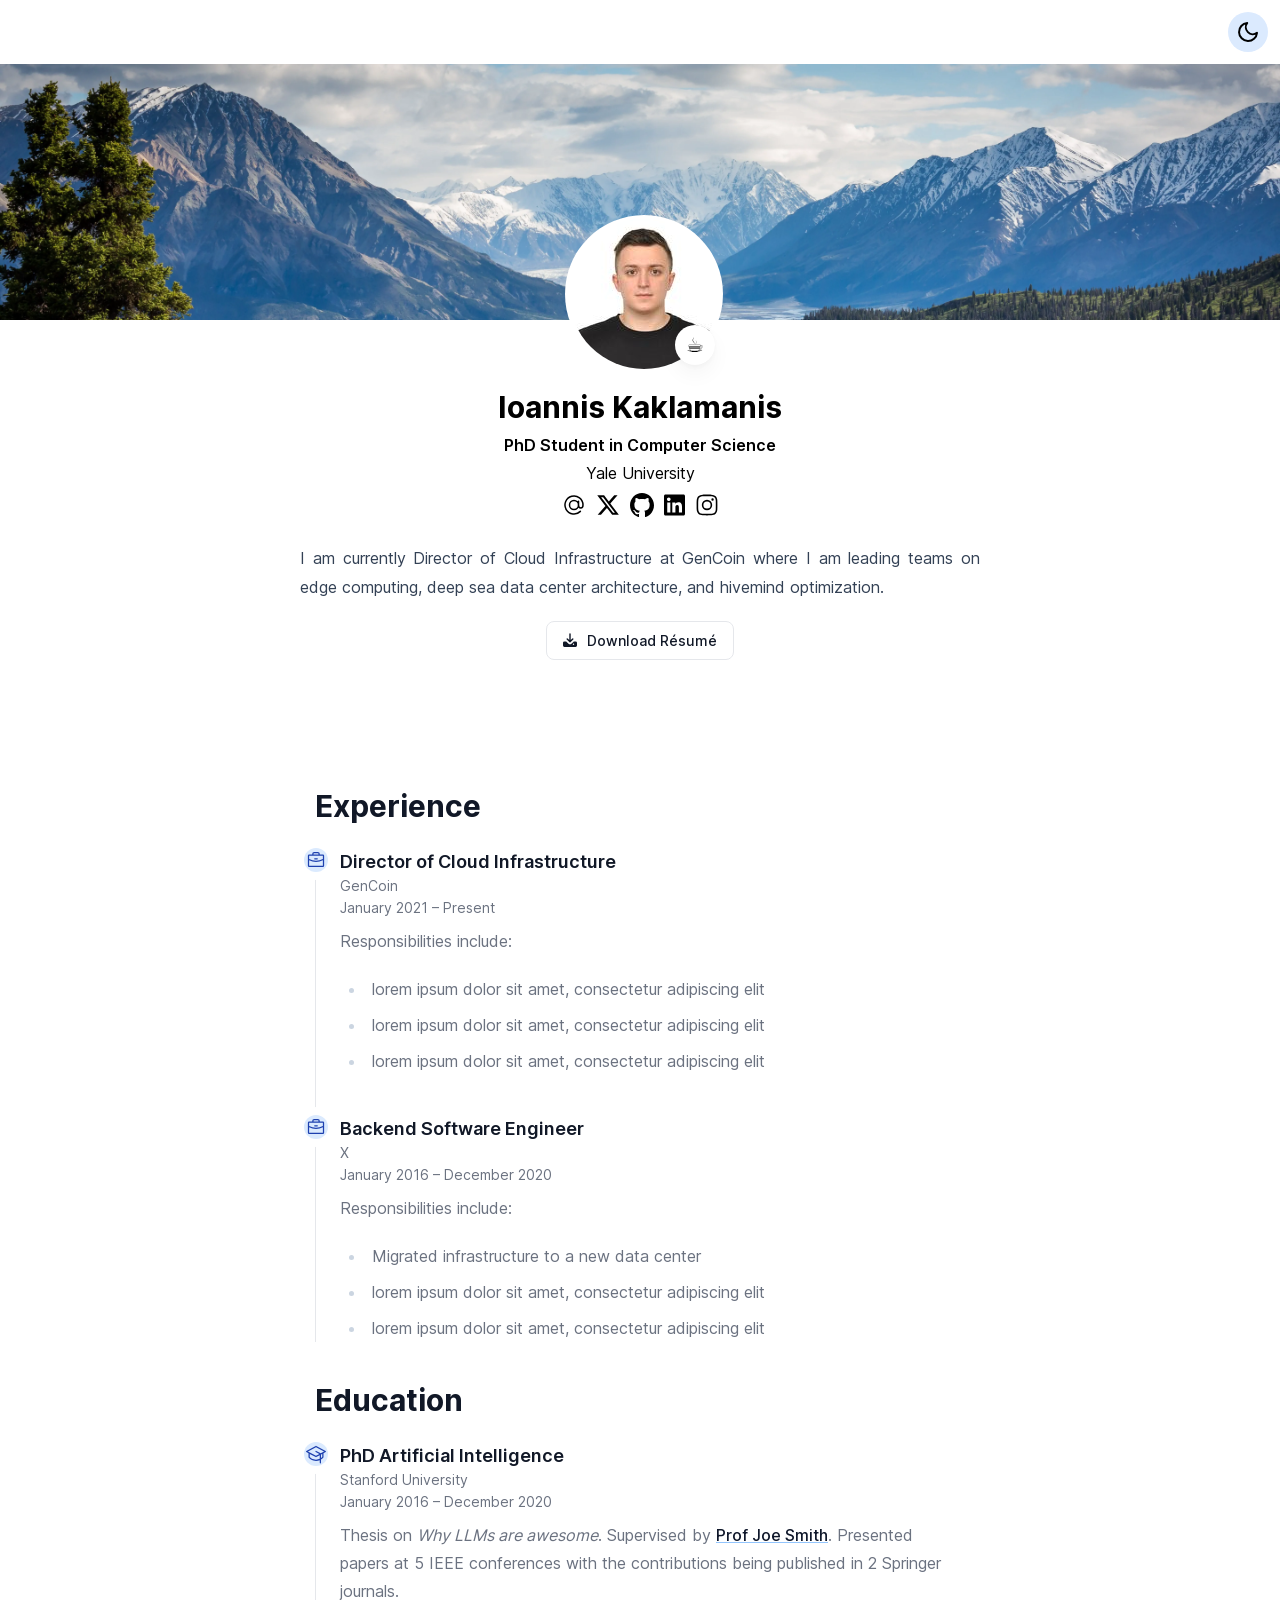
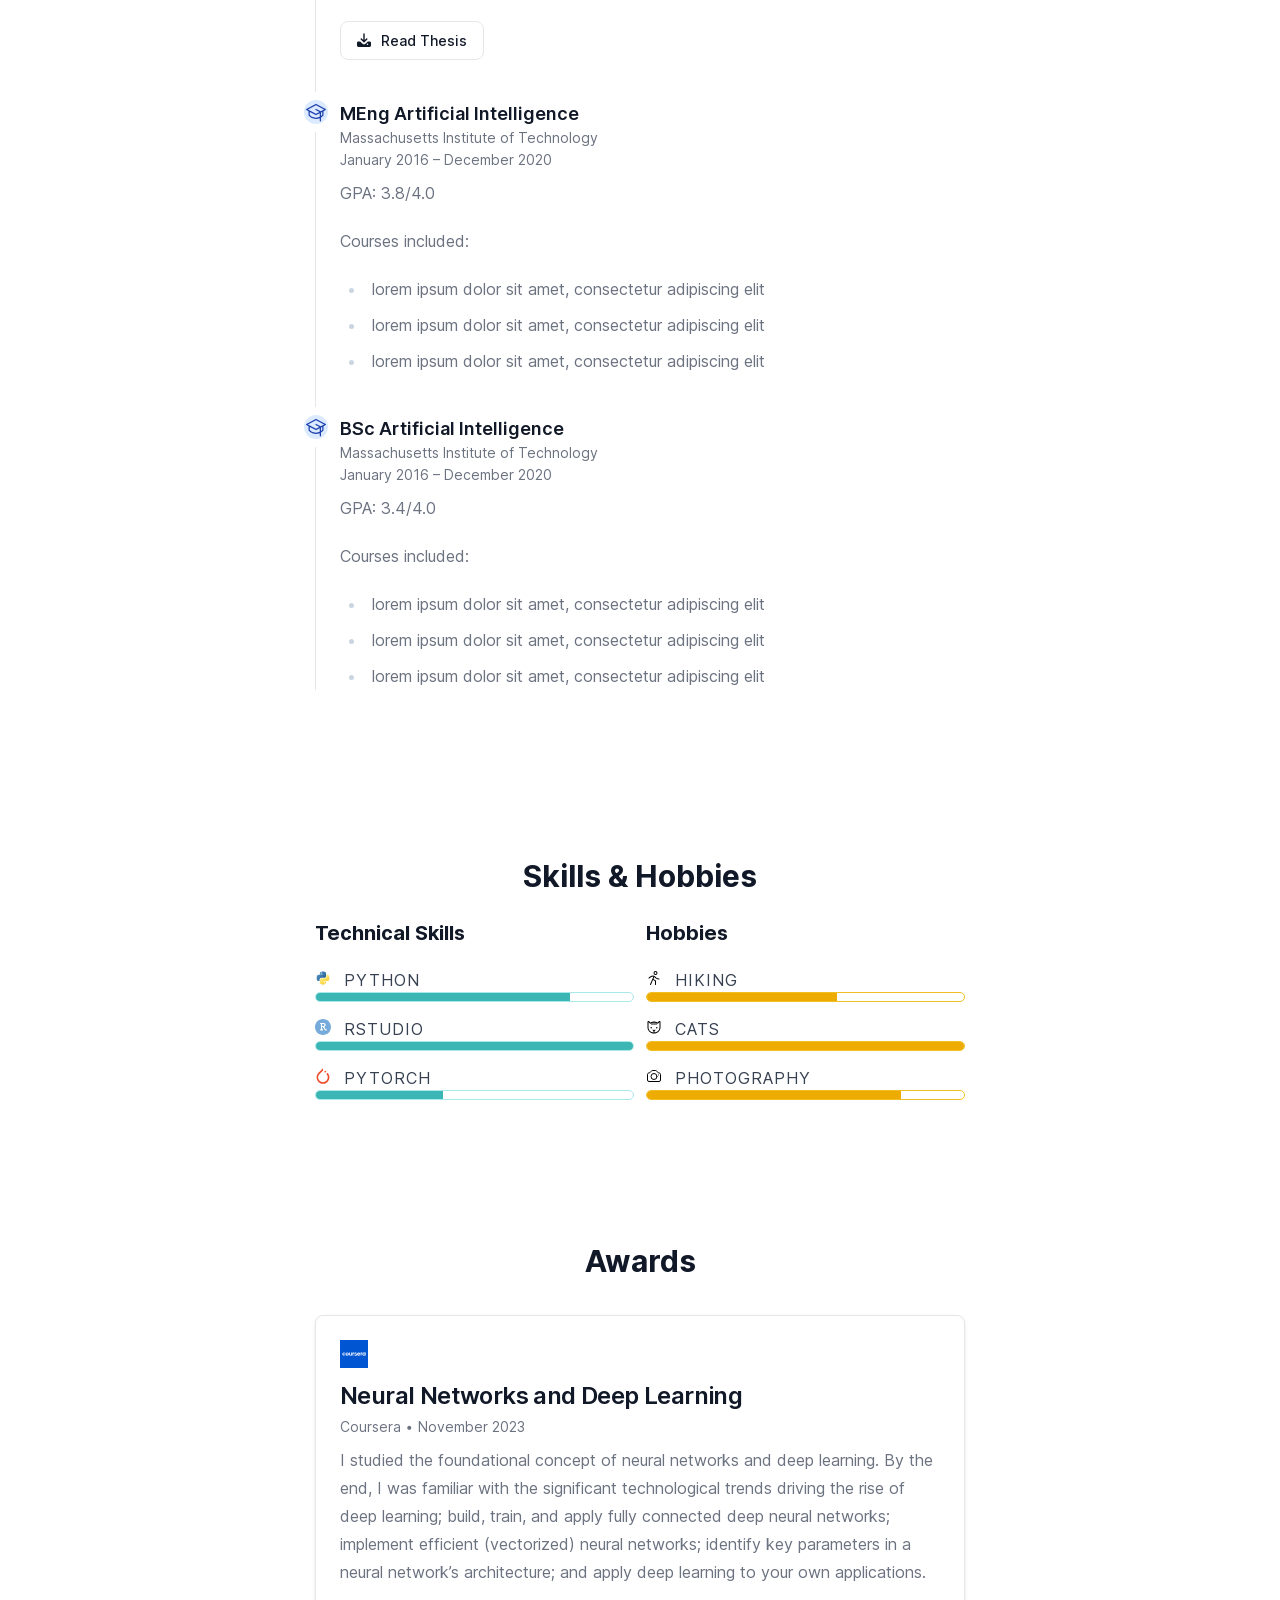
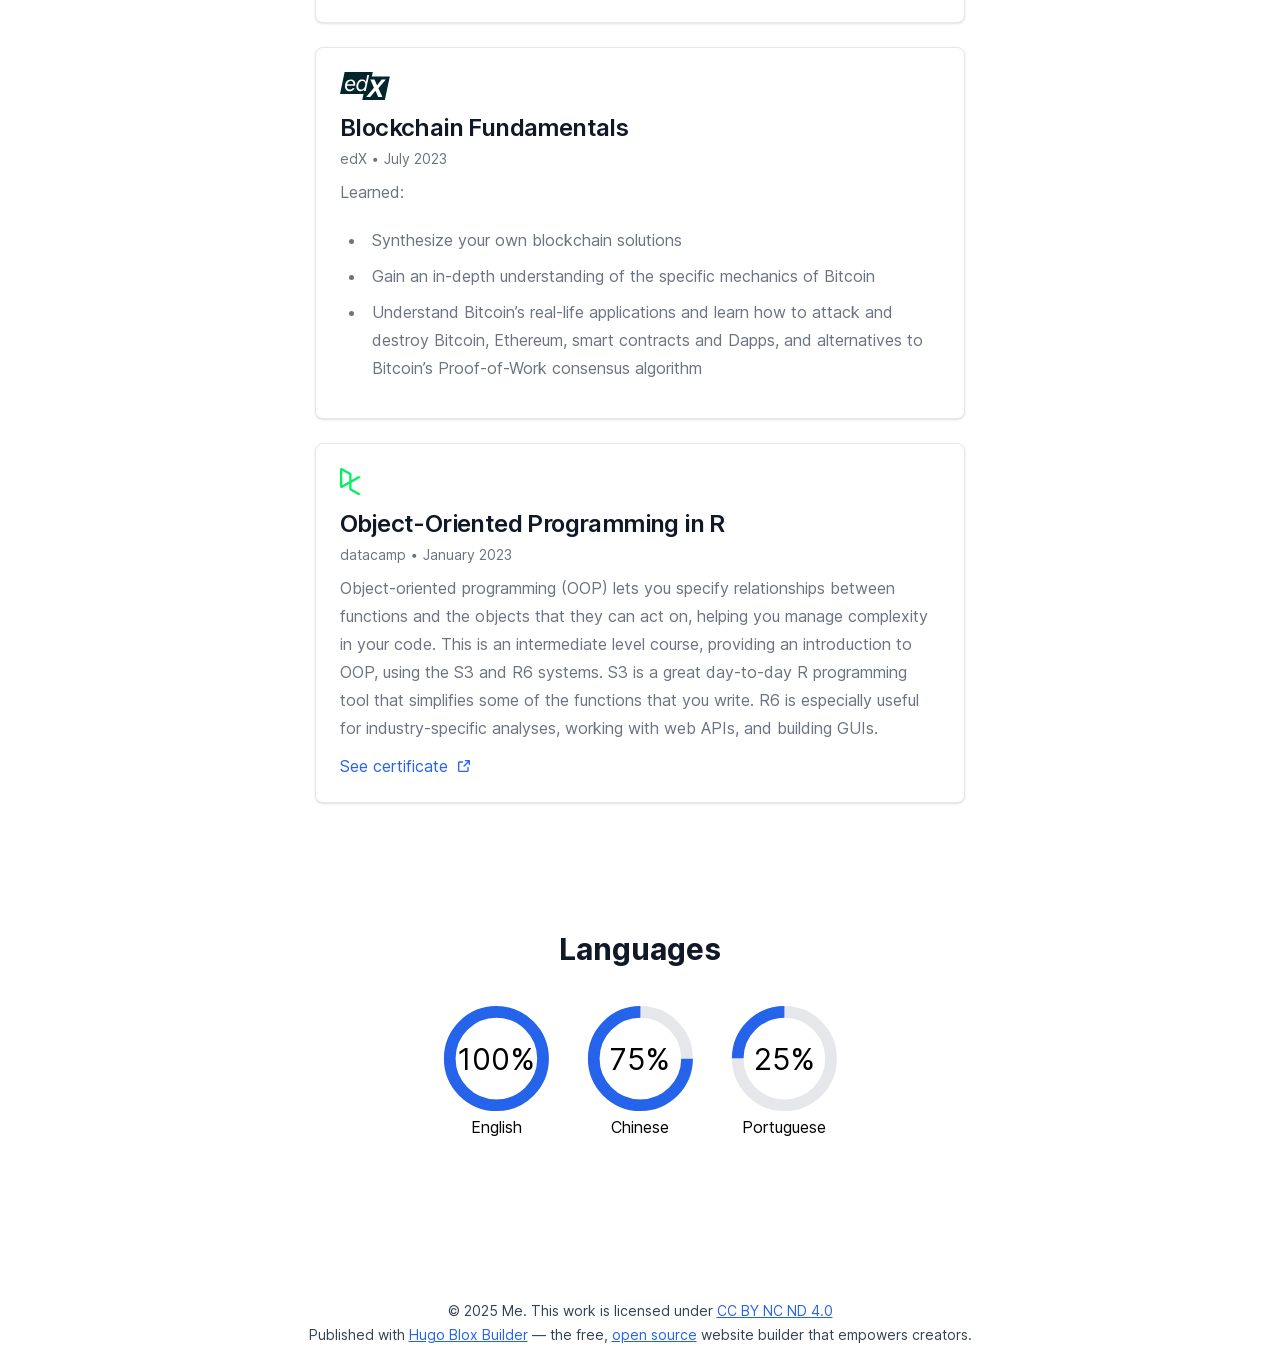
==== index.html @ 56efce3b "homepage" ====
<!doctype html>
<!-- This site was created with Hugo Blox. https://hugoblox.com -->
<!-- Last Published: May 7, 2025 --><html lang="en-us" dir="ltr"
      data-wc-theme-default="system">
  
<head><script src="/livereload.js?mindelay=10&amp;v=2&amp;port=1313&amp;path=livereload" data-no-instant defer></script>
  <meta charset="utf-8" />
  <meta name="viewport" content="width=device-width, initial-scale=1" />
  <meta http-equiv="X-UA-Compatible" content="IE=edge" />
  <meta name="generator" content="Hugo Blox Builder 0.3.1" />

  
  












  
  
  
  
  
    
    
    
  
  

  <meta name="author" content="Ioannis Kaklamanis" />

  
  
  
    
  
  <meta name="description" content="A highly-customizable Hugo résumé theme powered by Hugo Blox Builder." />

  
  <link rel="alternate" hreflang="en-us" href="http://localhost:1313/" />

  
  
  
  
    
    <link rel="stylesheet" href="/css/themes/blue.min.css" />
  

  
  
    
    <link href="/dist/wc.min.css" rel="stylesheet" />
  

  
  
  

  

  <script>
     
    window.hbb = {
       defaultTheme: document.documentElement.dataset.wcThemeDefault,
       setDarkTheme: () => {
        document.documentElement.classList.add("dark");
        document.documentElement.style.colorScheme = "dark";
      },
       setLightTheme: () => {
        document.documentElement.classList.remove("dark");
        document.documentElement.style.colorScheme = "light";
      }
    }

    console.debug(`Default Hugo Blox Builder theme is ${window.hbb.defaultTheme}`);

    if ("wc-color-theme" in localStorage) {
      localStorage.getItem("wc-color-theme") === "dark" ? window.hbb.setDarkTheme() : window.hbb.setLightTheme();
    } else {
      window.hbb.defaultTheme === "dark" ? window.hbb.setDarkTheme() : window.hbb.setLightTheme();
      if (window.hbb.defaultTheme === "system") {
        window.matchMedia("(prefers-color-scheme: dark)").matches ? window.hbb.setDarkTheme() : window.hbb.setLightTheme();
      }
    }
  </script>

  <script>
    
    document.addEventListener('DOMContentLoaded', function () {
      
      let checkboxes = document.querySelectorAll('li input[type=\'checkbox\'][disabled]');
      checkboxes.forEach(e => {
        e.parentElement.parentElement.classList.add('task-list');
      });

      
      const liNodes = document.querySelectorAll('.task-list li');
      liNodes.forEach(nodes => {
        let textNodes = Array.from(nodes.childNodes).filter(node => node.nodeType === 3 && node.textContent.trim().length > 1);
        if (textNodes.length > 0) {
          const span = document.createElement('label');
          textNodes[0].after(span);  
          span.appendChild(nodes.querySelector('input[type=\'checkbox\']'));
          span.appendChild(textNodes[0]);
        }
      });
    });
  </script>

  
  
  




































  
  
    <link rel="alternate" href="/index.xml" type="application/rss+xml" title="Résumé Hugo Theme" />
  

  
  <link rel="icon" type="image/png" href="/media/icon_hu_5cac115d14ed3d49.png" />
  <link rel="apple-touch-icon" type="image/png" href="/media/icon_hu_e7f327b39c12e7ca.png" />

  <link rel="canonical" href="http://localhost:1313/" />

  
  
  
  
  
  
  
  
    
    
  
  

  
  
    
    
  
  <meta property="twitter:card" content="summary" />
  
    <meta property="twitter:site" content="@GetResearchDev" />
    <meta property="twitter:creator" content="@GetResearchDev" />
  
  <meta property="og:site_name" content="Résumé Hugo Theme" />
  <meta property="og:url" content="http://localhost:1313/" />
  <meta property="og:title" content="Home | Résumé Hugo Theme" />
  <meta property="og:description" content="A highly-customizable Hugo résumé theme powered by Hugo Blox Builder." /><meta property="og:image" content="http://localhost:1313/media/icon_hu_645fa481986063ef.png" />
    <meta property="twitter:image" content="http://localhost:1313/media/icon_hu_645fa481986063ef.png" /><meta property="og:locale" content="en-us" />
  
    
      <meta property="og:updated_time" content="2023-10-24T00:00:00&#43;00:00" />
    
  

  

<script type="application/ld+json">
{
  "@context": "https://schema.org",
  "@type": "WebSite","url": "http://localhost:1313/"
}
</script>


  


  <title>Home | Résumé Hugo Theme</title>

  
  
  
  
  
    
    
  
  
  <style>
    @font-face {
      font-family: 'Inter var';
      font-style: normal;
      font-weight: 100 900;
      font-display: swap;
      src: url(/dist/font/Inter.var.woff2) format(woff2);
    }
  </style>

  

  
  


  
    
      
      
        
        
          
        
          
        
          
        
          
        
          
        
        
        
      
    
      
      
        
        
          
        
          
        
          
        
          
        
          
        
        
        
      
    
      
      
        
        
          
        
          
        
          
        
          
        
          
        
        
        
      
    
      
      
        
        
          
        
          
        
          
        
          
        
          
        
        
        
      
    
      
      
        
        
          
        
          
        
          
        
          
        
          
        
        
        
      
    
  
  
  



















  
  
  
  
  
  
  
  <script
    defer
    src="/js/hugo-blox-en.min.js"
    integrity=""
  ></script>

  
  











</head>

  <body class="dark:bg-hb-dark dark:text-white page-wrapper" id="top">
    <div id="page-bg"></div>
    <div class="page-header ">
      
      
      
        
        
        
          <div class="absolute right-0 top-0 m-3 bg-primary-100 dark:bg-primary-700 rounded-full p-2 z-10">
  <div class="h-[24px] w-[24px]">
    <button class="theme-toggle" accesskey="t" title="" aria-label="Display preferences">
      <svg id="moon" xmlns="http://www.w3.org/2000/svg" width="24" height="24" viewBox="0 0 24 24"
           fill="none" stroke="currentColor" stroke-width="2" stroke-linecap="round"
           stroke-linejoin="round" class="dark:hidden">
        <path d="M21 12.79A9 9 0 1 1 11.21 3 7 7 0 0 0 21 12.79z"></path>
      </svg>
      <svg id="sun" xmlns="http://www.w3.org/2000/svg" width="24" height="24" viewBox="0 0 24 24"
           fill="none" stroke="white" stroke-width="2" stroke-linecap="round"
           stroke-linejoin="round" class=" dark:block [&:not(dark)]:hidden">
        <circle cx="12" cy="12" r="5"></circle>
        <line x1="12" y1="1" x2="12" y2="3"></line>
        <line x1="12" y1="21" x2="12" y2="23"></line>
        <line x1="4.22" y1="4.22" x2="5.64" y2="5.64"></line>
        <line x1="18.36" y1="18.36" x2="19.78" y2="19.78"></line>
        <line x1="1" y1="12" x2="3" y2="12"></line>
        <line x1="21" y1="12" x2="23" y2="12"></line>
        <line x1="4.22" y1="19.78" x2="5.64" y2="18.36"></line>
        <line x1="18.36" y1="5.64" x2="19.78" y2="4.22"></line>
      </svg>
    </button>
  </div>
</div>

        
      
    </div>
    <div class="page-body ">
      

  
  
    








  

  

  

  

  






























  
    
    
    
  





























<section id="section-resume-biography" class="relative hbb-section blox-resume-biography  " style="padding: 4rem 0 4rem 0;" >
 <div class="home-section-bg " >
   
 </div>
  

  

    

















<div class="w-full bg-gray-200 dark:bg-gray-900 flex flex-wrap items-center justify-center">
    <div class="w-full bg-white rounded dark:bg-gray-800">
      <div class="h-2/4 sm:h-64 overflow-hidden w-full">
        <img class="w-full object-cover"
             src="/media/kalen-emsley-Bkci_8qcdvQ-unsplash_hu_74ce2e412ea778cc.webp"
             width="5760" height="1677"
             alt="" />
      </div>
    </div>
  </div>



<div id="profile" class="resume-biography flex justify-center items-center flex-col dark:text-white">
  

  <div class="avatar-wrapper -mt-[105px]">
    
    <img class="avatar rounded-full bg-white dark:bg-gray-800 p-1" src="/author/ioannis-kaklamanis/avatar_hu_2657382a2f9e26b1.jpg" alt="Ioannis Kaklamanis"
         width="150" height="150">
    <span class="avatar-emoji">☕️</span>
  </div>
  

  <div class="text-3xl font-bold mb-2 mt-6">Ioannis Kaklamanis</div>

  <h3 class="font-semibold mb-1">PhD Student in Computer Science</h3>

  
  <div class="mb-2">
    <a href="https://www.yale.edu/" target="_blank" rel="noopener">
    <div>Yale University</div>
    </a>
  </div>
  

  <ul class="network-icon dark:text-zinc-100">
    
    
    
    
      
    
    
    
    
    
      
      
    
    <li>
      <a href="/giannis.kaklamanis@yale.edu"  aria-label="at-symbol"
          data-toggle="tooltip" data-placement="top" title="E-mail Me">
        <svg style="height: 1.5rem;" xmlns="http://www.w3.org/2000/svg" viewBox="0 0 24 24"><path fill="none" stroke="currentColor" stroke-linecap="round" stroke-width="1.5" d="M16.5 12a4.5 4.5 0 1 1-9 0a4.5 4.5 0 0 1 9 0Zm0 0c0 1.657 1.007 3 2.25 3S21 13.657 21 12a9 9 0 1 0-2.636 6.364M16.5 12V8.25"/></svg>
      </a>
    </li>
    
    
    
    
      
    
    
    
    
    
      
    
    <li>
      <a href="https://twitter.com/GetResearchDev" target="_blank" rel="noopener" aria-label="brands/x"
         >
        <svg style="height: 1.5rem;" xmlns="http://www.w3.org/2000/svg" viewBox="0 0 512 512"><path fill="currentColor" d="M389.2 48h70.6L305.6 224.2 487 464H345L233.7 318.6 106.5 464H35.8L200.7 275.5 26.8 48H172.4L272.9 180.9 389.2 48zM364.4 421.8h39.1L151.1 88h-42L364.4 421.8z"/></svg>
      </a>
    </li>
    
    
    
    
      
    
    
    
    
    
      
    
    <li>
      <a href="https://github.com/gcushen" target="_blank" rel="noopener" aria-label="brands/github"
         >
        <svg style="height: 1.5rem;" fill="currentColor" viewBox="3 3 18 18"><path d="M12 3C7.0275 3 3 7.12937 3 12.2276C3 16.3109 5.57625 19.7597 9.15374 20.9824C9.60374 21.0631 9.77249 20.7863 9.77249 20.5441C9.77249 20.3249 9.76125 19.5982 9.76125 18.8254C7.5 19.2522 6.915 18.2602 6.735 17.7412C6.63375 17.4759 6.19499 16.6569 5.8125 16.4378C5.4975 16.2647 5.0475 15.838 5.80124 15.8264C6.51 15.8149 7.01625 16.4954 7.18499 16.7723C7.99499 18.1679 9.28875 17.7758 9.80625 17.5335C9.885 16.9337 10.1212 16.53 10.38 16.2993C8.3775 16.0687 6.285 15.2728 6.285 11.7432C6.285 10.7397 6.63375 9.9092 7.20749 9.26326C7.1175 9.03257 6.8025 8.08674 7.2975 6.81794C7.2975 6.81794 8.05125 6.57571 9.77249 7.76377C10.4925 7.55615 11.2575 7.45234 12.0225 7.45234C12.7875 7.45234 13.5525 7.55615 14.2725 7.76377C15.9937 6.56418 16.7475 6.81794 16.7475 6.81794C17.2424 8.08674 16.9275 9.03257 16.8375 9.26326C17.4113 9.9092 17.76 10.7281 17.76 11.7432C17.76 15.2843 15.6563 16.0687 13.6537 16.2993C13.98 16.5877 14.2613 17.1414 14.2613 18.0065C14.2613 19.2407 14.25 20.2326 14.25 20.5441C14.25 20.7863 14.4188 21.0746 14.8688 20.9824C16.6554 20.364 18.2079 19.1866 19.3078 17.6162C20.4077 16.0457 20.9995 14.1611 21 12.2276C21 7.12937 16.9725 3 12 3Z"></path></svg>
      </a>
    </li>
    
    
    
    
      
    
    
    
    
    
      
    
    <li>
      <a href="https://www.linkedin.com/" target="_blank" rel="noopener" aria-label="brands/linkedin"
         >
        <svg style="height: 1.5rem;" xmlns="http://www.w3.org/2000/svg" height="1em" viewBox="0 0 448 512"><path fill="currentColor" d="M416 32H31.9C14.3 32 0 46.5 0 64.3v383.4C0 465.5 14.3 480 31.9 480H416c17.6 0 32-14.5 32-32.3V64.3c0-17.8-14.4-32.3-32-32.3zM135.4 416H69V202.2h66.5V416zm-33.2-243c-21.3 0-38.5-17.3-38.5-38.5S80.9 96 102.2 96c21.2 0 38.5 17.3 38.5 38.5 0 21.3-17.2 38.5-38.5 38.5zm282.1 243h-66.4V312c0-24.8-.5-56.7-34.5-56.7-34.6 0-39.9 27-39.9 54.9V416h-66.4V202.2h63.7v29.2h.9c8.9-16.8 30.6-34.5 62.9-34.5 67.2 0 79.7 44.3 79.7 101.9V416z"/></svg>
      </a>
    </li>
    
    
    
    
      
    
    
    
    
    
      
    
    <li>
      <a href="https://www.instagram.com/" target="_blank" rel="noopener" aria-label="brands/instagram"
         >
        <svg style="height: 1.5rem;" xmlns="http://www.w3.org/2000/svg" viewBox="0 0 15 15"><path fill="currentColor" fill-rule="evenodd" d="M12.91 12.909c.326-.327.582-.72.749-1.151c.16-.414.27-.886.302-1.578c.032-.693.04-.915.04-2.68c0-1.765-.008-1.987-.04-2.68c-.032-.692-.142-1.164-.302-1.578a3.185 3.185 0 0 0-.75-1.151a3.187 3.187 0 0 0-1.151-.75c-.414-.16-.886-.27-1.578-.302C9.487 1.007 9.265 1 7.5 1c-1.765 0-1.987.007-2.68.04c-.692.03-1.164.14-1.578.301a3.2 3.2 0 0 0-1.151.75a3.2 3.2 0 0 0-.75 1.151c-.16.414-.27.886-.302 1.578C1.007 5.513 1 5.735 1 7.5c0 1.765.007 1.987.04 2.68c.03.692.14 1.164.301 1.578c.164.434.42.826.75 1.151c.325.33.718.586 1.151.75c.414.16.886.27 1.578.302c.693.031.915.039 2.68.039c1.765 0 1.987-.008 2.68-.04c.692-.03 1.164-.14 1.578-.301a3.323 3.323 0 0 0 1.151-.75ZM2 6.735v1.53c-.002.821-.002 1.034.02 1.5c.026.586.058 1.016.156 1.34c.094.312.199.63.543 1.012c.344.383.675.556 1.097.684c.423.127.954.154 1.415.175c.522.024.73.024 1.826.024H8.24c.842.001 1.054.002 1.526-.02c.585-.027 1.015-.059 1.34-.156c.311-.094.629-.2 1.011-.543c.383-.344.556-.676.684-1.098c.127-.422.155-.953.176-1.414C13 9.247 13 9.04 13 7.947v-.89c0-1.096 0-1.303-.023-1.826c-.021-.461-.049-.992-.176-1.414c-.127-.423-.3-.754-.684-1.098c-.383-.344-.7-.449-1.011-.543c-.325-.097-.755-.13-1.34-.156A27.29 27.29 0 0 0 8.24 2H7.057c-1.096 0-1.304 0-1.826.023c-.461.021-.992.049-1.415.176c-.422.128-.753.301-1.097.684c-.344.383-.45.7-.543 1.012c-.098.324-.13.754-.156 1.34c-.022.466-.022.679-.02 1.5ZM7.5 5.25a2.25 2.25 0 1 0 0 4.5a2.25 2.25 0 0 0 0-4.5ZM4.25 7.5a3.25 3.25 0 1 1 6.5 0a3.25 3.25 0 0 1-6.5 0Zm6.72-2.72a.75.75 0 1 0 0-1.5a.75.75 0 0 0 0 1.5Z" clip-rule="evenodd"/></svg>
      </a>
    </li>
    
  </ul>

  
  <div class="pt-2 d-flex justify-content-center prose prose-slate lg:prose-xl dark:prose-invert">
    <div class="bio-text" style="text-align: justify; font-size: 0.8em;">
      <p>I am currently Director of Cloud Infrastructure at GenCoin where I am leading teams on edge computing, deep sea data center architecture, and hivemind optimization.</p>

    </div>
  </div>
  

  
  <a href="uploads/resume.pdf" target="_blank" class="inline-flex items-center px-4 py-2 text-sm font-medium text-gray-900 bg-white border border-gray-200 rounded-lg hover:bg-gray-100 hover:text-primary-700 focus:z-10 focus:ring-4 focus:outline-none focus:ring-gray-200 focus:text-primary-700 dark:bg-gray-800 dark:text-gray-400 dark:border-gray-600 dark:hover:text-white dark:hover:bg-gray-700 dark:focus:ring-gray-700"><svg class="w-3.5 h-3.5 me-2.5" aria-hidden="true" xmlns="http://www.w3.org/2000/svg" fill="currentColor" viewBox="0 0 20 20">
    <path d="M14.707 7.793a1 1 0 0 0-1.414 0L11 10.086V1.5a1 1 0 0 0-2 0v8.586L6.707 7.793a1 1 0 1 0-1.414 1.414l4 4a1 1 0 0 0 1.416 0l4-4a1 1 0 0 0-.002-1.414Z"/>
    <path d="M18 12h-2.55l-2.975 2.975a3.5 3.5 0 0 1-4.95 0L4.55 12H2a2 2 0 0 0-2 2v4a2 2 0 0 0 2 2h16a2 2 0 0 0 2-2v-4a2 2 0 0 0-2-2Zm-3 5a1 1 0 1 1 0-2 1 1 0 0 1 0 2Z"/>
  </svg> Download Résumé</a>
  

</div>


  

  
</section>

  

  
  
    








  

  

  

  

  






























  
    
    
    
  





























<section id="section-resume-experience" class="relative hbb-section blox-resume-experience  " style="padding: 4rem 0 4rem 0;" >
 <div class="home-section-bg " >
   
 </div>
  

  

    















<div class="flex flex-col items-center max-w-prose mx-auto">





<div class="flex flex-col lg:gap-x-6 w-100 px-6 sm:px-0 ">


<div class="w-full">
  <h3 class="mb-6 text-3xl font-bold text-gray-900 dark:text-white">Experience</h3>
  <ol class="relative border-s border-gray-200 dark:border-gray-700">
    
    <li class="mb-10 ms-6">
        <span class="absolute flex items-center justify-center w-6 h-6 bg-primary-100 rounded-full -start-3 ring-8 ring-white dark:ring-gray-900 dark:bg-primary-900">
            <svg xmlns="http://www.w3.org/2000/svg" fill="currentColor" viewBox="0 0 256 256" class="w-5 h-5 text-primary-800 dark:text-primary-300"><path d="M216,56H176V48a24,24,0,0,0-24-24H104A24,24,0,0,0,80,48v8H40A16,16,0,0,0,24,72V200a16,16,0,0,0,16,16H216a16,16,0,0,0,16-16V72A16,16,0,0,0,216,56ZM96,48a8,8,0,0,1,8-8h48a8,8,0,0,1,8,8v8H96ZM216,72v41.61A184,184,0,0,1,128,136a184.07,184.07,0,0,1-88-22.38V72Zm0,128H40V131.64A200.19,200.19,0,0,0,128,152a200.25,200.25,0,0,0,88-20.37V200ZM104,112a8,8,0,0,1,8-8h32a8,8,0,0,1,0,16H112A8,8,0,0,1,104,112Z"></path></svg>
        </span>
      <h3 class="flex items-center mb-1 text-lg font-semibold text-gray-900 dark:text-white text-wrap">Director of Cloud Infrastructure
        
      </h3>
      <span class="block mb-2 text-sm font-normal leading-none text-gray-500 dark:text-gray-300">GenCoin</span>
      <time class="block mb-3 text-sm font-normal leading-none text-gray-500 dark:text-gray-300">
        
          January 2021 –
        
        
          Present
        
      </time>
      <div class="mb-4 text-base font-normal text-gray-500 dark:text-gray-300 text-wrap prose prose-slate dark:prose-invert"><p>Responsibilities include:</p>
<ul>
<li>lorem ipsum dolor sit amet, consectetur adipiscing elit</li>
<li>lorem ipsum dolor sit amet, consectetur adipiscing elit</li>
<li>lorem ipsum dolor sit amet, consectetur adipiscing elit</li>
</ul></div>

      

    </li>
    
    <li class="mb-10 ms-6">
        <span class="absolute flex items-center justify-center w-6 h-6 bg-primary-100 rounded-full -start-3 ring-8 ring-white dark:ring-gray-900 dark:bg-primary-900">
            <svg xmlns="http://www.w3.org/2000/svg" fill="currentColor" viewBox="0 0 256 256" class="w-5 h-5 text-primary-800 dark:text-primary-300"><path d="M216,56H176V48a24,24,0,0,0-24-24H104A24,24,0,0,0,80,48v8H40A16,16,0,0,0,24,72V200a16,16,0,0,0,16,16H216a16,16,0,0,0,16-16V72A16,16,0,0,0,216,56ZM96,48a8,8,0,0,1,8-8h48a8,8,0,0,1,8,8v8H96ZM216,72v41.61A184,184,0,0,1,128,136a184.07,184.07,0,0,1-88-22.38V72Zm0,128H40V131.64A200.19,200.19,0,0,0,128,152a200.25,200.25,0,0,0,88-20.37V200ZM104,112a8,8,0,0,1,8-8h32a8,8,0,0,1,0,16H112A8,8,0,0,1,104,112Z"></path></svg>
        </span>
      <h3 class="flex items-center mb-1 text-lg font-semibold text-gray-900 dark:text-white text-wrap">Backend Software Engineer
        
      </h3>
      <span class="block mb-2 text-sm font-normal leading-none text-gray-500 dark:text-gray-300">X</span>
      <time class="block mb-3 text-sm font-normal leading-none text-gray-500 dark:text-gray-300">
        
          January 2016 –
        
        
          December 2020
        
      </time>
      <div class="mb-4 text-base font-normal text-gray-500 dark:text-gray-300 text-wrap prose prose-slate dark:prose-invert"><p>Responsibilities include:</p>
<ul>
<li>Migrated infrastructure to a new data center</li>
<li>lorem ipsum dolor sit amet, consectetur adipiscing elit</li>
<li>lorem ipsum dolor sit amet, consectetur adipiscing elit</li>
</ul></div>

      

    </li>
    
  </ol>
</div>



<div class="w-full">
  <h3 class="mb-6 text-3xl font-bold text-gray-900 dark:text-white">Education</h3>
    <ol class="relative border-s border-gray-200 dark:border-gray-700">
      
      <li class="mb-10 ms-6">
        <span class="absolute flex items-center justify-center w-6 h-6 bg-primary-100 rounded-full -start-3 ring-8 ring-white dark:ring-gray-900 dark:bg-primary-900">
            <svg xmlns="http://www.w3.org/2000/svg" fill="currentColor" viewBox="0 0 256 256" class="w-5 h-5 text-primary-800 dark:text-primary-300"><path d="M251.76,88.94l-120-64a8,8,0,0,0-7.52,0l-120,64a8,8,0,0,0,0,14.12L32,117.87v48.42a15.91,15.91,0,0,0,4.06,10.65C49.16,191.53,78.51,216,128,216a130,130,0,0,0,48-8.76V240a8,8,0,0,0,16,0V199.51a115.63,115.63,0,0,0,27.94-22.57A15.91,15.91,0,0,0,224,166.29V117.87l27.76-14.81a8,8,0,0,0,0-14.12ZM128,200c-43.27,0-68.72-21.14-80-33.71V126.4l76.24,40.66a8,8,0,0,0,7.52,0L176,143.47v46.34C163.4,195.69,147.52,200,128,200Zm80-33.75a97.83,97.83,0,0,1-16,14.25V134.93l16-8.53ZM188,118.94l-.22-.13-56-29.87a8,8,0,0,0-7.52,14.12L171,128l-43,22.93L25,96,128,41.07,231,96Z"></path></svg>
            </svg>
        </span>
        <h3 class="flex items-center mb-1 text-lg font-semibold text-gray-900 dark:text-white">PhD Artificial Intelligence

        </h3>
        <span class="block mb-2 text-sm font-normal leading-none text-gray-500 dark:text-gray-300">Stanford University</span>
        <time class="block mb-3 text-sm font-normal leading-none text-gray-500 dark:text-gray-300">
          
            January 2016 –
          
          
            December 2020
          
        </time>
        <div class="mb-4 text-base font-normal text-gray-500 dark:text-gray-300 prose prose-slate dark:prose-invert">Thesis on <em>Why LLMs are awesome</em>. Supervised by <a href="https://example.com" target="_blank" rel="noopener">Prof Joe Smith</a>. Presented papers at 5 IEEE conferences with the contributions being published in 2 Springer journals.</div>

        
        <a href="https://example.com" target="_blank" rel="noopener" class="inline-flex items-center px-4 py-2 text-sm font-medium text-gray-900 bg-white border border-gray-200 rounded-lg hover:bg-gray-100 hover:text-primary-700 focus:z-10 focus:ring-4 focus:outline-none focus:ring-gray-200 focus:text-primary-700 dark:bg-gray-800 dark:text-gray-300 dark:border-gray-600 dark:hover:text-white dark:hover:bg-gray-700 dark:focus:ring-gray-700"><svg class="w-3.5 h-3.5 me-2.5" aria-hidden="true" xmlns="http://www.w3.org/2000/svg" fill="currentColor" viewBox="0 0 20 20">
          <path d="M14.707 7.793a1 1 0 0 0-1.414 0L11 10.086V1.5a1 1 0 0 0-2 0v8.586L6.707 7.793a1 1 0 1 0-1.414 1.414l4 4a1 1 0 0 0 1.416 0l4-4a1 1 0 0 0-.002-1.414Z"/>
          <path d="M18 12h-2.55l-2.975 2.975a3.5 3.5 0 0 1-4.95 0L4.55 12H2a2 2 0 0 0-2 2v4a2 2 0 0 0 2 2h16a2 2 0 0 0 2-2v-4a2 2 0 0 0-2-2Zm-3 5a1 1 0 1 1 0-2 1 1 0 0 1 0 2Z"/>
        </svg> Read Thesis</a>
        

      </li>
      
      <li class="mb-10 ms-6">
        <span class="absolute flex items-center justify-center w-6 h-6 bg-primary-100 rounded-full -start-3 ring-8 ring-white dark:ring-gray-900 dark:bg-primary-900">
            <svg xmlns="http://www.w3.org/2000/svg" fill="currentColor" viewBox="0 0 256 256" class="w-5 h-5 text-primary-800 dark:text-primary-300"><path d="M251.76,88.94l-120-64a8,8,0,0,0-7.52,0l-120,64a8,8,0,0,0,0,14.12L32,117.87v48.42a15.91,15.91,0,0,0,4.06,10.65C49.16,191.53,78.51,216,128,216a130,130,0,0,0,48-8.76V240a8,8,0,0,0,16,0V199.51a115.63,115.63,0,0,0,27.94-22.57A15.91,15.91,0,0,0,224,166.29V117.87l27.76-14.81a8,8,0,0,0,0-14.12ZM128,200c-43.27,0-68.72-21.14-80-33.71V126.4l76.24,40.66a8,8,0,0,0,7.52,0L176,143.47v46.34C163.4,195.69,147.52,200,128,200Zm80-33.75a97.83,97.83,0,0,1-16,14.25V134.93l16-8.53ZM188,118.94l-.22-.13-56-29.87a8,8,0,0,0-7.52,14.12L171,128l-43,22.93L25,96,128,41.07,231,96Z"></path></svg>
            </svg>
        </span>
        <h3 class="flex items-center mb-1 text-lg font-semibold text-gray-900 dark:text-white">MEng Artificial Intelligence

        </h3>
        <span class="block mb-2 text-sm font-normal leading-none text-gray-500 dark:text-gray-300">Massachusetts Institute of Technology</span>
        <time class="block mb-3 text-sm font-normal leading-none text-gray-500 dark:text-gray-300">
          
            January 2016 –
          
          
            December 2020
          
        </time>
        <div class="mb-4 text-base font-normal text-gray-500 dark:text-gray-300 prose prose-slate dark:prose-invert"><p>GPA: 3.8/4.0</p>
<p>Courses included:</p>
<ul>
<li>lorem ipsum dolor sit amet, consectetur adipiscing elit</li>
<li>lorem ipsum dolor sit amet, consectetur adipiscing elit</li>
<li>lorem ipsum dolor sit amet, consectetur adipiscing elit</li>
</ul>
</div>

        

      </li>
      
      <li class="mb-10 ms-6">
        <span class="absolute flex items-center justify-center w-6 h-6 bg-primary-100 rounded-full -start-3 ring-8 ring-white dark:ring-gray-900 dark:bg-primary-900">
            <svg xmlns="http://www.w3.org/2000/svg" fill="currentColor" viewBox="0 0 256 256" class="w-5 h-5 text-primary-800 dark:text-primary-300"><path d="M251.76,88.94l-120-64a8,8,0,0,0-7.52,0l-120,64a8,8,0,0,0,0,14.12L32,117.87v48.42a15.91,15.91,0,0,0,4.06,10.65C49.16,191.53,78.51,216,128,216a130,130,0,0,0,48-8.76V240a8,8,0,0,0,16,0V199.51a115.63,115.63,0,0,0,27.94-22.57A15.91,15.91,0,0,0,224,166.29V117.87l27.76-14.81a8,8,0,0,0,0-14.12ZM128,200c-43.27,0-68.72-21.14-80-33.71V126.4l76.24,40.66a8,8,0,0,0,7.52,0L176,143.47v46.34C163.4,195.69,147.52,200,128,200Zm80-33.75a97.83,97.83,0,0,1-16,14.25V134.93l16-8.53ZM188,118.94l-.22-.13-56-29.87a8,8,0,0,0-7.52,14.12L171,128l-43,22.93L25,96,128,41.07,231,96Z"></path></svg>
            </svg>
        </span>
        <h3 class="flex items-center mb-1 text-lg font-semibold text-gray-900 dark:text-white">BSc Artificial Intelligence

        </h3>
        <span class="block mb-2 text-sm font-normal leading-none text-gray-500 dark:text-gray-300">Massachusetts Institute of Technology</span>
        <time class="block mb-3 text-sm font-normal leading-none text-gray-500 dark:text-gray-300">
          
            January 2016 –
          
          
            December 2020
          
        </time>
        <div class="mb-4 text-base font-normal text-gray-500 dark:text-gray-300 prose prose-slate dark:prose-invert"><p>GPA: 3.4/4.0</p>
<p>Courses included:</p>
<ul>
<li>lorem ipsum dolor sit amet, consectetur adipiscing elit</li>
<li>lorem ipsum dolor sit amet, consectetur adipiscing elit</li>
<li>lorem ipsum dolor sit amet, consectetur adipiscing elit</li>
</ul>
</div>

        

      </li>
      
    </ol>
</div>


</div>

</div>


  

  
</section>

  

  
  
    








  

  

  

  

  






























  
    
    
    
  





























<section id="section-resume-skills" class="relative hbb-section blox-resume-skills  " style="padding: 4rem 0 4rem 0;" >
 <div class="home-section-bg " >
   
 </div>
  

  

    














<div class="flex flex-col items-center max-w-prose mx-auto gap-3 justify-center">

  <div class="mb-6 text-3xl font-bold text-gray-900 dark:text-white">
    Skills &amp; Hobbies
  </div>

  
</div>

<div class="flex flex-col lg:flex-row items-center max-w-prose mx-auto gap-3 px-6 md:px-0">

  
  
  
  <div class="w-full lg:w-1/2">
    <div class="mb-5 text-xl font-bold text-gray-900 dark:text-white">
      Technical Skills
      
    </div>
    
    
    
    
    
    

    <div class="skills-content">

      
      <span class="skills-icon inline-block">
        <svg style="height: 1em;" xmlns="http://www.w3.org/2000/svg" viewBox="0 0 128 128"><linearGradient id="deviconPython0" x1="70.252" x2="170.659" y1="1237.476" y2="1151.089" gradientTransform="matrix(.563 0 0 -.568 -29.215 707.817)" gradientUnits="userSpaceOnUse"><stop offset="0" stop-color="#5A9FD4"/><stop offset="1" stop-color="#306998"/></linearGradient><linearGradient id="deviconPython1" x1="209.474" x2="173.62" y1="1098.811" y2="1149.537" gradientTransform="matrix(.563 0 0 -.568 -29.215 707.817)" gradientUnits="userSpaceOnUse"><stop offset="0" stop-color="#FFD43B"/><stop offset="1" stop-color="#FFE873"/></linearGradient><path fill="url(#deviconPython0)" d="M63.391 1.988c-4.222.02-8.252.379-11.8 1.007c-10.45 1.846-12.346 5.71-12.346 12.837v9.411h24.693v3.137H29.977c-7.176 0-13.46 4.313-15.426 12.521c-2.268 9.405-2.368 15.275 0 25.096c1.755 7.311 5.947 12.519 13.124 12.519h8.491V67.234c0-8.151 7.051-15.34 15.426-15.34h24.665c6.866 0 12.346-5.654 12.346-12.548V15.833c0-6.693-5.646-11.72-12.346-12.837c-4.244-.706-8.645-1.027-12.866-1.008M50.037 9.557c2.55 0 4.634 2.117 4.634 4.721c0 2.593-2.083 4.69-4.634 4.69c-2.56 0-4.633-2.097-4.633-4.69c-.001-2.604 2.073-4.721 4.633-4.721" transform="translate(0 10.26)"/><path fill="url(#deviconPython1)" d="M91.682 28.38v10.966c0 8.5-7.208 15.655-15.426 15.655H51.591c-6.756 0-12.346 5.783-12.346 12.549v23.515c0 6.691 5.818 10.628 12.346 12.547c7.816 2.297 15.312 2.713 24.665 0c6.216-1.801 12.346-5.423 12.346-12.547v-9.412H63.938v-3.138h37.012c7.176 0 9.852-5.005 12.348-12.519c2.578-7.735 2.467-15.174 0-25.096c-1.774-7.145-5.161-12.521-12.348-12.521h-9.268zM77.809 87.927c2.561 0 4.634 2.097 4.634 4.692c0 2.602-2.074 4.719-4.634 4.719c-2.55 0-4.633-2.117-4.633-4.719c0-2.595 2.083-4.692 4.633-4.692" transform="translate(0 10.26)"/><radialGradient id="deviconPython2" cx="1825.678" cy="444.45" r="26.743" gradientTransform="matrix(0 -.24 -1.055 0 532.979 557.576)" gradientUnits="userSpaceOnUse"><stop offset="0" stop-color="#B8B8B8" stop-opacity=".498"/><stop offset="1" stop-color="#7F7F7F" stop-opacity="0"/></radialGradient><path fill="url(#deviconPython2)" d="M97.309 119.597c0 3.543-14.816 6.416-33.091 6.416c-18.276 0-33.092-2.873-33.092-6.416c0-3.544 14.815-6.417 33.092-6.417c18.275 0 33.091 2.872 33.091 6.417" opacity=".444"/></svg>
      </span>
      

      <span class="skills-name text-gray-700 dark:text-gray-300">
        Python
        
      </span>
      
      <div class="skills-wrapper" >
        <div class="skills-percent" style="width: 80%; "></div>
      </div>
      
    </div>
    
    
    
    
    
    

    <div class="skills-content">

      
      <span class="skills-icon inline-block">
        <svg style="height: 1em;" xmlns="http://www.w3.org/2000/svg" viewBox="0 0 128 128"><path fill="#75aadb" d="M71.4 38.8c-1.5-.6-3.9-1-6.9-1.1c-4.2-.1-9 .4-9.2.5v20c13.3.6 15.5-1.7 15.5-1.7c11.6-5.9 4.3-16.2.6-17.7"/><path fill="#75aadb" d="M64 0C28.6 0 0 28.6 0 64s28.6 64 64 64s64-28.6 64-64S99.3 0 64 0m28.6 89.8H82L64.4 63.5h-9V84h9v5.8H41.5v-5.7l7.6-.1l-.1-45.9c-.8-.2-7.5-.8-7.5-.8V32c1 1 7.9 1.2 7.9 1.2c1.6.1 3.9.2 5.2-.1c9.3-1.7 16.4-.4 16.4-.4c14 3.2 14.2 15.8 10.3 22.6c-3.5 5.8-10.3 7.2-10.3 7.2l14.4 21.8l7.2-.1z"/><path fill="#fff" stroke="#fff" stroke-width=".788" d="M41.595 87.073v-2.726l1.82-.141a59.125 59.125 0 0 1 3.752-.144h1.931V37.996l-.938-.127a151.34 151.34 0 0 0-3.752-.397l-2.813-.27v-2.51c0-2.332.027-2.495.39-2.3c1.583.847 10.7 1.07 15.83.388c4.202-.558 11.495-.425 14.035.257c5.483 1.472 9.11 4.646 10.824 9.473c.717 2.018.817 5.847.216 8.224c-.903 3.572-2.39 6.048-4.865 8.101c-1.482 1.23-4.847 3.03-6.145 3.29c-.397.079-.772.224-.832.321c-.06.098 3.123 5.072 7.075 11.054l7.184 10.876l3.633-.068l3.634-.068v5.56l-5.242-.008l-5.24-.007l-8.82-13.234l-8.817-13.234h-9.178v20.744h9.049V89.8H41.595zm25.158-29.162c3.476-.55 7.265-2.774 8.973-5.263c2.511-3.663 1.537-8.99-2.294-12.547c-1.357-1.26-2.205-1.63-4.794-2.1c-2.124-.386-8.66-.454-11.706-.122l-1.544.168l-.058 10.083l-.057 10.082l.72.106c1.366.2 8.67-.075 10.76-.407z"/></svg>
      </span>
      

      <span class="skills-name text-gray-700 dark:text-gray-300">
        RStudio
        
      </span>
      
      <div class="skills-wrapper" >
        <div class="skills-percent" style="width: 100%; "></div>
      </div>
      
    </div>
    
    
    
    
    
    

    <div class="skills-content">

      
      <span class="skills-icon inline-block">
        <svg style="height: 1em;" xmlns="http://www.w3.org/2000/svg" viewBox="0 0 128 128"><path fill="#EE4C2C" d="m100.1 38.3l-9.2 9.2c15.1 15.1 15.1 39.4 0 54.3c-15.1 15.1-39.4 15.1-54.3 0c-15.1-15.1-15.1-39.4 0-54.3l24-24l3.4-3.4V2L27.8 38.2C7.7 58.3 7.7 90.8 27.8 111s52.6 20.1 72.4 0c20.1-20.2 20.1-52.5-.1-72.7"/><circle cx="82.1" cy="29.4" r="6.7" fill="#EE4C2C" transform="rotate(-88.939 82.069 29.398)scale(.99997)"/></svg>
      </span>
      

      <span class="skills-name text-gray-700 dark:text-gray-300">
        PyTorch
        
      </span>
      
      <div class="skills-wrapper" >
        <div class="skills-percent" style="width: 40%; "></div>
      </div>
      
    </div>
    
  </div>

  
  
  <div class="w-full lg:w-1/2">
    <div class="mb-5 text-xl font-bold text-gray-900 dark:text-white">
      Hobbies
      
    </div>
    
    
    
    
    
    

    <div class="skills-content">

      
      <span class="skills-icon inline-block">
        <svg style="height: 1em;" xmlns="http://www.w3.org/2000/svg" fill="currentColor" viewBox="0 0 256 256"><path d="M152,80a32,32,0,1,0-32-32A32,32,0,0,0,152,80Zm0-48a16,16,0,1,1-16,16A16,16,0,0,1,152,32Zm64,112a8,8,0,0,1-8,8c-35.31,0-52.95-17.81-67.12-32.12-2.74-2.77-5.36-5.4-8-7.84l-13.43,30.88,37.2,26.57A8,8,0,0,1,160,176v56a8,8,0,0,1-16,0V180.12l-31.07-22.2L79.34,235.19A8,8,0,0,1,72,240a7.84,7.84,0,0,1-3.19-.67,8,8,0,0,1-4.15-10.52l54.08-124.37c-9.31-1.65-20.92,1.2-34.7,8.58a163.88,163.88,0,0,0-30.57,21.77,8,8,0,0,1-10.95-11.66c2.5-2.35,61.69-57.23,98.72-25.08,3.83,3.32,7.48,7,11,10.57C166.19,122.7,179.36,136,208,136A8,8,0,0,1,216,144Z"></path></svg>
      </span>
      

      <span class="skills-name text-gray-700 dark:text-gray-300">
        Hiking
        
      </span>
      
      <div class="skills-wrapper" style="border-color: #f0bf23">
        <div class="skills-percent" style="width: 60%; background-color: #eeac02"></div>
      </div>
      
    </div>
    
    
    
    
    
    

    <div class="skills-content">

      
      <span class="skills-icon inline-block">
        <svg style="height: 1em;" xmlns="http://www.w3.org/2000/svg" fill="currentColor" viewBox="0 0 256 256"><path d="M96,140a12,12,0,1,1-12-12A12,12,0,0,1,96,140Zm76-12a12,12,0,1,0,12,12A12,12,0,0,0,172,128Zm60-80v88c0,52.93-46.65,96-104,96S24,188.93,24,136V48A16,16,0,0,1,51.31,36.69c.14.14.26.27.38.41L69,57a111.22,111.22,0,0,1,118.1,0L204.31,37.1c.12-.14.24-.27.38-.41A16,16,0,0,1,232,48Zm-16,0-21.56,24.8A8,8,0,0,1,183.63,74,88.86,88.86,0,0,0,168,64.75V88a8,8,0,1,1-16,0V59.05a97.43,97.43,0,0,0-16-2.72V88a8,8,0,1,1-16,0V56.33a97.43,97.43,0,0,0-16,2.72V88a8,8,0,1,1-16,0V64.75A88.86,88.86,0,0,0,72.37,74a8,8,0,0,1-10.81-1.17L40,48v88c0,41.66,35.21,76,80,79.67V195.31l-13.66-13.66a8,8,0,0,1,11.32-11.31L128,180.68l10.34-10.34a8,8,0,0,1,11.32,11.31L136,195.31v20.36c44.79-3.69,80-38,80-79.67Z"></path></svg>
      </span>
      

      <span class="skills-name text-gray-700 dark:text-gray-300">
        Cats
        
      </span>
      
      <div class="skills-wrapper" style="border-color: #f0bf23">
        <div class="skills-percent" style="width: 100%; background-color: #eeac02"></div>
      </div>
      
    </div>
    
    
    
    
    
    

    <div class="skills-content">

      
      <span class="skills-icon inline-block">
        <svg style="height: 1em;" xmlns="http://www.w3.org/2000/svg" viewBox="0 0 24 24"><g fill="none" stroke="currentColor" stroke-linecap="round" stroke-linejoin="round" stroke-width="1.5"><path d="M6.827 6.175A2.31 2.31 0 0 1 5.186 7.23c-.38.054-.757.112-1.134.175C2.999 7.58 2.25 8.507 2.25 9.574V18a2.25 2.25 0 0 0 2.25 2.25h15A2.25 2.25 0 0 0 21.75 18V9.574c0-1.067-.75-1.994-1.802-2.169a47.865 47.865 0 0 0-1.134-.175a2.31 2.31 0 0 1-1.64-1.055l-.822-1.316a2.192 2.192 0 0 0-1.736-1.039a48.774 48.774 0 0 0-5.232 0a2.192 2.192 0 0 0-1.736 1.039z"/><path d="M16.5 12.75a4.5 4.5 0 1 1-9 0a4.5 4.5 0 0 1 9 0m2.25-2.25h.008v.008h-.008z"/></g></svg>
      </span>
      

      <span class="skills-name text-gray-700 dark:text-gray-300">
        Photography
        
      </span>
      
      <div class="skills-wrapper" style="border-color: #f0bf23">
        <div class="skills-percent" style="width: 80%; background-color: #eeac02"></div>
      </div>
      
    </div>
    
  </div>

</div>



  

  
</section>

  

  
  
    








  

  

  

  

  






























  
    
    
    
  





























<section id="section-resume-awards" class="relative hbb-section blox-resume-awards  " style="padding: 4rem 0 4rem 0;" >
 <div class="home-section-bg " >
   
 </div>
  

  

    













<div class="flex flex-col items-center max-w-prose mx-auto gap-3 justify-center">

  <div class="mb-6 text-3xl font-bold text-gray-900 dark:text-white">
    Awards
  </div>

  

<div class="w-full flex flex-col gap-6">


<div class="w-full p-6 bg-white border border-gray-200 rounded-lg shadow dark:bg-gray-800 dark:border-gray-700">
  
  <div class="w-7 h-7 text-gray-500 dark:text-gray-400 mb-3">
    <svg style="height: 100%;" fill="none" viewBox="0 0 600 600" xmlns="http://www.w3.org/2000/svg"><path d="m307.031 292.969h-14.062v14.062h14.062z" fill="#fff"/><path d="m600 0h-600v600h600z" fill="#fff"/><path d="m600 0h-600v600h600z" fill="#0056d2"/><g fill="#fff"><path d="m117.913 300.434c0-19.301 15.923-34.875 35.859-34.875 20.07 0 35.992 15.574 35.992 34.875 0 19.167-15.922 35.007-35.992 35.007-19.936 0-35.859-15.973-35.859-35.007zm54.725 0c0-9.583-8.43-18.104-18.866-18.104-10.303 0-18.598 8.521-18.598 18.104 0 9.717 8.429 18.236 18.598 18.236 10.436 0 18.866-8.519 18.866-18.236z"/><path d="m478.15 300.965c0-21.164 17.326-35.406 33.036-35.406 10.747 0 16.924 3.194 21.086 9.452l1.612-8.253h16.116v67.353h-16.116l-2.015-6.923c-4.701 5.059-10.61 8.253-20.546 8.253-15.713 0-33.173-13.577-33.173-34.476zm54.795-.133c0-10.247-8.463-18.502-18.936-18.502-10.341 0-18.668 8.388-18.668 18.771 0 9.316 8.461 17.702 18.668 17.702 10.607-.133 18.936-8.519 18.936-17.971z"/><path d="m458.833 274.982v-7.721h-17.101v66.211h17.101v-35.724c0-10.729 5.221-16.356 14.487-16.356.652 0 1.176 0 1.697.131l3.133-15.964c-8.875.131-15.272 3.14-19.317 9.423z"/><path d="m284.158 274.982v-7.721h-17.623l.135 66.211h17.625l-.137-35.724c0-10.729 5.382-16.356 14.801-16.356.672 0 1.209 0 1.75.131l3.228-15.964c-9.15.131-15.741 3.14-19.779 9.423z"/><path d="m196.654 307.776v-41.233h17.209v39.104c0 8.645 4.73 13.699 13.006 13.699 9.196 0 14.583-5.718 14.583-16.624v-36.179h17.209v67.3h-17.209v-7.845c-4.073 6.383-10.641 9.442-19.706 9.442-15.502.133-25.092-11.172-25.092-27.664z"/><path d="m365.945 300.369c0-18.867 13.621-34.942 34.985-34.809 19.893 0 33.913 15.942 33.913 34.541 0 1.861-.134 3.854-.401 5.582l-51.405-.133c2.004 8.104 8.678 13.816 18.693 13.949 6.141 0 12.685-2.259 16.69-7.308l11.885 9.567c-6.144 8.634-16.959 13.683-28.441 13.683-20.297-.265-35.919-15.411-35.919-35.072zm51.408-6.909c-.937-6.777-8.145-12.091-16.423-12.091-8.145 0-14.689 4.783-17.226 11.958z"/><path d="m303.937 319.559 15.522-8.073c2.542 5.558 7.76 8.734 14.984 8.734 6.691 0 9.234-2.118 9.234-5.029 0-10.721-36.93-4.234-36.93-28.853 0-13.631 12.043-20.779 26.894-20.779 11.239 0 21.274 4.897 26.76 14.163l-15.388 8.073c-2.272-4.5-6.555-7.015-12.041-7.015-5.352 0-7.894 1.854-7.894 4.897 0 10.456 36.93 3.837 36.93 28.853 0 12.97-10.704 20.911-27.966 20.911-14.717-.132-25.02-4.897-30.105-15.882z"/><path d="m50 300.074c0-19.161 15.7897-34.515 35.5599-34.515 12.7377 0 23.7511 6.301 30.1201 15.747l-14.861 8.532c-3.4503-4.724-8.8902-7.873-15.2591-7.873-10.2169 0-18.4434 8.398-18.4434 17.978 0 9.578 8.359 17.976 18.4434 17.976 6.6342 0 12.4724-3.411 15.6571-8.529l14.728 8.66c-6.236 9.843-17.5148 16.406-30.3851 16.406-19.7702.131-35.5599-15.616-35.5599-34.382z"/></g></svg>

  </div>
  
  <a href=https://www.coursera.org/learn/neural-networks-deep-learning target="_blank" rel="noopener">
    <h5 class="mb-2 text-2xl font-semibold tracking-tight text-gray-900 dark:text-white">Neural Networks and Deep Learning</h5>
  </a>

  <div class="block mb-3 text-sm font-normal leading-none text-gray-500 dark:text-gray-300">
    Coursera &#8729;
    
      November 2023
    
  </div>

  
  <div class="mb-3 font-normal text-gray-500 dark:text-gray-400 prose">I studied the foundational concept of neural networks and deep learning. By the end, I was familiar with the significant technological trends driving the rise of deep learning; build, train, and apply fully connected deep neural networks; implement efficient (vectorized) neural networks; identify key parameters in a neural network’s architecture; and apply deep learning to your own applications.</div>
  

  
</div>
  
<div class="w-full p-6 bg-white border border-gray-200 rounded-lg shadow dark:bg-gray-800 dark:border-gray-700">
  
  <div class="w-7 h-7 text-gray-500 dark:text-gray-400 mb-3">
    <?xml version="1.0" encoding="utf-8"?>
<!-- Generator: Adobe Illustrator 24.1.2, SVG Export Plug-In . SVG Version: 6.00 Build 0)  -->
<svg style="height: 100%;" version="1.1" id="Layer_1" xmlns="http://www.w3.org/2000/svg" xmlns:xlink="http://www.w3.org/1999/xlink" x="0px" y="0px"
	 viewBox="0 0 552.88 310.72" style="enable-background:new 0 0 552.88 310.72;" xml:space="preserve">
<style type="text/css">
	.st0{fill:#02262B;}
	.st1{fill:#FFFFFF;}
</style>
<polygon class="st0" points="353.43,50.96 364.08,0 51.3,0 0,245.01 261.52,245.01 247.12,310.72 497.63,310.72 552.88,50.96 "/>
<path class="st1" d="M106.6,213.73c-7.09,0-13.79-1.16-20.09-3.49c-6.3-2.32-11.8-5.75-16.49-10.28
	c-4.69-4.53-8.39-10.1-11.11-16.72c-2.72-6.62-4.08-14.22-4.08-22.81c0-11.74,1.63-22.44,4.9-32.09
	c3.27-9.65,7.82-17.92,13.65-24.82c5.83-6.89,12.82-12.23,20.98-16.01c8.15-3.78,17.08-5.67,26.77-5.67
	c6.54,0,12.74,1.14,18.62,3.43c5.87,2.29,11.01,5.61,15.42,9.99c4.41,4.37,7.92,9.75,10.52,16.13c2.6,6.38,3.9,13.71,3.9,21.98
	c0,1.26-0.04,2.74-0.12,4.43c-0.08,1.7-0.2,3.43-0.36,5.2c-0.16,1.77-0.32,3.51-0.47,5.2c-0.16,1.69-0.35,3.13-0.59,4.31H76.22
	c-0.08,1.11-0.14,2.17-0.18,3.19c-0.04,1.03-0.06,2.09-0.06,3.19c0,6.54,0.95,12.11,2.84,16.72c1.89,4.61,4.35,8.37,7.39,11.29
	c3.03,2.92,6.44,5.02,10.22,6.32c3.78,1.3,7.6,1.95,11.46,1.95c8.43,0,15.21-1.46,20.33-4.37c5.12-2.91,9.02-6.85,11.7-11.82h21.63
	c-1.34,4.89-3.55,9.46-6.62,13.71c-3.07,4.25-6.95,7.94-11.64,11.05c-4.69,3.11-10.13,5.56-16.31,7.33
	C120.8,212.84,114,213.73,106.6,213.73z M148.08,136.08c0.08-0.39,0.14-1.12,0.18-2.19c0.04-1.06,0.06-2.11,0.06-3.13
	c0-4.18-0.61-8.14-1.83-11.88c-1.22-3.74-3.05-7.03-5.5-9.87c-2.44-2.84-5.48-5.08-9.1-6.74c-3.63-1.65-7.84-2.48-12.65-2.48
	c-4.89,0-9.46,0.87-13.71,2.6c-4.26,1.73-8.12,4.2-11.58,7.39c-3.47,3.19-6.46,7.01-8.98,11.46c-2.52,4.45-4.53,9.4-6.03,14.83
	H148.08z"/>
<path class="st1" d="M227.58,213.73c-6.38,0-12.37-1.2-17.97-3.61c-5.6-2.4-10.5-5.85-14.71-10.34c-4.22-4.49-7.55-9.93-9.99-16.31
	c-2.44-6.38-3.66-13.51-3.66-21.39c0-7.64,0.77-14.95,2.3-21.92s3.72-13.43,6.56-19.38c2.84-5.95,6.24-11.33,10.22-16.13
	c3.98-4.81,8.39-8.9,13.24-12.29c4.85-3.39,10.08-5.99,15.72-7.8c5.63-1.81,11.52-2.72,17.67-2.72c4.57,0,8.92,0.63,13.06,1.89
	c4.14,1.26,7.88,3.01,11.23,5.26c3.35,2.25,6.22,4.96,8.63,8.15c2.4,3.19,4.16,6.68,5.26,10.46h1.89l15.72-74.11h20.68l-37.82,178
	h-19.62l3.66-17.37h-1.89c-4.65,6.07-10.48,10.85-17.49,14.36C243.26,211.97,235.69,213.73,227.58,213.73z M234.08,195.41
	c6.62,0,12.74-1.55,18.38-4.67c5.63-3.11,10.54-7.37,14.71-12.76c4.18-5.4,7.45-11.74,9.81-19.03c2.36-7.29,3.55-15.15,3.55-23.58
	c0-5.44-0.75-10.32-2.25-14.66c-1.5-4.33-3.63-8.02-6.38-11.05c-2.76-3.03-6.11-5.38-10.05-7.03c-3.94-1.66-8.39-2.48-13.36-2.48
	c-6.54,0-12.61,1.46-18.2,4.37c-5.6,2.92-10.44,6.97-14.54,12.17c-4.1,5.2-7.33,11.41-9.69,18.61s-3.55,15.11-3.55,23.7
	c0,5.36,0.77,10.28,2.31,14.77c1.54,4.49,3.68,8.33,6.44,11.52c2.76,3.19,6.07,5.67,9.93,7.45
	C225.05,194.52,229.35,195.41,234.08,195.41z"/>
<g>
	<polygon class="st1" points="508.94,84.45 462.81,84.45 412.49,146.75 410.01,146.75 383.4,84.45 336.74,84.45 376.74,174.94
		290.39,277.23 335.9,277.23 391.32,211.52 395.06,211.52 425,277.23 470.79,277.23 426.51,179.47 	"/>
</g>
</svg>

  </div>
  
  <a href=https://www.edx.org/professional-certificate/uc-berkeleyx-blockchain-fundamentals target="_blank" rel="noopener">
    <h5 class="mb-2 text-2xl font-semibold tracking-tight text-gray-900 dark:text-white">Blockchain Fundamentals</h5>
  </a>

  <div class="block mb-3 text-sm font-normal leading-none text-gray-500 dark:text-gray-300">
    edX &#8729;
    
      July 2023
    
  </div>

  
  <div class="mb-3 font-normal text-gray-500 dark:text-gray-400 prose"><p>Learned:</p>
<ul>
<li>Synthesize your own blockchain solutions</li>
<li>Gain an in-depth understanding of the specific mechanics of Bitcoin</li>
<li>Understand Bitcoin’s real-life applications and learn how to attack and destroy Bitcoin, Ethereum, smart contracts and Dapps, and alternatives to Bitcoin’s Proof-of-Work consensus algorithm</li>
</ul></div>
  

  
</div>
  
<div class="w-full p-6 bg-white border border-gray-200 rounded-lg shadow dark:bg-gray-800 dark:border-gray-700">
  
  <div class="w-7 h-7 text-gray-500 dark:text-gray-400 mb-3">
    <svg style="height: 100%;" version="1.1" xmlns="http://www.w3.org/2000/svg" viewBox="0 0 26 34"><path d="M14.001 25.028v-7.224l11.393-6.498-2.77-1.588-8.623 4.918V7.391c0-.491-.265-.95-.69-1.194L2.938.245a1.974 1.974 0 00-2.006.06A1.98 1.98 0 000 1.992v20.375c0 .69.35 1.321.934 1.687a1.973 1.973 0 002.002.061l8.317-4.743v6.457c0 .494.266.952.695 1.196l10.658 6.067 2.771-1.589-11.376-6.475zm-2.748-16.84v8.016l-8.504 4.85V3.31l8.504 4.88z" fill="#03EF62" fill-rule="evenodd"></path></svg>

  </div>
  
  <a href=https://www.datacamp.com/courses/object-oriented-programming-with-s3-and-r6-in-r target="_blank" rel="noopener">
    <h5 class="mb-2 text-2xl font-semibold tracking-tight text-gray-900 dark:text-white">Object-Oriented Programming in R</h5>
  </a>

  <div class="block mb-3 text-sm font-normal leading-none text-gray-500 dark:text-gray-300">
    datacamp &#8729;
    
      January 2023
    
  </div>

  
  <div class="mb-3 font-normal text-gray-500 dark:text-gray-400 prose">Object-oriented programming (OOP) lets you specify relationships between functions and the objects that they can act on, helping you manage complexity in your code. This is an intermediate level course, providing an introduction to OOP, using the S3 and R6 systems. S3 is a great day-to-day R programming tool that simplifies some of the functions that you write. R6 is especially useful for industry-specific analyses, working with web APIs, and building GUIs.</div>
  

  
  <a href="https://www.datacamp.com" target="_blank" rel="noopener" class="inline-flex items-center text-primary-600 dark:text-primary-300 hover:underline">
    See certificate
    <svg class="w-3 h-3 ms-2.5 rtl:rotate-[270deg]" aria-hidden="true" xmlns="http://www.w3.org/2000/svg" fill="none" viewBox="0 0 18 18">
      <path stroke="currentColor" stroke-linecap="round" stroke-linejoin="round" stroke-width="2" d="M15 11v4.833A1.166 1.166 0 0 1 13.833 17H2.167A1.167 1.167 0 0 1 1 15.833V4.167A1.166 1.166 0 0 1 2.167 3h4.618m4.447-2H17v5.768M9.111 8.889l7.778-7.778"/>
    </svg>
  </a>
  
</div>
  
  
</div>
</div>


  

  
</section>

  

  
  
    








  

  

  

  

  






























  
    
    
    
  





























<section id="section-resume-languages" class="relative hbb-section blox-resume-languages  " style="padding: 4rem 0 4rem 0;" >
 <div class="home-section-bg " >
   
 </div>
  

  

    













<div class="flex flex-col items-center max-w-prose mx-auto gap-3 justify-center">

  <div class="mb-6 text-3xl font-bold text-gray-900 dark:text-white">
    Languages
  </div>

  

  <div class="flex items-center flex-col lg:flex-row gap-x-8">
    
    <div class="flex flex-col items-center">
      <div class="flex items-center justify-center w-28 h-28">
        <svg class="transform -rotate-90" viewBox="0 0 288 288">
          <circle cx="145" cy="145" r="120" stroke="currentColor" stroke-width="30" fill="transparent"
                  class="text-gray-200 dark:text-gray-700" />
          <circle cx="145" cy="145" r="120" stroke="currentColor" stroke-width="30" fill="transparent"
                  class="text-primary-600 dark:text-primary-300"
                  style="stroke-dasharray: calc(2 * 22 / 7 * 120); stroke-dashoffset: calc(((2 * 22 / 7 * 120) * 100/100) - (2 * 22 / 7 * 120))" />
        </svg>
        <span class="absolute text-3xl">100%</span>
      </div>
      <span class="text-1xl">English</span>
    </div>
    
    <div class="flex flex-col items-center">
      <div class="flex items-center justify-center w-28 h-28">
        <svg class="transform -rotate-90" viewBox="0 0 288 288">
          <circle cx="145" cy="145" r="120" stroke="currentColor" stroke-width="30" fill="transparent"
                  class="text-gray-200 dark:text-gray-700" />
          <circle cx="145" cy="145" r="120" stroke="currentColor" stroke-width="30" fill="transparent"
                  class="text-primary-600 dark:text-primary-300"
                  style="stroke-dasharray: calc(2 * 22 / 7 * 120); stroke-dashoffset: calc(((2 * 22 / 7 * 120) * 75/100) - (2 * 22 / 7 * 120))" />
        </svg>
        <span class="absolute text-3xl">75%</span>
      </div>
      <span class="text-1xl">Chinese</span>
    </div>
    
    <div class="flex flex-col items-center">
      <div class="flex items-center justify-center w-28 h-28">
        <svg class="transform -rotate-90" viewBox="0 0 288 288">
          <circle cx="145" cy="145" r="120" stroke="currentColor" stroke-width="30" fill="transparent"
                  class="text-gray-200 dark:text-gray-700" />
          <circle cx="145" cy="145" r="120" stroke="currentColor" stroke-width="30" fill="transparent"
                  class="text-primary-600 dark:text-primary-300"
                  style="stroke-dasharray: calc(2 * 22 / 7 * 120); stroke-dashoffset: calc(((2 * 22 / 7 * 120) * 25/100) - (2 * 22 / 7 * 120))" />
        </svg>
        <span class="absolute text-3xl">25%</span>
      </div>
      <span class="text-1xl">Portuguese</span>
    </div>
    
  </div>

</div>


  

  
</section>

  


    </div>
    <div class="page-footer">
      <footer class="container mx-auto flex flex-col justify-items-center text-sm leading-6 mt-24 mb-4 text-slate-700 dark:text-slate-200">

  












  
  
  
  
  














  
  
  

  
  
    
  
  
    
  

  

  
  <p class="powered-by text-center">
    © 2025 Me. This work is licensed under <a href="https://creativecommons.org/licenses/by-nc-nd/4.0" rel="noopener noreferrer" target="_blank">CC BY NC ND 4.0</a>
  </p>
  

  <p class="powered-by footer-license-icons">
    <a href="https://creativecommons.org/licenses/by-nc-nd/4.0" rel="noopener noreferrer" target="_blank" aria-label="Creative Commons">
      <i class="fab fa-creative-commons fa-2x" aria-hidden="true"></i>
      <i class="fab fa-creative-commons-by fa-2x" aria-hidden="true"></i>
      
        <i class="fab fa-creative-commons-nc fa-2x" aria-hidden="true"></i>
      
      
        <i class="fab fa-creative-commons-nd fa-2x" aria-hidden="true"></i>
      
    </a>
  </p>





  <p class="powered-by text-center">
    
    
    
      
      
      
      
      
      
      Published with <a href="https://hugoblox.com/?utm_campaign=poweredby" target="_blank" rel="noopener">Hugo Blox Builder</a> — the free, <a href="https://github.com/HugoBlox/hugo-blox-builder" target="_blank" rel="noopener">open source</a> website builder that empowers creators.
    
  </p>

</footer>

    </div>

    
    











  </body>
</html>
---- css/themes/blue.min.css ----
:root{--color-primary-50:239 246 255;--color-primary-100:219 234 254;--color-primary-200:191 219 254;--color-primary-300:147 197 253;--color-primary-400:96 165 250;--color-primary-500:59 130 246;--color-primary-600:37 99 235;--color-primary-700:29 78 216;--color-primary-800:30 64 175;--color-primary-900:30 58 138;--color-primary-950:23 37 84;--color-secondary-50:236 254 255;--color-secondary-100:207 250 254;--color-secondary-200:165 243 252;--color-secondary-300:103 232 249;--color-secondary-400:34 211 238;--color-secondary-500:6 182 212;--color-secondary-600:8 145 178;--color-secondary-700:14 116 144;--color-secondary-800:21 94 117;--color-secondary-900:22 78 99;--color-secondary-950:8 51 68}
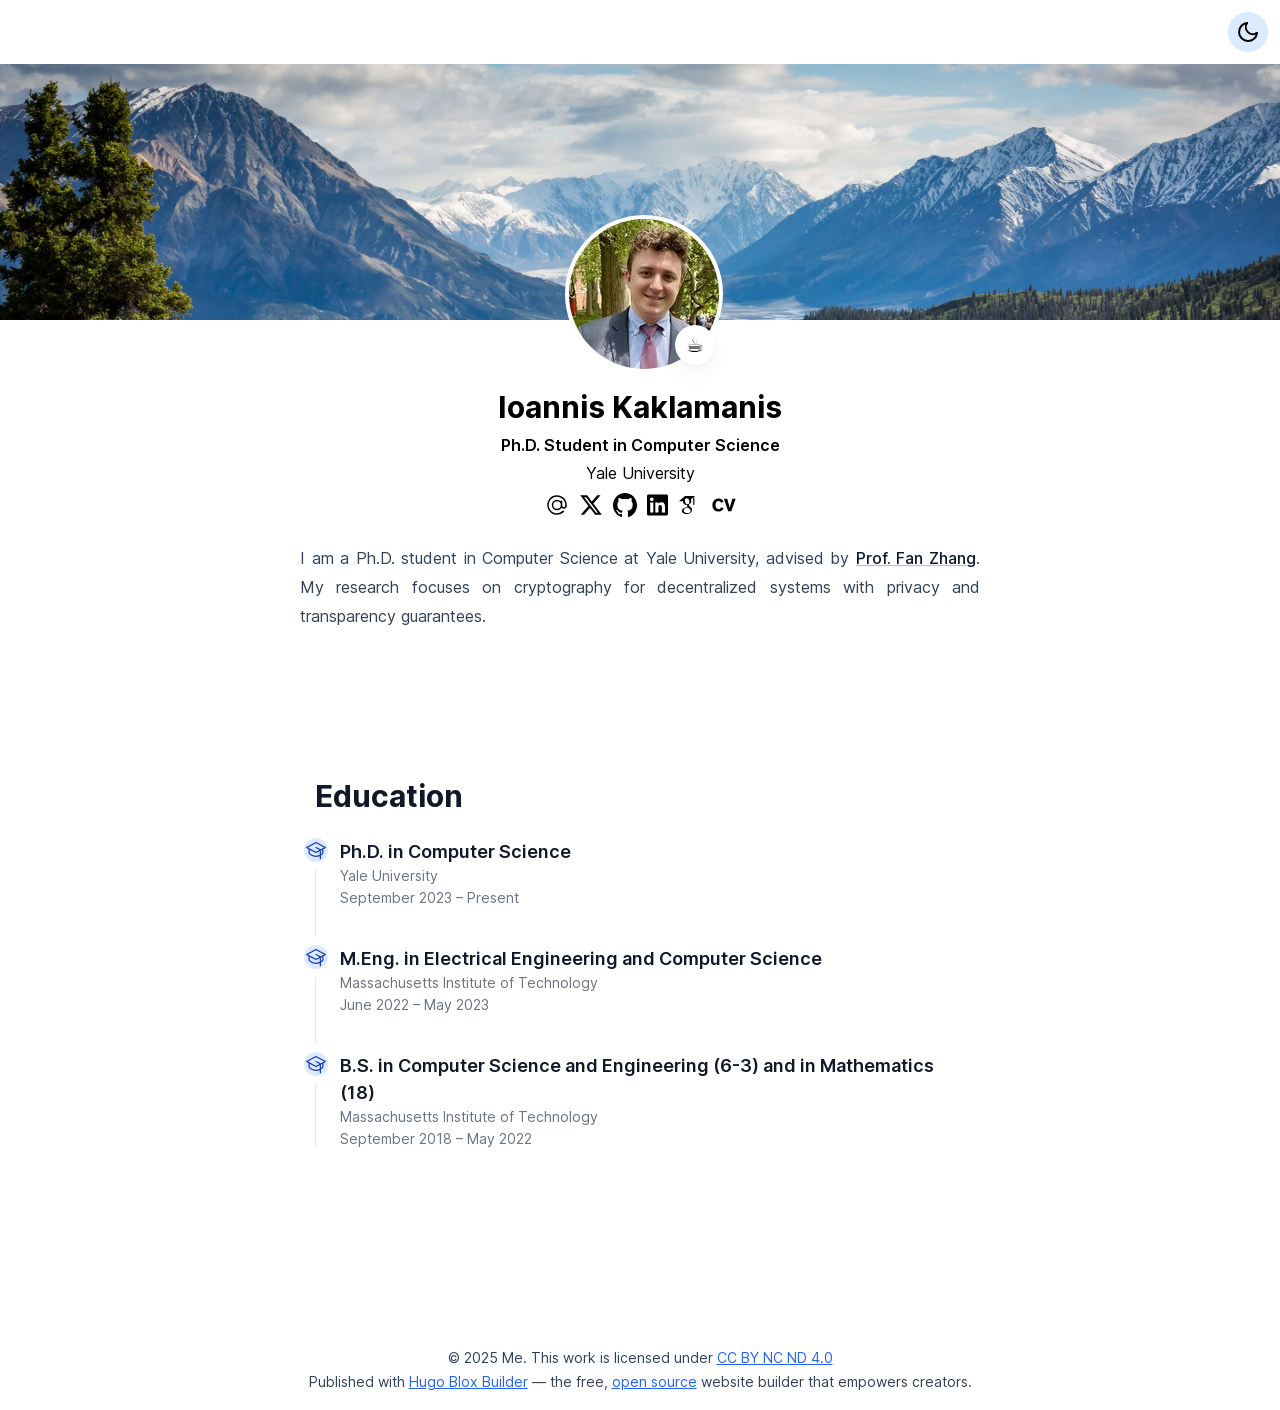
==== commit 00b093c1: "minimal website with least info only education and links" ====
--- a/index.html
+++ b/index.html
@@ -3,7 +3,7 @@
 <!-- Last Published: May 7, 2025 --><html lang="en-us" dir="ltr"
       data-wc-theme-default="system">
   
-<head><script src="/livereload.js?mindelay=10&amp;v=2&amp;port=1313&amp;path=livereload" data-no-instant defer></script>
+<head>
   <meta charset="utf-8" />
   <meta name="viewport" content="width=device-width, initial-scale=1" />
   <meta http-equiv="X-UA-Compatible" content="IE=edge" />
@@ -44,7 +44,7 @@
   <meta name="description" content="A highly-customizable Hugo résumé theme powered by Hugo Blox Builder." />
 
   
-  <link rel="alternate" hreflang="en-us" href="http://localhost:1313/" />
+  <link rel="alternate" hreflang="en-us" href="https://ikaklamanis.com/" />
 
   
   
@@ -156,14 +156,14 @@
 
   
   
-    <link rel="alternate" href="/index.xml" type="application/rss+xml" title="Résumé Hugo Theme" />
-  
-
-  
-  <link rel="icon" type="image/png" href="/media/icon_hu_5cac115d14ed3d49.png" />
-  <link rel="apple-touch-icon" type="image/png" href="/media/icon_hu_e7f327b39c12e7ca.png" />
-
-  <link rel="canonical" href="http://localhost:1313/" />
+    <link rel="alternate" href="/index.xml" type="application/rss+xml" title="Ioannis Kaklamanis | Homepage" />
+  
+
+  
+  <link rel="icon" type="image/png" href="/media/icon_hu_e0ed0a8beaf281e9.png" />
+  <link rel="apple-touch-icon" type="image/png" href="/media/icon_hu_3afeb64a384fe5f6.png" />
+
+  <link rel="canonical" href="https://ikaklamanis.com/" />
 
   
   
@@ -188,11 +188,11 @@
     <meta property="twitter:site" content="@GetResearchDev" />
     <meta property="twitter:creator" content="@GetResearchDev" />
   
-  <meta property="og:site_name" content="Résumé Hugo Theme" />
-  <meta property="og:url" content="http://localhost:1313/" />
-  <meta property="og:title" content="Home | Résumé Hugo Theme" />
-  <meta property="og:description" content="A highly-customizable Hugo résumé theme powered by Hugo Blox Builder." /><meta property="og:image" content="http://localhost:1313/media/icon_hu_645fa481986063ef.png" />
-    <meta property="twitter:image" content="http://localhost:1313/media/icon_hu_645fa481986063ef.png" /><meta property="og:locale" content="en-us" />
+  <meta property="og:site_name" content="Ioannis Kaklamanis | Homepage" />
+  <meta property="og:url" content="https://ikaklamanis.com/" />
+  <meta property="og:title" content="Home | Ioannis Kaklamanis | Homepage" />
+  <meta property="og:description" content="A highly-customizable Hugo résumé theme powered by Hugo Blox Builder." /><meta property="og:image" content="https://ikaklamanis.com/media/icon_hu_573f6efbbde47b9c.png" />
+    <meta property="twitter:image" content="https://ikaklamanis.com/media/icon_hu_573f6efbbde47b9c.png" /><meta property="og:locale" content="en-us" />
   
     
       <meta property="og:updated_time" content="2023-10-24T00:00:00&#43;00:00" />
@@ -204,7 +204,7 @@
 <script type="application/ld+json">
 {
   "@context": "https://schema.org",
-  "@type": "WebSite","url": "http://localhost:1313/"
+  "@type": "WebSite","url": "https://ikaklamanis.com/"
 }
 </script>
 
@@ -212,7 +212,7 @@
   
 
 
-  <title>Home | Résumé Hugo Theme</title>
+  <title>Home | Ioannis Kaklamanis | Homepage</title>
 
   
   
@@ -277,60 +277,6 @@
         
       
     
-      
-      
-        
-        
-          
-        
-          
-        
-          
-        
-          
-        
-          
-        
-        
-        
-      
-    
-      
-      
-        
-        
-          
-        
-          
-        
-          
-        
-          
-        
-          
-        
-        
-        
-      
-    
-      
-      
-        
-        
-          
-        
-          
-        
-          
-        
-          
-        
-          
-        
-        
-        
-      
-    
   
   
   
@@ -362,8 +308,8 @@
   
   <script
     defer
-    src="/js/hugo-blox-en.min.js"
-    integrity=""
+    src="/js/hugo-blox-en.min.8c8ea06bd0420f5067e52fa727b9f92303757322ba4431774153d59a9735eadb.js"
+    integrity="sha256-jI6ga9BCD1Bn5S&#43;nJ7n5IwN1cyK6RDF3QVPVmpc16ts="
   ></script>
 
   
@@ -549,7 +495,7 @@
 
   <div class="avatar-wrapper -mt-[105px]">
     
-    <img class="avatar rounded-full bg-white dark:bg-gray-800 p-1" src="/author/ioannis-kaklamanis/avatar_hu_2657382a2f9e26b1.jpg" alt="Ioannis Kaklamanis"
+    <img class="avatar rounded-full bg-white dark:bg-gray-800 p-1" src="/author/ioannis-kaklamanis/avatar_hu_3c6db88ea77e62e7.jpg" alt="Ioannis Kaklamanis"
          width="150" height="150">
     <span class="avatar-emoji">☕️</span>
   </div>
@@ -557,11 +503,11 @@
 
   <div class="text-3xl font-bold mb-2 mt-6">Ioannis Kaklamanis</div>
 
-  <h3 class="font-semibold mb-1">PhD Student in Computer Science</h3>
+  <h3 class="font-semibold mb-1">Ph.D. Student in Computer Science</h3>
 
   
   <div class="mb-2">
-    <a href="https://www.yale.edu/" target="_blank" rel="noopener">
+    <a href="https://engineering.yale.edu/academic-study/departments/computer-science" target="_blank" rel="noopener">
     <div>Yale University</div>
     </a>
   </div>
@@ -600,7 +546,7 @@
       
     
     <li>
-      <a href="https://twitter.com/GetResearchDev" target="_blank" rel="noopener" aria-label="brands/x"
+      <a href="https://x.com/gianniskakl" target="_blank" rel="noopener" aria-label="brands/x"
          >
         <svg style="height: 1.5rem;" xmlns="http://www.w3.org/2000/svg" viewBox="0 0 512 512"><path fill="currentColor" d="M389.2 48h70.6L305.6 224.2 487 464H345L233.7 318.6 106.5 464H35.8L200.7 275.5 26.8 48H172.4L272.9 180.9 389.2 48zM364.4 421.8h39.1L151.1 88h-42L364.4 421.8z"/></svg>
       </a>
@@ -618,7 +564,7 @@
       
     
     <li>
-      <a href="https://github.com/gcushen" target="_blank" rel="noopener" aria-label="brands/github"
+      <a href="https://github.com/ikaklamanis" target="_blank" rel="noopener" aria-label="brands/github"
          >
         <svg style="height: 1.5rem;" fill="currentColor" viewBox="3 3 18 18"><path d="M12 3C7.0275 3 3 7.12937 3 12.2276C3 16.3109 5.57625 19.7597 9.15374 20.9824C9.60374 21.0631 9.77249 20.7863 9.77249 20.5441C9.77249 20.3249 9.76125 19.5982 9.76125 18.8254C7.5 19.2522 6.915 18.2602 6.735 17.7412C6.63375 17.4759 6.19499 16.6569 5.8125 16.4378C5.4975 16.2647 5.0475 15.838 5.80124 15.8264C6.51 15.8149 7.01625 16.4954 7.18499 16.7723C7.99499 18.1679 9.28875 17.7758 9.80625 17.5335C9.885 16.9337 10.1212 16.53 10.38 16.2993C8.3775 16.0687 6.285 15.2728 6.285 11.7432C6.285 10.7397 6.63375 9.9092 7.20749 9.26326C7.1175 9.03257 6.8025 8.08674 7.2975 6.81794C7.2975 6.81794 8.05125 6.57571 9.77249 7.76377C10.4925 7.55615 11.2575 7.45234 12.0225 7.45234C12.7875 7.45234 13.5525 7.55615 14.2725 7.76377C15.9937 6.56418 16.7475 6.81794 16.7475 6.81794C17.2424 8.08674 16.9275 9.03257 16.8375 9.26326C17.4113 9.9092 17.76 10.7281 17.76 11.7432C17.76 15.2843 15.6563 16.0687 13.6537 16.2993C13.98 16.5877 14.2613 17.1414 14.2613 18.0065C14.2613 19.2407 14.25 20.2326 14.25 20.5441C14.25 20.7863 14.4188 21.0746 14.8688 20.9824C16.6554 20.364 18.2079 19.1866 19.3078 17.6162C20.4077 16.0457 20.9995 14.1611 21 12.2276C21 7.12937 16.9725 3 12 3Z"></path></svg>
       </a>
@@ -636,7 +582,7 @@
       
     
     <li>
-      <a href="https://www.linkedin.com/" target="_blank" rel="noopener" aria-label="brands/linkedin"
+      <a href="https://www.linkedin.com/in/ioannis-kaklamanis-b538791a0/" target="_blank" rel="noopener" aria-label="brands/linkedin"
          >
         <svg style="height: 1.5rem;" xmlns="http://www.w3.org/2000/svg" height="1em" viewBox="0 0 448 512"><path fill="currentColor" d="M416 32H31.9C14.3 32 0 46.5 0 64.3v383.4C0 465.5 14.3 480 31.9 480H416c17.6 0 32-14.5 32-32.3V64.3c0-17.8-14.4-32.3-32-32.3zM135.4 416H69V202.2h66.5V416zm-33.2-243c-21.3 0-38.5-17.3-38.5-38.5S80.9 96 102.2 96c21.2 0 38.5 17.3 38.5 38.5 0 21.3-17.2 38.5-38.5 38.5zm282.1 243h-66.4V312c0-24.8-.5-56.7-34.5-56.7-34.6 0-39.9 27-39.9 54.9V416h-66.4V202.2h63.7v29.2h.9c8.9-16.8 30.6-34.5 62.9-34.5 67.2 0 79.7 44.3 79.7 101.9V416z"/></svg>
       </a>
@@ -654,28 +600,42 @@
       
     
     <li>
-      <a href="https://www.instagram.com/" target="_blank" rel="noopener" aria-label="brands/instagram"
+      <a href="https://scholar.google.com/citations?user=PRiIKjUAAAAJ&amp;hl=en" target="_blank" rel="noopener" aria-label="academicons/google-scholar"
          >
-        <svg style="height: 1.5rem;" xmlns="http://www.w3.org/2000/svg" viewBox="0 0 15 15"><path fill="currentColor" fill-rule="evenodd" d="M12.91 12.909c.326-.327.582-.72.749-1.151c.16-.414.27-.886.302-1.578c.032-.693.04-.915.04-2.68c0-1.765-.008-1.987-.04-2.68c-.032-.692-.142-1.164-.302-1.578a3.185 3.185 0 0 0-.75-1.151a3.187 3.187 0 0 0-1.151-.75c-.414-.16-.886-.27-1.578-.302C9.487 1.007 9.265 1 7.5 1c-1.765 0-1.987.007-2.68.04c-.692.03-1.164.14-1.578.301a3.2 3.2 0 0 0-1.151.75a3.2 3.2 0 0 0-.75 1.151c-.16.414-.27.886-.302 1.578C1.007 5.513 1 5.735 1 7.5c0 1.765.007 1.987.04 2.68c.03.692.14 1.164.301 1.578c.164.434.42.826.75 1.151c.325.33.718.586 1.151.75c.414.16.886.27 1.578.302c.693.031.915.039 2.68.039c1.765 0 1.987-.008 2.68-.04c.692-.03 1.164-.14 1.578-.301a3.323 3.323 0 0 0 1.151-.75ZM2 6.735v1.53c-.002.821-.002 1.034.02 1.5c.026.586.058 1.016.156 1.34c.094.312.199.63.543 1.012c.344.383.675.556 1.097.684c.423.127.954.154 1.415.175c.522.024.73.024 1.826.024H8.24c.842.001 1.054.002 1.526-.02c.585-.027 1.015-.059 1.34-.156c.311-.094.629-.2 1.011-.543c.383-.344.556-.676.684-1.098c.127-.422.155-.953.176-1.414C13 9.247 13 9.04 13 7.947v-.89c0-1.096 0-1.303-.023-1.826c-.021-.461-.049-.992-.176-1.414c-.127-.423-.3-.754-.684-1.098c-.383-.344-.7-.449-1.011-.543c-.325-.097-.755-.13-1.34-.156A27.29 27.29 0 0 0 8.24 2H7.057c-1.096 0-1.304 0-1.826.023c-.461.021-.992.049-1.415.176c-.422.128-.753.301-1.097.684c-.344.383-.45.7-.543 1.012c-.098.324-.13.754-.156 1.34c-.022.466-.022.679-.02 1.5ZM7.5 5.25a2.25 2.25 0 1 0 0 4.5a2.25 2.25 0 0 0 0-4.5ZM4.25 7.5a3.25 3.25 0 1 1 6.5 0a3.25 3.25 0 0 1-6.5 0Zm6.72-2.72a.75.75 0 1 0 0-1.5a.75.75 0 0 0 0 1.5Z" clip-rule="evenodd"/></svg>
+        <svg style="height: 1.5rem;" xmlns="http://www.w3.org/2000/svg" viewBox="0 0 512 512"><path fill="currentColor" d="M343.759 106.662V79.43L363.524 64h-213.89L20.476 176.274h85.656a82.339 82.339 0 0 0-.219 6.225c0 20.845 7.22 38.087 21.672 51.861c14.453 13.797 32.252 20.648 53.327 20.648c4.923 0 9.75-.368 14.438-1.024c-2.907 6.5-4.374 12.523-4.374 18.142c0 9.875 4.499 20.43 13.467 31.642c-39.234 2.67-68.061 9.732-86.437 21.163c-10.531 6.5-19 14.704-25.39 24.531c-6.391 9.9-9.578 20.515-9.578 31.962c0 9.648 2.062 18.336 6.219 26.062c4.156 7.726 9.578 14.07 16.312 18.984c6.718 4.968 14.469 9.101 23.219 12.469c8.734 3.344 17.406 5.718 26.061 7.062A167.052 167.052 0 0 0 180.555 448c13.469 0 26.953-1.734 40.547-5.187c13.562-3.485 26.28-8.642 38.171-15.493c11.86-6.805 21.515-16.086 28.922-27.718c7.39-11.68 11.094-24.805 11.094-39.336c0-11.016-2.25-21.039-6.75-30.14c-4.468-9.073-9.938-16.542-16.452-22.345c-6.501-5.813-13-11.155-19.516-15.968c-6.5-4.845-12-9.75-16.468-14.813c-4.485-5.046-6.735-10.054-6.735-14.984c0-4.921 1.734-9.672 5.216-14.265c3.455-4.61 7.674-9.048 12.61-13.306c4.937-4.25 9.875-8.968 14.796-14.133c4.922-5.147 9.141-11.827 12.61-20.008c3.485-8.18 5.203-17.445 5.203-27.757c0-13.453-2.547-24.46-7.547-33.314c-.594-1.022-1.218-1.803-1.875-3.022l56.907-46.672v17.119c-7.393.93-6.624 5.345-6.624 10.635V245.96c0 5.958 4.875 10.834 10.834 10.834h3.989c5.958 0 10.833-4.875 10.833-10.834V117.293c0-5.277.778-9.688-6.561-10.63zm-107.36 222.48c1.14.75 3.704 2.78 7.718 6.038c4.05 3.243 6.797 5.695 8.266 7.414a443.553 443.553 0 0 1 6.376 7.547c2.813 3.375 4.718 6.304 5.718 8.734c1 2.477 2.016 5.461 3.047 8.946a38.27 38.27 0 0 1 1.485 10.562c0 17.048-6.564 29.68-19.656 37.859c-13.125 8.18-28.767 12.274-46.938 12.274c-9.187 0-18.203-1.093-27.063-3.196c-8.843-2.116-17.311-5.336-25.39-9.601c-8.078-4.258-14.577-10.204-19.5-17.797c-4.938-7.64-7.407-16.415-7.407-26.25c0-10.32 2.797-19.29 8.422-26.906c5.594-7.625 12.938-13.391 22.032-17.315c9.063-3.946 18.25-6.742 27.562-8.398a157.865 157.865 0 0 1 28.438-2.555c4.47 0 7.936.25 10.405.696c.455.219 3.032 2.07 7.735 5.563c4.704 3.462 7.625 5.595 8.75 6.384zm-3.359-100.579c-7.406 8.86-17.734 13.288-30.953 13.288c-11.86 0-22.298-4.764-31.266-14.312c-9-9.523-15.422-20.328-19.344-32.43c-3.937-12.109-5.906-23.984-5.906-35.648c0-13.694 3.596-25.352 10.781-34.976c7.187-9.65 17.5-14.485 30.938-14.485c11.875 0 22.374 5.038 31.437 15.157c9.094 10.085 15.61 21.413 19.517 33.968c3.922 12.54 5.873 24.53 5.873 35.984c0 13.446-3.702 24.61-11.076 33.454z"/></svg>
       </a>
     </li>
     
+    
+    
+    
+      
+    
+    
+    
+    
+    
+      
+      
+    
+    <li>
+      <a href="/uploads/resume.pdf" target="_blank" rel="noopener" aria-label="academicons/cv"
+          data-toggle="tooltip" data-placement="top" title="Download My CV">
+        <svg style="height: 1.5rem;" xmlns="http://www.w3.org/2000/svg" viewBox="0 0 512 512"><path fill="currentColor" d="M249.18 328.324c-9.788 15.384-19.179 30.434-40.222 45.055c-11.256 7.89-37.164 23.306-73.99 23.306C64.709 396.685 8 345.605 8 255.801c0-78.486 53.345-140.486 128.466-140.486c30.434 0 57.474 10.521 77.387 26.304c18.414 14.65 27.038 29.304 34.563 42.456l-52.58 26.273c-3.762-8.626-8.29-17.649-19.913-27.406c-12.784-10.155-25.54-13.152-36.46-13.152c-42.821 0-65.364 39.825-65.364 84.145c0 58.238 29.7 87.143 65.364 87.143c34.563 0 48.48-24.042 57.474-39.426l52.243 26.673zm184.194-204.75H504l-92.037 265.22h-67.597l-90.904-265.22h70.625l54.843 188.6z"/></svg>
+      </a>
+    </li>
+    
   </ul>
 
   
   <div class="pt-2 d-flex justify-content-center prose prose-slate lg:prose-xl dark:prose-invert">
     <div class="bio-text" style="text-align: justify; font-size: 0.8em;">
-      <p>I am currently Director of Cloud Infrastructure at GenCoin where I am leading teams on edge computing, deep sea data center architecture, and hivemind optimization.</p>
+      <p>I am a Ph.D. student in Computer Science at Yale University, advised by <a href="https://www.fanzhang.me/" target="_blank" rel="noopener">Prof. Fan Zhang</a>. My research focuses on cryptography for decentralized systems with privacy and transparency guarantees.</p>
 
     </div>
   </div>
   
 
-  
-  <a href="uploads/resume.pdf" target="_blank" class="inline-flex items-center px-4 py-2 text-sm font-medium text-gray-900 bg-white border border-gray-200 rounded-lg hover:bg-gray-100 hover:text-primary-700 focus:z-10 focus:ring-4 focus:outline-none focus:ring-gray-200 focus:text-primary-700 dark:bg-gray-800 dark:text-gray-400 dark:border-gray-600 dark:hover:text-white dark:hover:bg-gray-700 dark:focus:ring-gray-700"><svg class="w-3.5 h-3.5 me-2.5" aria-hidden="true" xmlns="http://www.w3.org/2000/svg" fill="currentColor" viewBox="0 0 20 20">
-    <path d="M14.707 7.793a1 1 0 0 0-1.414 0L11 10.086V1.5a1 1 0 0 0-2 0v8.586L6.707 7.793a1 1 0 1 0-1.414 1.414l4 4a1 1 0 0 0 1.416 0l4-4a1 1 0 0 0-.002-1.414Z"/>
-    <path d="M18 12h-2.55l-2.975 2.975a3.5 3.5 0 0 1-4.95 0L4.55 12H2a2 2 0 0 0-2 2v4a2 2 0 0 0 2 2h16a2 2 0 0 0 2-2v-4a2 2 0 0 0-2-2Zm-3 5a1 1 0 1 1 0-2 1 1 0 0 1 0 2Z"/>
-  </svg> Download Résumé</a>
   
 
 </div>
@@ -804,67 +764,6 @@
 
 <div class="flex flex-col lg:gap-x-6 w-100 px-6 sm:px-0 ">
 
-
-<div class="w-full">
-  <h3 class="mb-6 text-3xl font-bold text-gray-900 dark:text-white">Experience</h3>
-  <ol class="relative border-s border-gray-200 dark:border-gray-700">
-    
-    <li class="mb-10 ms-6">
-        <span class="absolute flex items-center justify-center w-6 h-6 bg-primary-100 rounded-full -start-3 ring-8 ring-white dark:ring-gray-900 dark:bg-primary-900">
-            <svg xmlns="http://www.w3.org/2000/svg" fill="currentColor" viewBox="0 0 256 256" class="w-5 h-5 text-primary-800 dark:text-primary-300"><path d="M216,56H176V48a24,24,0,0,0-24-24H104A24,24,0,0,0,80,48v8H40A16,16,0,0,0,24,72V200a16,16,0,0,0,16,16H216a16,16,0,0,0,16-16V72A16,16,0,0,0,216,56ZM96,48a8,8,0,0,1,8-8h48a8,8,0,0,1,8,8v8H96ZM216,72v41.61A184,184,0,0,1,128,136a184.07,184.07,0,0,1-88-22.38V72Zm0,128H40V131.64A200.19,200.19,0,0,0,128,152a200.25,200.25,0,0,0,88-20.37V200ZM104,112a8,8,0,0,1,8-8h32a8,8,0,0,1,0,16H112A8,8,0,0,1,104,112Z"></path></svg>
-        </span>
-      <h3 class="flex items-center mb-1 text-lg font-semibold text-gray-900 dark:text-white text-wrap">Director of Cloud Infrastructure
-        
-      </h3>
-      <span class="block mb-2 text-sm font-normal leading-none text-gray-500 dark:text-gray-300">GenCoin</span>
-      <time class="block mb-3 text-sm font-normal leading-none text-gray-500 dark:text-gray-300">
-        
-          January 2021 –
-        
-        
-          Present
-        
-      </time>
-      <div class="mb-4 text-base font-normal text-gray-500 dark:text-gray-300 text-wrap prose prose-slate dark:prose-invert"><p>Responsibilities include:</p>
-<ul>
-<li>lorem ipsum dolor sit amet, consectetur adipiscing elit</li>
-<li>lorem ipsum dolor sit amet, consectetur adipiscing elit</li>
-<li>lorem ipsum dolor sit amet, consectetur adipiscing elit</li>
-</ul></div>
-
-      
-
-    </li>
-    
-    <li class="mb-10 ms-6">
-        <span class="absolute flex items-center justify-center w-6 h-6 bg-primary-100 rounded-full -start-3 ring-8 ring-white dark:ring-gray-900 dark:bg-primary-900">
-            <svg xmlns="http://www.w3.org/2000/svg" fill="currentColor" viewBox="0 0 256 256" class="w-5 h-5 text-primary-800 dark:text-primary-300"><path d="M216,56H176V48a24,24,0,0,0-24-24H104A24,24,0,0,0,80,48v8H40A16,16,0,0,0,24,72V200a16,16,0,0,0,16,16H216a16,16,0,0,0,16-16V72A16,16,0,0,0,216,56ZM96,48a8,8,0,0,1,8-8h48a8,8,0,0,1,8,8v8H96ZM216,72v41.61A184,184,0,0,1,128,136a184.07,184.07,0,0,1-88-22.38V72Zm0,128H40V131.64A200.19,200.19,0,0,0,128,152a200.25,200.25,0,0,0,88-20.37V200ZM104,112a8,8,0,0,1,8-8h32a8,8,0,0,1,0,16H112A8,8,0,0,1,104,112Z"></path></svg>
-        </span>
-      <h3 class="flex items-center mb-1 text-lg font-semibold text-gray-900 dark:text-white text-wrap">Backend Software Engineer
-        
-      </h3>
-      <span class="block mb-2 text-sm font-normal leading-none text-gray-500 dark:text-gray-300">X</span>
-      <time class="block mb-3 text-sm font-normal leading-none text-gray-500 dark:text-gray-300">
-        
-          January 2016 –
-        
-        
-          December 2020
-        
-      </time>
-      <div class="mb-4 text-base font-normal text-gray-500 dark:text-gray-300 text-wrap prose prose-slate dark:prose-invert"><p>Responsibilities include:</p>
-<ul>
-<li>Migrated infrastructure to a new data center</li>
-<li>lorem ipsum dolor sit amet, consectetur adipiscing elit</li>
-<li>lorem ipsum dolor sit amet, consectetur adipiscing elit</li>
-</ul></div>
-
-      
-
-    </li>
-    
-  </ol>
-</div>
 
 
 
@@ -877,25 +776,20 @@
             <svg xmlns="http://www.w3.org/2000/svg" fill="currentColor" viewBox="0 0 256 256" class="w-5 h-5 text-primary-800 dark:text-primary-300"><path d="M251.76,88.94l-120-64a8,8,0,0,0-7.52,0l-120,64a8,8,0,0,0,0,14.12L32,117.87v48.42a15.91,15.91,0,0,0,4.06,10.65C49.16,191.53,78.51,216,128,216a130,130,0,0,0,48-8.76V240a8,8,0,0,0,16,0V199.51a115.63,115.63,0,0,0,27.94-22.57A15.91,15.91,0,0,0,224,166.29V117.87l27.76-14.81a8,8,0,0,0,0-14.12ZM128,200c-43.27,0-68.72-21.14-80-33.71V126.4l76.24,40.66a8,8,0,0,0,7.52,0L176,143.47v46.34C163.4,195.69,147.52,200,128,200Zm80-33.75a97.83,97.83,0,0,1-16,14.25V134.93l16-8.53ZM188,118.94l-.22-.13-56-29.87a8,8,0,0,0-7.52,14.12L171,128l-43,22.93L25,96,128,41.07,231,96Z"></path></svg>
             </svg>
         </span>
-        <h3 class="flex items-center mb-1 text-lg font-semibold text-gray-900 dark:text-white">PhD Artificial Intelligence
+        <h3 class="flex items-center mb-1 text-lg font-semibold text-gray-900 dark:text-white">Ph.D. in Computer Science
 
         </h3>
-        <span class="block mb-2 text-sm font-normal leading-none text-gray-500 dark:text-gray-300">Stanford University</span>
+        <span class="block mb-2 text-sm font-normal leading-none text-gray-500 dark:text-gray-300">Yale University</span>
         <time class="block mb-3 text-sm font-normal leading-none text-gray-500 dark:text-gray-300">
           
-            January 2016 –
-          
-          
-            December 2020
+            September 2023 –
+          
+          
+            Present
           
         </time>
-        <div class="mb-4 text-base font-normal text-gray-500 dark:text-gray-300 prose prose-slate dark:prose-invert">Thesis on <em>Why LLMs are awesome</em>. Supervised by <a href="https://example.com" target="_blank" rel="noopener">Prof Joe Smith</a>. Presented papers at 5 IEEE conferences with the contributions being published in 2 Springer journals.</div>
-
-        
-        <a href="https://example.com" target="_blank" rel="noopener" class="inline-flex items-center px-4 py-2 text-sm font-medium text-gray-900 bg-white border border-gray-200 rounded-lg hover:bg-gray-100 hover:text-primary-700 focus:z-10 focus:ring-4 focus:outline-none focus:ring-gray-200 focus:text-primary-700 dark:bg-gray-800 dark:text-gray-300 dark:border-gray-600 dark:hover:text-white dark:hover:bg-gray-700 dark:focus:ring-gray-700"><svg class="w-3.5 h-3.5 me-2.5" aria-hidden="true" xmlns="http://www.w3.org/2000/svg" fill="currentColor" viewBox="0 0 20 20">
-          <path d="M14.707 7.793a1 1 0 0 0-1.414 0L11 10.086V1.5a1 1 0 0 0-2 0v8.586L6.707 7.793a1 1 0 1 0-1.414 1.414l4 4a1 1 0 0 0 1.416 0l4-4a1 1 0 0 0-.002-1.414Z"/>
-          <path d="M18 12h-2.55l-2.975 2.975a3.5 3.5 0 0 1-4.95 0L4.55 12H2a2 2 0 0 0-2 2v4a2 2 0 0 0 2 2h16a2 2 0 0 0 2-2v-4a2 2 0 0 0-2-2Zm-3 5a1 1 0 1 1 0-2 1 1 0 0 1 0 2Z"/>
-        </svg> Read Thesis</a>
+        <div class="mb-4 text-base font-normal text-gray-500 dark:text-gray-300 prose prose-slate dark:prose-invert"></div>
+
         
 
       </li>
@@ -905,26 +799,19 @@
             <svg xmlns="http://www.w3.org/2000/svg" fill="currentColor" viewBox="0 0 256 256" class="w-5 h-5 text-primary-800 dark:text-primary-300"><path d="M251.76,88.94l-120-64a8,8,0,0,0-7.52,0l-120,64a8,8,0,0,0,0,14.12L32,117.87v48.42a15.91,15.91,0,0,0,4.06,10.65C49.16,191.53,78.51,216,128,216a130,130,0,0,0,48-8.76V240a8,8,0,0,0,16,0V199.51a115.63,115.63,0,0,0,27.94-22.57A15.91,15.91,0,0,0,224,166.29V117.87l27.76-14.81a8,8,0,0,0,0-14.12ZM128,200c-43.27,0-68.72-21.14-80-33.71V126.4l76.24,40.66a8,8,0,0,0,7.52,0L176,143.47v46.34C163.4,195.69,147.52,200,128,200Zm80-33.75a97.83,97.83,0,0,1-16,14.25V134.93l16-8.53ZM188,118.94l-.22-.13-56-29.87a8,8,0,0,0-7.52,14.12L171,128l-43,22.93L25,96,128,41.07,231,96Z"></path></svg>
             </svg>
         </span>
-        <h3 class="flex items-center mb-1 text-lg font-semibold text-gray-900 dark:text-white">MEng Artificial Intelligence
+        <h3 class="flex items-center mb-1 text-lg font-semibold text-gray-900 dark:text-white">M.Eng. in Electrical Engineering and Computer Science
 
         </h3>
         <span class="block mb-2 text-sm font-normal leading-none text-gray-500 dark:text-gray-300">Massachusetts Institute of Technology</span>
         <time class="block mb-3 text-sm font-normal leading-none text-gray-500 dark:text-gray-300">
           
-            January 2016 –
-          
-          
-            December 2020
+            June 2022 –
+          
+          
+            May 2023
           
         </time>
-        <div class="mb-4 text-base font-normal text-gray-500 dark:text-gray-300 prose prose-slate dark:prose-invert"><p>GPA: 3.8/4.0</p>
-<p>Courses included:</p>
-<ul>
-<li>lorem ipsum dolor sit amet, consectetur adipiscing elit</li>
-<li>lorem ipsum dolor sit amet, consectetur adipiscing elit</li>
-<li>lorem ipsum dolor sit amet, consectetur adipiscing elit</li>
-</ul>
-</div>
+        <div class="mb-4 text-base font-normal text-gray-500 dark:text-gray-300 prose prose-slate dark:prose-invert"></div>
 
         
 
@@ -935,26 +822,19 @@
             <svg xmlns="http://www.w3.org/2000/svg" fill="currentColor" viewBox="0 0 256 256" class="w-5 h-5 text-primary-800 dark:text-primary-300"><path d="M251.76,88.94l-120-64a8,8,0,0,0-7.52,0l-120,64a8,8,0,0,0,0,14.12L32,117.87v48.42a15.91,15.91,0,0,0,4.06,10.65C49.16,191.53,78.51,216,128,216a130,130,0,0,0,48-8.76V240a8,8,0,0,0,16,0V199.51a115.63,115.63,0,0,0,27.94-22.57A15.91,15.91,0,0,0,224,166.29V117.87l27.76-14.81a8,8,0,0,0,0-14.12ZM128,200c-43.27,0-68.72-21.14-80-33.71V126.4l76.24,40.66a8,8,0,0,0,7.52,0L176,143.47v46.34C163.4,195.69,147.52,200,128,200Zm80-33.75a97.83,97.83,0,0,1-16,14.25V134.93l16-8.53ZM188,118.94l-.22-.13-56-29.87a8,8,0,0,0-7.52,14.12L171,128l-43,22.93L25,96,128,41.07,231,96Z"></path></svg>
             </svg>
         </span>
-        <h3 class="flex items-center mb-1 text-lg font-semibold text-gray-900 dark:text-white">BSc Artificial Intelligence
+        <h3 class="flex items-center mb-1 text-lg font-semibold text-gray-900 dark:text-white">B.S. in Computer Science and Engineering (6-3) and in Mathematics (18)
 
         </h3>
         <span class="block mb-2 text-sm font-normal leading-none text-gray-500 dark:text-gray-300">Massachusetts Institute of Technology</span>
         <time class="block mb-3 text-sm font-normal leading-none text-gray-500 dark:text-gray-300">
           
-            January 2016 –
-          
-          
-            December 2020
+            September 2018 –
+          
+          
+            May 2022
           
         </time>
-        <div class="mb-4 text-base font-normal text-gray-500 dark:text-gray-300 prose prose-slate dark:prose-invert"><p>GPA: 3.4/4.0</p>
-<p>Courses included:</p>
-<ul>
-<li>lorem ipsum dolor sit amet, consectetur adipiscing elit</li>
-<li>lorem ipsum dolor sit amet, consectetur adipiscing elit</li>
-<li>lorem ipsum dolor sit amet, consectetur adipiscing elit</li>
-</ul>
-</div>
+        <div class="mb-4 text-base font-normal text-gray-500 dark:text-gray-300 prose prose-slate dark:prose-invert"></div>
 
         
 
@@ -965,727 +845,6 @@
 
 
 </div>
-
-</div>
-
-
-  
-
-  
-</section>
-
-  
-
-  
-  
-    
-
-
-
-
-
-
-
-
-  
-
-  
-
-  
-
-  
-
-  
-
-
-
-
-
-
-
-
-
-
-
-
-
-
-
-
-
-
-
-
-
-
-
-
-
-
-
-
-
-
-  
-    
-    
-    
-  
-
-
-
-
-
-
-
-
-
-
-
-
-
-
-
-
-
-
-
-
-
-
-
-
-
-
-
-
-
-<section id="section-resume-skills" class="relative hbb-section blox-resume-skills  " style="padding: 4rem 0 4rem 0;" >
- <div class="home-section-bg " >
-   
- </div>
-  
-
-  
-
-    
-
-
-
-
-
-
-
-
-
-
-
-
-
-
-<div class="flex flex-col items-center max-w-prose mx-auto gap-3 justify-center">
-
-  <div class="mb-6 text-3xl font-bold text-gray-900 dark:text-white">
-    Skills &amp; Hobbies
-  </div>
-
-  
-</div>
-
-<div class="flex flex-col lg:flex-row items-center max-w-prose mx-auto gap-3 px-6 md:px-0">
-
-  
-  
-  
-  <div class="w-full lg:w-1/2">
-    <div class="mb-5 text-xl font-bold text-gray-900 dark:text-white">
-      Technical Skills
-      
-    </div>
-    
-    
-    
-    
-    
-    
-
-    <div class="skills-content">
-
-      
-      <span class="skills-icon inline-block">
-        <svg style="height: 1em;" xmlns="http://www.w3.org/2000/svg" viewBox="0 0 128 128"><linearGradient id="deviconPython0" x1="70.252" x2="170.659" y1="1237.476" y2="1151.089" gradientTransform="matrix(.563 0 0 -.568 -29.215 707.817)" gradientUnits="userSpaceOnUse"><stop offset="0" stop-color="#5A9FD4"/><stop offset="1" stop-color="#306998"/></linearGradient><linearGradient id="deviconPython1" x1="209.474" x2="173.62" y1="1098.811" y2="1149.537" gradientTransform="matrix(.563 0 0 -.568 -29.215 707.817)" gradientUnits="userSpaceOnUse"><stop offset="0" stop-color="#FFD43B"/><stop offset="1" stop-color="#FFE873"/></linearGradient><path fill="url(#deviconPython0)" d="M63.391 1.988c-4.222.02-8.252.379-11.8 1.007c-10.45 1.846-12.346 5.71-12.346 12.837v9.411h24.693v3.137H29.977c-7.176 0-13.46 4.313-15.426 12.521c-2.268 9.405-2.368 15.275 0 25.096c1.755 7.311 5.947 12.519 13.124 12.519h8.491V67.234c0-8.151 7.051-15.34 15.426-15.34h24.665c6.866 0 12.346-5.654 12.346-12.548V15.833c0-6.693-5.646-11.72-12.346-12.837c-4.244-.706-8.645-1.027-12.866-1.008M50.037 9.557c2.55 0 4.634 2.117 4.634 4.721c0 2.593-2.083 4.69-4.634 4.69c-2.56 0-4.633-2.097-4.633-4.69c-.001-2.604 2.073-4.721 4.633-4.721" transform="translate(0 10.26)"/><path fill="url(#deviconPython1)" d="M91.682 28.38v10.966c0 8.5-7.208 15.655-15.426 15.655H51.591c-6.756 0-12.346 5.783-12.346 12.549v23.515c0 6.691 5.818 10.628 12.346 12.547c7.816 2.297 15.312 2.713 24.665 0c6.216-1.801 12.346-5.423 12.346-12.547v-9.412H63.938v-3.138h37.012c7.176 0 9.852-5.005 12.348-12.519c2.578-7.735 2.467-15.174 0-25.096c-1.774-7.145-5.161-12.521-12.348-12.521h-9.268zM77.809 87.927c2.561 0 4.634 2.097 4.634 4.692c0 2.602-2.074 4.719-4.634 4.719c-2.55 0-4.633-2.117-4.633-4.719c0-2.595 2.083-4.692 4.633-4.692" transform="translate(0 10.26)"/><radialGradient id="deviconPython2" cx="1825.678" cy="444.45" r="26.743" gradientTransform="matrix(0 -.24 -1.055 0 532.979 557.576)" gradientUnits="userSpaceOnUse"><stop offset="0" stop-color="#B8B8B8" stop-opacity=".498"/><stop offset="1" stop-color="#7F7F7F" stop-opacity="0"/></radialGradient><path fill="url(#deviconPython2)" d="M97.309 119.597c0 3.543-14.816 6.416-33.091 6.416c-18.276 0-33.092-2.873-33.092-6.416c0-3.544 14.815-6.417 33.092-6.417c18.275 0 33.091 2.872 33.091 6.417" opacity=".444"/></svg>
-      </span>
-      
-
-      <span class="skills-name text-gray-700 dark:text-gray-300">
-        Python
-        
-      </span>
-      
-      <div class="skills-wrapper" >
-        <div class="skills-percent" style="width: 80%; "></div>
-      </div>
-      
-    </div>
-    
-    
-    
-    
-    
-    
-
-    <div class="skills-content">
-
-      
-      <span class="skills-icon inline-block">
-        <svg style="height: 1em;" xmlns="http://www.w3.org/2000/svg" viewBox="0 0 128 128"><path fill="#75aadb" d="M71.4 38.8c-1.5-.6-3.9-1-6.9-1.1c-4.2-.1-9 .4-9.2.5v20c13.3.6 15.5-1.7 15.5-1.7c11.6-5.9 4.3-16.2.6-17.7"/><path fill="#75aadb" d="M64 0C28.6 0 0 28.6 0 64s28.6 64 64 64s64-28.6 64-64S99.3 0 64 0m28.6 89.8H82L64.4 63.5h-9V84h9v5.8H41.5v-5.7l7.6-.1l-.1-45.9c-.8-.2-7.5-.8-7.5-.8V32c1 1 7.9 1.2 7.9 1.2c1.6.1 3.9.2 5.2-.1c9.3-1.7 16.4-.4 16.4-.4c14 3.2 14.2 15.8 10.3 22.6c-3.5 5.8-10.3 7.2-10.3 7.2l14.4 21.8l7.2-.1z"/><path fill="#fff" stroke="#fff" stroke-width=".788" d="M41.595 87.073v-2.726l1.82-.141a59.125 59.125 0 0 1 3.752-.144h1.931V37.996l-.938-.127a151.34 151.34 0 0 0-3.752-.397l-2.813-.27v-2.51c0-2.332.027-2.495.39-2.3c1.583.847 10.7 1.07 15.83.388c4.202-.558 11.495-.425 14.035.257c5.483 1.472 9.11 4.646 10.824 9.473c.717 2.018.817 5.847.216 8.224c-.903 3.572-2.39 6.048-4.865 8.101c-1.482 1.23-4.847 3.03-6.145 3.29c-.397.079-.772.224-.832.321c-.06.098 3.123 5.072 7.075 11.054l7.184 10.876l3.633-.068l3.634-.068v5.56l-5.242-.008l-5.24-.007l-8.82-13.234l-8.817-13.234h-9.178v20.744h9.049V89.8H41.595zm25.158-29.162c3.476-.55 7.265-2.774 8.973-5.263c2.511-3.663 1.537-8.99-2.294-12.547c-1.357-1.26-2.205-1.63-4.794-2.1c-2.124-.386-8.66-.454-11.706-.122l-1.544.168l-.058 10.083l-.057 10.082l.72.106c1.366.2 8.67-.075 10.76-.407z"/></svg>
-      </span>
-      
-
-      <span class="skills-name text-gray-700 dark:text-gray-300">
-        RStudio
-        
-      </span>
-      
-      <div class="skills-wrapper" >
-        <div class="skills-percent" style="width: 100%; "></div>
-      </div>
-      
-    </div>
-    
-    
-    
-    
-    
-    
-
-    <div class="skills-content">
-
-      
-      <span class="skills-icon inline-block">
-        <svg style="height: 1em;" xmlns="http://www.w3.org/2000/svg" viewBox="0 0 128 128"><path fill="#EE4C2C" d="m100.1 38.3l-9.2 9.2c15.1 15.1 15.1 39.4 0 54.3c-15.1 15.1-39.4 15.1-54.3 0c-15.1-15.1-15.1-39.4 0-54.3l24-24l3.4-3.4V2L27.8 38.2C7.7 58.3 7.7 90.8 27.8 111s52.6 20.1 72.4 0c20.1-20.2 20.1-52.5-.1-72.7"/><circle cx="82.1" cy="29.4" r="6.7" fill="#EE4C2C" transform="rotate(-88.939 82.069 29.398)scale(.99997)"/></svg>
-      </span>
-      
-
-      <span class="skills-name text-gray-700 dark:text-gray-300">
-        PyTorch
-        
-      </span>
-      
-      <div class="skills-wrapper" >
-        <div class="skills-percent" style="width: 40%; "></div>
-      </div>
-      
-    </div>
-    
-  </div>
-
-  
-  
-  <div class="w-full lg:w-1/2">
-    <div class="mb-5 text-xl font-bold text-gray-900 dark:text-white">
-      Hobbies
-      
-    </div>
-    
-    
-    
-    
-    
-    
-
-    <div class="skills-content">
-
-      
-      <span class="skills-icon inline-block">
-        <svg style="height: 1em;" xmlns="http://www.w3.org/2000/svg" fill="currentColor" viewBox="0 0 256 256"><path d="M152,80a32,32,0,1,0-32-32A32,32,0,0,0,152,80Zm0-48a16,16,0,1,1-16,16A16,16,0,0,1,152,32Zm64,112a8,8,0,0,1-8,8c-35.31,0-52.95-17.81-67.12-32.12-2.74-2.77-5.36-5.4-8-7.84l-13.43,30.88,37.2,26.57A8,8,0,0,1,160,176v56a8,8,0,0,1-16,0V180.12l-31.07-22.2L79.34,235.19A8,8,0,0,1,72,240a7.84,7.84,0,0,1-3.19-.67,8,8,0,0,1-4.15-10.52l54.08-124.37c-9.31-1.65-20.92,1.2-34.7,8.58a163.88,163.88,0,0,0-30.57,21.77,8,8,0,0,1-10.95-11.66c2.5-2.35,61.69-57.23,98.72-25.08,3.83,3.32,7.48,7,11,10.57C166.19,122.7,179.36,136,208,136A8,8,0,0,1,216,144Z"></path></svg>
-      </span>
-      
-
-      <span class="skills-name text-gray-700 dark:text-gray-300">
-        Hiking
-        
-      </span>
-      
-      <div class="skills-wrapper" style="border-color: #f0bf23">
-        <div class="skills-percent" style="width: 60%; background-color: #eeac02"></div>
-      </div>
-      
-    </div>
-    
-    
-    
-    
-    
-    
-
-    <div class="skills-content">
-
-      
-      <span class="skills-icon inline-block">
-        <svg style="height: 1em;" xmlns="http://www.w3.org/2000/svg" fill="currentColor" viewBox="0 0 256 256"><path d="M96,140a12,12,0,1,1-12-12A12,12,0,0,1,96,140Zm76-12a12,12,0,1,0,12,12A12,12,0,0,0,172,128Zm60-80v88c0,52.93-46.65,96-104,96S24,188.93,24,136V48A16,16,0,0,1,51.31,36.69c.14.14.26.27.38.41L69,57a111.22,111.22,0,0,1,118.1,0L204.31,37.1c.12-.14.24-.27.38-.41A16,16,0,0,1,232,48Zm-16,0-21.56,24.8A8,8,0,0,1,183.63,74,88.86,88.86,0,0,0,168,64.75V88a8,8,0,1,1-16,0V59.05a97.43,97.43,0,0,0-16-2.72V88a8,8,0,1,1-16,0V56.33a97.43,97.43,0,0,0-16,2.72V88a8,8,0,1,1-16,0V64.75A88.86,88.86,0,0,0,72.37,74a8,8,0,0,1-10.81-1.17L40,48v88c0,41.66,35.21,76,80,79.67V195.31l-13.66-13.66a8,8,0,0,1,11.32-11.31L128,180.68l10.34-10.34a8,8,0,0,1,11.32,11.31L136,195.31v20.36c44.79-3.69,80-38,80-79.67Z"></path></svg>
-      </span>
-      
-
-      <span class="skills-name text-gray-700 dark:text-gray-300">
-        Cats
-        
-      </span>
-      
-      <div class="skills-wrapper" style="border-color: #f0bf23">
-        <div class="skills-percent" style="width: 100%; background-color: #eeac02"></div>
-      </div>
-      
-    </div>
-    
-    
-    
-    
-    
-    
-
-    <div class="skills-content">
-
-      
-      <span class="skills-icon inline-block">
-        <svg style="height: 1em;" xmlns="http://www.w3.org/2000/svg" viewBox="0 0 24 24"><g fill="none" stroke="currentColor" stroke-linecap="round" stroke-linejoin="round" stroke-width="1.5"><path d="M6.827 6.175A2.31 2.31 0 0 1 5.186 7.23c-.38.054-.757.112-1.134.175C2.999 7.58 2.25 8.507 2.25 9.574V18a2.25 2.25 0 0 0 2.25 2.25h15A2.25 2.25 0 0 0 21.75 18V9.574c0-1.067-.75-1.994-1.802-2.169a47.865 47.865 0 0 0-1.134-.175a2.31 2.31 0 0 1-1.64-1.055l-.822-1.316a2.192 2.192 0 0 0-1.736-1.039a48.774 48.774 0 0 0-5.232 0a2.192 2.192 0 0 0-1.736 1.039z"/><path d="M16.5 12.75a4.5 4.5 0 1 1-9 0a4.5 4.5 0 0 1 9 0m2.25-2.25h.008v.008h-.008z"/></g></svg>
-      </span>
-      
-
-      <span class="skills-name text-gray-700 dark:text-gray-300">
-        Photography
-        
-      </span>
-      
-      <div class="skills-wrapper" style="border-color: #f0bf23">
-        <div class="skills-percent" style="width: 80%; background-color: #eeac02"></div>
-      </div>
-      
-    </div>
-    
-  </div>
-
-</div>
-
-
-
-  
-
-  
-</section>
-
-  
-
-  
-  
-    
-
-
-
-
-
-
-
-
-  
-
-  
-
-  
-
-  
-
-  
-
-
-
-
-
-
-
-
-
-
-
-
-
-
-
-
-
-
-
-
-
-
-
-
-
-
-
-
-
-
-  
-    
-    
-    
-  
-
-
-
-
-
-
-
-
-
-
-
-
-
-
-
-
-
-
-
-
-
-
-
-
-
-
-
-
-
-<section id="section-resume-awards" class="relative hbb-section blox-resume-awards  " style="padding: 4rem 0 4rem 0;" >
- <div class="home-section-bg " >
-   
- </div>
-  
-
-  
-
-    
-
-
-
-
-
-
-
-
-
-
-
-
-
-<div class="flex flex-col items-center max-w-prose mx-auto gap-3 justify-center">
-
-  <div class="mb-6 text-3xl font-bold text-gray-900 dark:text-white">
-    Awards
-  </div>
-
-  
-
-<div class="w-full flex flex-col gap-6">
-
-
-<div class="w-full p-6 bg-white border border-gray-200 rounded-lg shadow dark:bg-gray-800 dark:border-gray-700">
-  
-  <div class="w-7 h-7 text-gray-500 dark:text-gray-400 mb-3">
-    <svg style="height: 100%;" fill="none" viewBox="0 0 600 600" xmlns="http://www.w3.org/2000/svg"><path d="m307.031 292.969h-14.062v14.062h14.062z" fill="#fff"/><path d="m600 0h-600v600h600z" fill="#fff"/><path d="m600 0h-600v600h600z" fill="#0056d2"/><g fill="#fff"><path d="m117.913 300.434c0-19.301 15.923-34.875 35.859-34.875 20.07 0 35.992 15.574 35.992 34.875 0 19.167-15.922 35.007-35.992 35.007-19.936 0-35.859-15.973-35.859-35.007zm54.725 0c0-9.583-8.43-18.104-18.866-18.104-10.303 0-18.598 8.521-18.598 18.104 0 9.717 8.429 18.236 18.598 18.236 10.436 0 18.866-8.519 18.866-18.236z"/><path d="m478.15 300.965c0-21.164 17.326-35.406 33.036-35.406 10.747 0 16.924 3.194 21.086 9.452l1.612-8.253h16.116v67.353h-16.116l-2.015-6.923c-4.701 5.059-10.61 8.253-20.546 8.253-15.713 0-33.173-13.577-33.173-34.476zm54.795-.133c0-10.247-8.463-18.502-18.936-18.502-10.341 0-18.668 8.388-18.668 18.771 0 9.316 8.461 17.702 18.668 17.702 10.607-.133 18.936-8.519 18.936-17.971z"/><path d="m458.833 274.982v-7.721h-17.101v66.211h17.101v-35.724c0-10.729 5.221-16.356 14.487-16.356.652 0 1.176 0 1.697.131l3.133-15.964c-8.875.131-15.272 3.14-19.317 9.423z"/><path d="m284.158 274.982v-7.721h-17.623l.135 66.211h17.625l-.137-35.724c0-10.729 5.382-16.356 14.801-16.356.672 0 1.209 0 1.75.131l3.228-15.964c-9.15.131-15.741 3.14-19.779 9.423z"/><path d="m196.654 307.776v-41.233h17.209v39.104c0 8.645 4.73 13.699 13.006 13.699 9.196 0 14.583-5.718 14.583-16.624v-36.179h17.209v67.3h-17.209v-7.845c-4.073 6.383-10.641 9.442-19.706 9.442-15.502.133-25.092-11.172-25.092-27.664z"/><path d="m365.945 300.369c0-18.867 13.621-34.942 34.985-34.809 19.893 0 33.913 15.942 33.913 34.541 0 1.861-.134 3.854-.401 5.582l-51.405-.133c2.004 8.104 8.678 13.816 18.693 13.949 6.141 0 12.685-2.259 16.69-7.308l11.885 9.567c-6.144 8.634-16.959 13.683-28.441 13.683-20.297-.265-35.919-15.411-35.919-35.072zm51.408-6.909c-.937-6.777-8.145-12.091-16.423-12.091-8.145 0-14.689 4.783-17.226 11.958z"/><path d="m303.937 319.559 15.522-8.073c2.542 5.558 7.76 8.734 14.984 8.734 6.691 0 9.234-2.118 9.234-5.029 0-10.721-36.93-4.234-36.93-28.853 0-13.631 12.043-20.779 26.894-20.779 11.239 0 21.274 4.897 26.76 14.163l-15.388 8.073c-2.272-4.5-6.555-7.015-12.041-7.015-5.352 0-7.894 1.854-7.894 4.897 0 10.456 36.93 3.837 36.93 28.853 0 12.97-10.704 20.911-27.966 20.911-14.717-.132-25.02-4.897-30.105-15.882z"/><path d="m50 300.074c0-19.161 15.7897-34.515 35.5599-34.515 12.7377 0 23.7511 6.301 30.1201 15.747l-14.861 8.532c-3.4503-4.724-8.8902-7.873-15.2591-7.873-10.2169 0-18.4434 8.398-18.4434 17.978 0 9.578 8.359 17.976 18.4434 17.976 6.6342 0 12.4724-3.411 15.6571-8.529l14.728 8.66c-6.236 9.843-17.5148 16.406-30.3851 16.406-19.7702.131-35.5599-15.616-35.5599-34.382z"/></g></svg>
-
-  </div>
-  
-  <a href=https://www.coursera.org/learn/neural-networks-deep-learning target="_blank" rel="noopener">
-    <h5 class="mb-2 text-2xl font-semibold tracking-tight text-gray-900 dark:text-white">Neural Networks and Deep Learning</h5>
-  </a>
-
-  <div class="block mb-3 text-sm font-normal leading-none text-gray-500 dark:text-gray-300">
-    Coursera &#8729;
-    
-      November 2023
-    
-  </div>
-
-  
-  <div class="mb-3 font-normal text-gray-500 dark:text-gray-400 prose">I studied the foundational concept of neural networks and deep learning. By the end, I was familiar with the significant technological trends driving the rise of deep learning; build, train, and apply fully connected deep neural networks; implement efficient (vectorized) neural networks; identify key parameters in a neural network’s architecture; and apply deep learning to your own applications.</div>
-  
-
-  
-</div>
-  
-<div class="w-full p-6 bg-white border border-gray-200 rounded-lg shadow dark:bg-gray-800 dark:border-gray-700">
-  
-  <div class="w-7 h-7 text-gray-500 dark:text-gray-400 mb-3">
-    <?xml version="1.0" encoding="utf-8"?>
-<!-- Generator: Adobe Illustrator 24.1.2, SVG Export Plug-In . SVG Version: 6.00 Build 0)  -->
-<svg style="height: 100%;" version="1.1" id="Layer_1" xmlns="http://www.w3.org/2000/svg" xmlns:xlink="http://www.w3.org/1999/xlink" x="0px" y="0px"
-	 viewBox="0 0 552.88 310.72" style="enable-background:new 0 0 552.88 310.72;" xml:space="preserve">
-<style type="text/css">
-	.st0{fill:#02262B;}
-	.st1{fill:#FFFFFF;}
-</style>
-<polygon class="st0" points="353.43,50.96 364.08,0 51.3,0 0,245.01 261.52,245.01 247.12,310.72 497.63,310.72 552.88,50.96 "/>
-<path class="st1" d="M106.6,213.73c-7.09,0-13.79-1.16-20.09-3.49c-6.3-2.32-11.8-5.75-16.49-10.28
-	c-4.69-4.53-8.39-10.1-11.11-16.72c-2.72-6.62-4.08-14.22-4.08-22.81c0-11.74,1.63-22.44,4.9-32.09
-	c3.27-9.65,7.82-17.92,13.65-24.82c5.83-6.89,12.82-12.23,20.98-16.01c8.15-3.78,17.08-5.67,26.77-5.67
-	c6.54,0,12.74,1.14,18.62,3.43c5.87,2.29,11.01,5.61,15.42,9.99c4.41,4.37,7.92,9.75,10.52,16.13c2.6,6.38,3.9,13.71,3.9,21.98
-	c0,1.26-0.04,2.74-0.12,4.43c-0.08,1.7-0.2,3.43-0.36,5.2c-0.16,1.77-0.32,3.51-0.47,5.2c-0.16,1.69-0.35,3.13-0.59,4.31H76.22
-	c-0.08,1.11-0.14,2.17-0.18,3.19c-0.04,1.03-0.06,2.09-0.06,3.19c0,6.54,0.95,12.11,2.84,16.72c1.89,4.61,4.35,8.37,7.39,11.29
-	c3.03,2.92,6.44,5.02,10.22,6.32c3.78,1.3,7.6,1.95,11.46,1.95c8.43,0,15.21-1.46,20.33-4.37c5.12-2.91,9.02-6.85,11.7-11.82h21.63
-	c-1.34,4.89-3.55,9.46-6.62,13.71c-3.07,4.25-6.95,7.94-11.64,11.05c-4.69,3.11-10.13,5.56-16.31,7.33
-	C120.8,212.84,114,213.73,106.6,213.73z M148.08,136.08c0.08-0.39,0.14-1.12,0.18-2.19c0.04-1.06,0.06-2.11,0.06-3.13
-	c0-4.18-0.61-8.14-1.83-11.88c-1.22-3.74-3.05-7.03-5.5-9.87c-2.44-2.84-5.48-5.08-9.1-6.74c-3.63-1.65-7.84-2.48-12.65-2.48
-	c-4.89,0-9.46,0.87-13.71,2.6c-4.26,1.73-8.12,4.2-11.58,7.39c-3.47,3.19-6.46,7.01-8.98,11.46c-2.52,4.45-4.53,9.4-6.03,14.83
-	H148.08z"/>
-<path class="st1" d="M227.58,213.73c-6.38,0-12.37-1.2-17.97-3.61c-5.6-2.4-10.5-5.85-14.71-10.34c-4.22-4.49-7.55-9.93-9.99-16.31
-	c-2.44-6.38-3.66-13.51-3.66-21.39c0-7.64,0.77-14.95,2.3-21.92s3.72-13.43,6.56-19.38c2.84-5.95,6.24-11.33,10.22-16.13
-	c3.98-4.81,8.39-8.9,13.24-12.29c4.85-3.39,10.08-5.99,15.72-7.8c5.63-1.81,11.52-2.72,17.67-2.72c4.57,0,8.92,0.63,13.06,1.89
-	c4.14,1.26,7.88,3.01,11.23,5.26c3.35,2.25,6.22,4.96,8.63,8.15c2.4,3.19,4.16,6.68,5.26,10.46h1.89l15.72-74.11h20.68l-37.82,178
-	h-19.62l3.66-17.37h-1.89c-4.65,6.07-10.48,10.85-17.49,14.36C243.26,211.97,235.69,213.73,227.58,213.73z M234.08,195.41
-	c6.62,0,12.74-1.55,18.38-4.67c5.63-3.11,10.54-7.37,14.71-12.76c4.18-5.4,7.45-11.74,9.81-19.03c2.36-7.29,3.55-15.15,3.55-23.58
-	c0-5.44-0.75-10.32-2.25-14.66c-1.5-4.33-3.63-8.02-6.38-11.05c-2.76-3.03-6.11-5.38-10.05-7.03c-3.94-1.66-8.39-2.48-13.36-2.48
-	c-6.54,0-12.61,1.46-18.2,4.37c-5.6,2.92-10.44,6.97-14.54,12.17c-4.1,5.2-7.33,11.41-9.69,18.61s-3.55,15.11-3.55,23.7
-	c0,5.36,0.77,10.28,2.31,14.77c1.54,4.49,3.68,8.33,6.44,11.52c2.76,3.19,6.07,5.67,9.93,7.45
-	C225.05,194.52,229.35,195.41,234.08,195.41z"/>
-<g>
-	<polygon class="st1" points="508.94,84.45 462.81,84.45 412.49,146.75 410.01,146.75 383.4,84.45 336.74,84.45 376.74,174.94
-		290.39,277.23 335.9,277.23 391.32,211.52 395.06,211.52 425,277.23 470.79,277.23 426.51,179.47 	"/>
-</g>
-</svg>
-
-  </div>
-  
-  <a href=https://www.edx.org/professional-certificate/uc-berkeleyx-blockchain-fundamentals target="_blank" rel="noopener">
-    <h5 class="mb-2 text-2xl font-semibold tracking-tight text-gray-900 dark:text-white">Blockchain Fundamentals</h5>
-  </a>
-
-  <div class="block mb-3 text-sm font-normal leading-none text-gray-500 dark:text-gray-300">
-    edX &#8729;
-    
-      July 2023
-    
-  </div>
-
-  
-  <div class="mb-3 font-normal text-gray-500 dark:text-gray-400 prose"><p>Learned:</p>
-<ul>
-<li>Synthesize your own blockchain solutions</li>
-<li>Gain an in-depth understanding of the specific mechanics of Bitcoin</li>
-<li>Understand Bitcoin’s real-life applications and learn how to attack and destroy Bitcoin, Ethereum, smart contracts and Dapps, and alternatives to Bitcoin’s Proof-of-Work consensus algorithm</li>
-</ul></div>
-  
-
-  
-</div>
-  
-<div class="w-full p-6 bg-white border border-gray-200 rounded-lg shadow dark:bg-gray-800 dark:border-gray-700">
-  
-  <div class="w-7 h-7 text-gray-500 dark:text-gray-400 mb-3">
-    <svg style="height: 100%;" version="1.1" xmlns="http://www.w3.org/2000/svg" viewBox="0 0 26 34"><path d="M14.001 25.028v-7.224l11.393-6.498-2.77-1.588-8.623 4.918V7.391c0-.491-.265-.95-.69-1.194L2.938.245a1.974 1.974 0 00-2.006.06A1.98 1.98 0 000 1.992v20.375c0 .69.35 1.321.934 1.687a1.973 1.973 0 002.002.061l8.317-4.743v6.457c0 .494.266.952.695 1.196l10.658 6.067 2.771-1.589-11.376-6.475zm-2.748-16.84v8.016l-8.504 4.85V3.31l8.504 4.88z" fill="#03EF62" fill-rule="evenodd"></path></svg>
-
-  </div>
-  
-  <a href=https://www.datacamp.com/courses/object-oriented-programming-with-s3-and-r6-in-r target="_blank" rel="noopener">
-    <h5 class="mb-2 text-2xl font-semibold tracking-tight text-gray-900 dark:text-white">Object-Oriented Programming in R</h5>
-  </a>
-
-  <div class="block mb-3 text-sm font-normal leading-none text-gray-500 dark:text-gray-300">
-    datacamp &#8729;
-    
-      January 2023
-    
-  </div>
-
-  
-  <div class="mb-3 font-normal text-gray-500 dark:text-gray-400 prose">Object-oriented programming (OOP) lets you specify relationships between functions and the objects that they can act on, helping you manage complexity in your code. This is an intermediate level course, providing an introduction to OOP, using the S3 and R6 systems. S3 is a great day-to-day R programming tool that simplifies some of the functions that you write. R6 is especially useful for industry-specific analyses, working with web APIs, and building GUIs.</div>
-  
-
-  
-  <a href="https://www.datacamp.com" target="_blank" rel="noopener" class="inline-flex items-center text-primary-600 dark:text-primary-300 hover:underline">
-    See certificate
-    <svg class="w-3 h-3 ms-2.5 rtl:rotate-[270deg]" aria-hidden="true" xmlns="http://www.w3.org/2000/svg" fill="none" viewBox="0 0 18 18">
-      <path stroke="currentColor" stroke-linecap="round" stroke-linejoin="round" stroke-width="2" d="M15 11v4.833A1.166 1.166 0 0 1 13.833 17H2.167A1.167 1.167 0 0 1 1 15.833V4.167A1.166 1.166 0 0 1 2.167 3h4.618m4.447-2H17v5.768M9.111 8.889l7.778-7.778"/>
-    </svg>
-  </a>
-  
-</div>
-  
-  
-</div>
-</div>
-
-
-  
-
-  
-</section>
-
-  
-
-  
-  
-    
-
-
-
-
-
-
-
-
-  
-
-  
-
-  
-
-  
-
-  
-
-
-
-
-
-
-
-
-
-
-
-
-
-
-
-
-
-
-
-
-
-
-
-
-
-
-
-
-
-
-  
-    
-    
-    
-  
-
-
-
-
-
-
-
-
-
-
-
-
-
-
-
-
-
-
-
-
-
-
-
-
-
-
-
-
-
-<section id="section-resume-languages" class="relative hbb-section blox-resume-languages  " style="padding: 4rem 0 4rem 0;" >
- <div class="home-section-bg " >
-   
- </div>
-  
-
-  
-
-    
-
-
-
-
-
-
-
-
-
-
-
-
-
-<div class="flex flex-col items-center max-w-prose mx-auto gap-3 justify-center">
-
-  <div class="mb-6 text-3xl font-bold text-gray-900 dark:text-white">
-    Languages
-  </div>
-
-  
-
-  <div class="flex items-center flex-col lg:flex-row gap-x-8">
-    
-    <div class="flex flex-col items-center">
-      <div class="flex items-center justify-center w-28 h-28">
-        <svg class="transform -rotate-90" viewBox="0 0 288 288">
-          <circle cx="145" cy="145" r="120" stroke="currentColor" stroke-width="30" fill="transparent"
-                  class="text-gray-200 dark:text-gray-700" />
-          <circle cx="145" cy="145" r="120" stroke="currentColor" stroke-width="30" fill="transparent"
-                  class="text-primary-600 dark:text-primary-300"
-                  style="stroke-dasharray: calc(2 * 22 / 7 * 120); stroke-dashoffset: calc(((2 * 22 / 7 * 120) * 100/100) - (2 * 22 / 7 * 120))" />
-        </svg>
-        <span class="absolute text-3xl">100%</span>
-      </div>
-      <span class="text-1xl">English</span>
-    </div>
-    
-    <div class="flex flex-col items-center">
-      <div class="flex items-center justify-center w-28 h-28">
-        <svg class="transform -rotate-90" viewBox="0 0 288 288">
-          <circle cx="145" cy="145" r="120" stroke="currentColor" stroke-width="30" fill="transparent"
-                  class="text-gray-200 dark:text-gray-700" />
-          <circle cx="145" cy="145" r="120" stroke="currentColor" stroke-width="30" fill="transparent"
-                  class="text-primary-600 dark:text-primary-300"
-                  style="stroke-dasharray: calc(2 * 22 / 7 * 120); stroke-dashoffset: calc(((2 * 22 / 7 * 120) * 75/100) - (2 * 22 / 7 * 120))" />
-        </svg>
-        <span class="absolute text-3xl">75%</span>
-      </div>
-      <span class="text-1xl">Chinese</span>
-    </div>
-    
-    <div class="flex flex-col items-center">
-      <div class="flex items-center justify-center w-28 h-28">
-        <svg class="transform -rotate-90" viewBox="0 0 288 288">
-          <circle cx="145" cy="145" r="120" stroke="currentColor" stroke-width="30" fill="transparent"
-                  class="text-gray-200 dark:text-gray-700" />
-          <circle cx="145" cy="145" r="120" stroke="currentColor" stroke-width="30" fill="transparent"
-                  class="text-primary-600 dark:text-primary-300"
-                  style="stroke-dasharray: calc(2 * 22 / 7 * 120); stroke-dashoffset: calc(((2 * 22 / 7 * 120) * 25/100) - (2 * 22 / 7 * 120))" />
-        </svg>
-        <span class="absolute text-3xl">25%</span>
-      </div>
-      <span class="text-1xl">Portuguese</span>
-    </div>
-    
-  </div>
 
 </div>
 
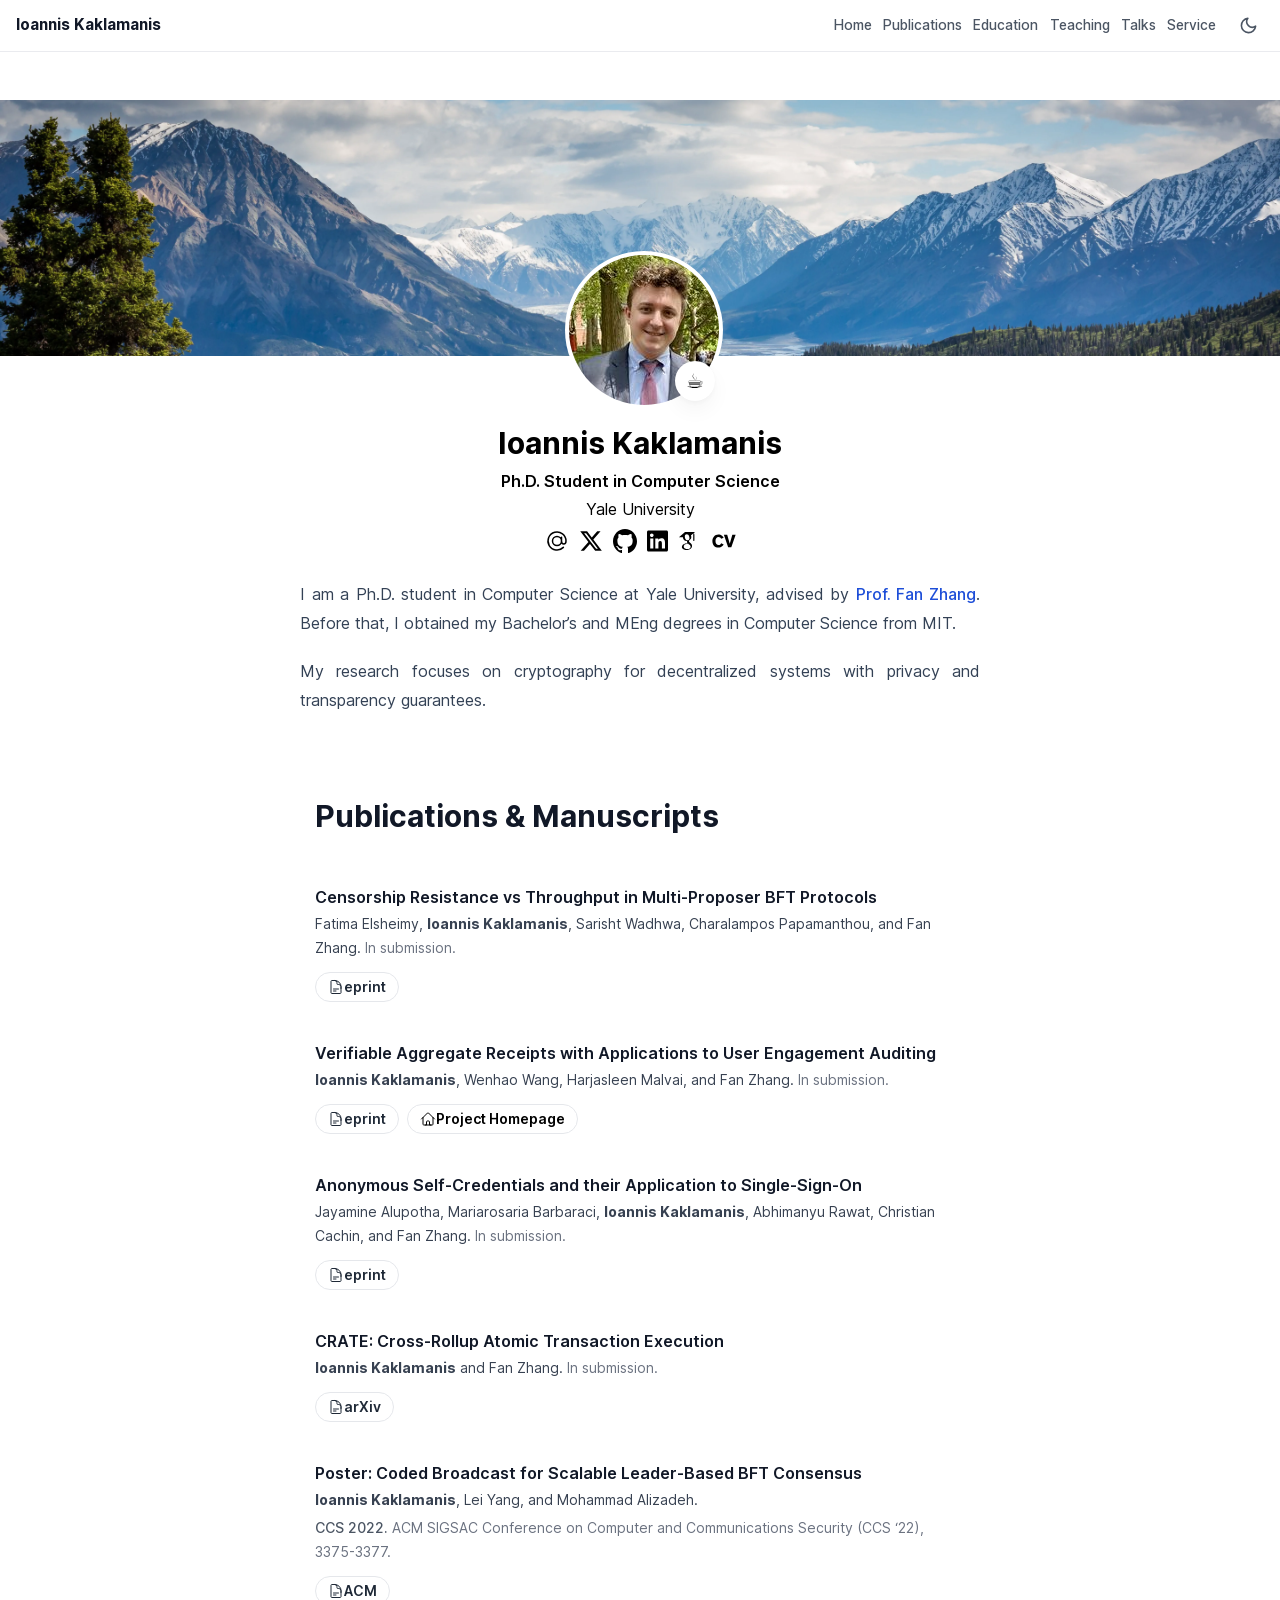
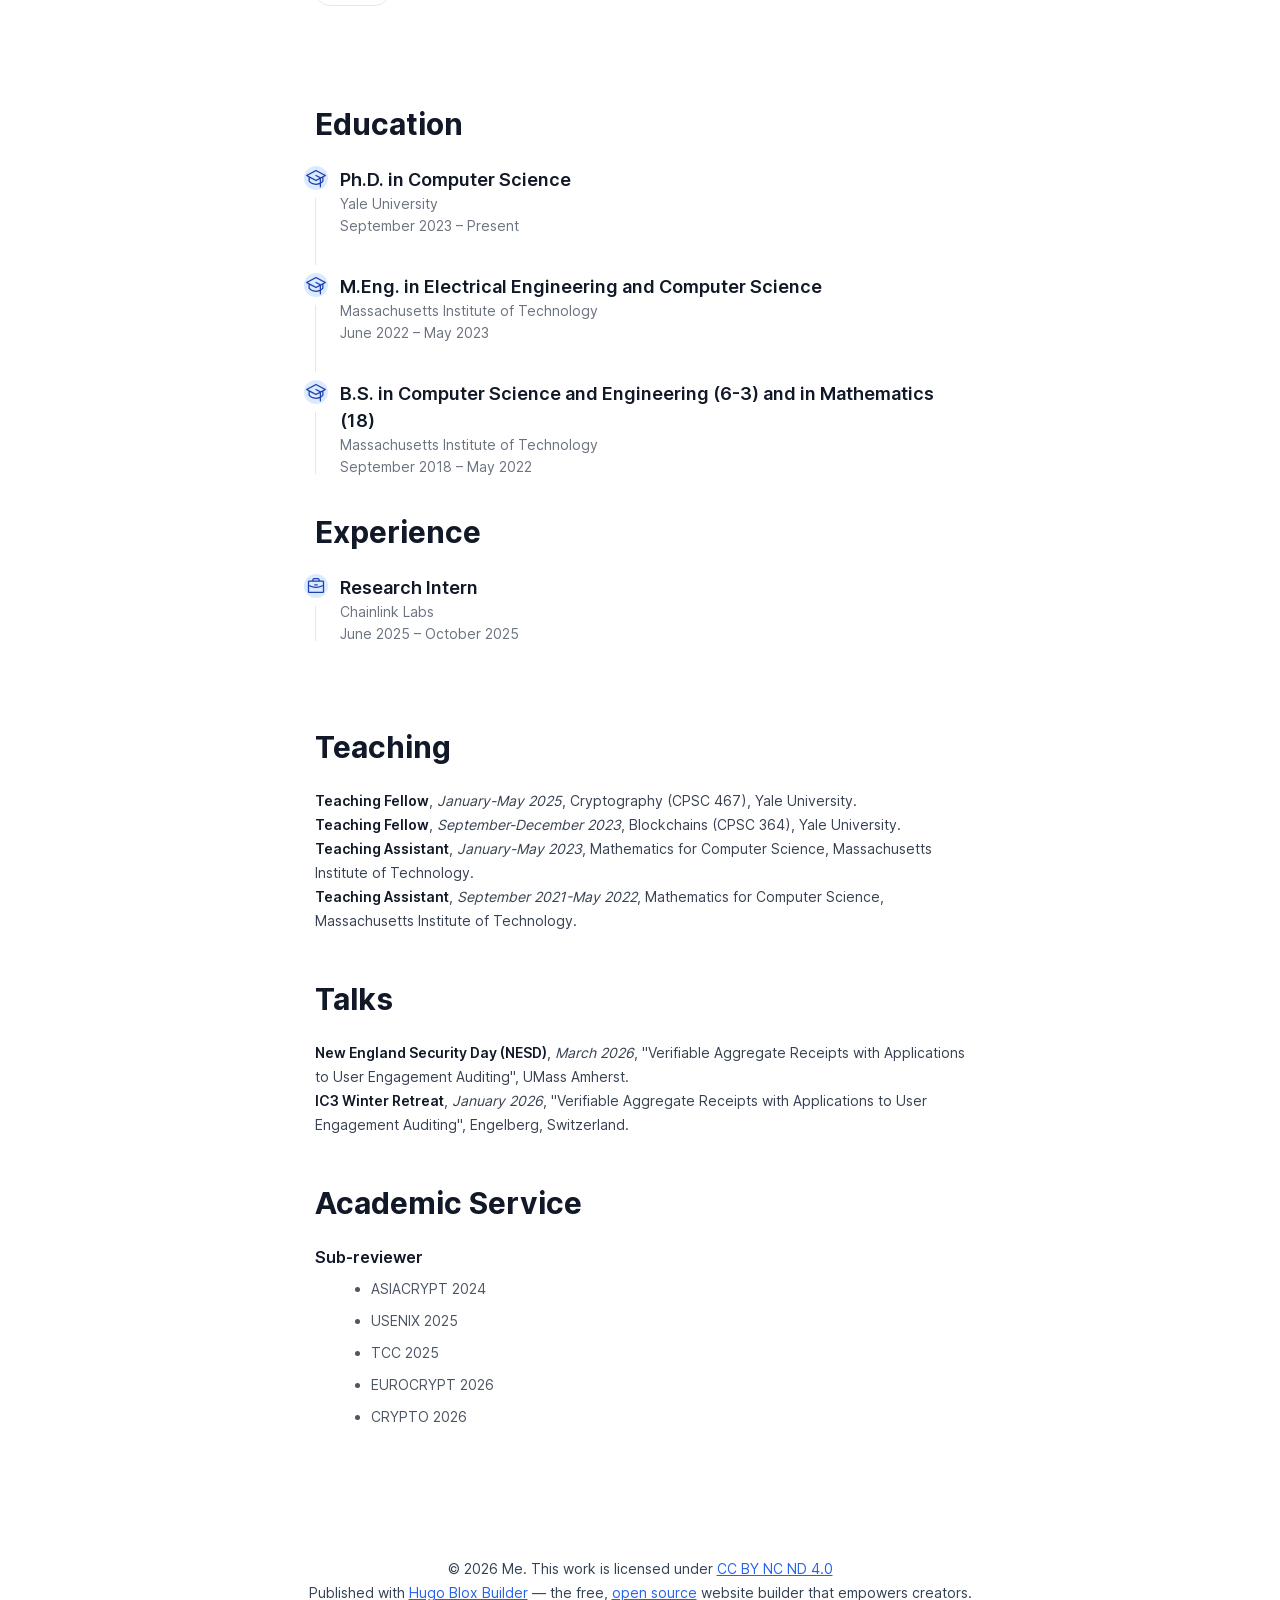
==== commit 1704b51e: "Update personal website content" ====
--- a/index.html
+++ b/index.html
@@ -1,6 +1,6 @@
 <!doctype html>
 <!-- This site was created with Hugo Blox. https://hugoblox.com -->
-<!-- Last Published: May 7, 2025 --><html lang="en-us" dir="ltr"
+<!-- Last Published: May 14, 2026 --><html lang="en-us" dir="ltr"
       data-wc-theme-default="system">
   
 <head>
@@ -64,6 +64,9 @@
   
   
 
+  
+    
+    <link href="/css/custom.min.c8baf6b376a86b7909a95ecd8b47729d1d280d3a18037d2e778bbcdab34c161c.css" rel="stylesheet" />
   
 
   <script>
@@ -277,6 +280,78 @@
         
       
     
+      
+      
+        
+        
+          
+        
+          
+        
+          
+        
+          
+        
+          
+        
+        
+        
+      
+    
+      
+      
+        
+        
+          
+        
+          
+        
+          
+        
+          
+        
+          
+        
+        
+        
+      
+    
+      
+      
+        
+        
+          
+        
+          
+        
+          
+        
+          
+        
+          
+        
+        
+        
+      
+    
+      
+      
+        
+        
+          
+        
+          
+        
+          
+        
+          
+        
+          
+        
+        
+        
+      
+    
   
   
   
@@ -336,30 +411,100 @@
         
         
         
-          <div class="absolute right-0 top-0 m-3 bg-primary-100 dark:bg-primary-700 rounded-full p-2 z-10">
-  <div class="h-[24px] w-[24px]">
-    <button class="theme-toggle" accesskey="t" title="" aria-label="Display preferences">
-      <svg id="moon" xmlns="http://www.w3.org/2000/svg" width="24" height="24" viewBox="0 0 24 24"
-           fill="none" stroke="currentColor" stroke-width="2" stroke-linecap="round"
-           stroke-linejoin="round" class="dark:hidden">
-        <path d="M21 12.79A9 9 0 1 1 11.21 3 7 7 0 0 0 21 12.79z"></path>
-      </svg>
-      <svg id="sun" xmlns="http://www.w3.org/2000/svg" width="24" height="24" viewBox="0 0 24 24"
-           fill="none" stroke="white" stroke-width="2" stroke-linecap="round"
-           stroke-linejoin="round" class=" dark:block [&:not(dark)]:hidden">
-        <circle cx="12" cy="12" r="5"></circle>
-        <line x1="12" y1="1" x2="12" y2="3"></line>
-        <line x1="12" y1="21" x2="12" y2="23"></line>
-        <line x1="4.22" y1="4.22" x2="5.64" y2="5.64"></line>
-        <line x1="18.36" y1="18.36" x2="19.78" y2="19.78"></line>
-        <line x1="1" y1="12" x2="3" y2="12"></line>
-        <line x1="21" y1="12" x2="23" y2="12"></line>
-        <line x1="4.22" y1="19.78" x2="5.64" y2="18.36"></line>
-        <line x1="18.36" y1="5.64" x2="19.78" y2="4.22"></line>
-      </svg>
-    </button>
-  </div>
-</div>
+          <header class="academic-navbar">
+  <a class="academic-navbar__brand" href="/">Ioannis Kaklamanis</a>
+
+  <nav class="academic-navbar__links" aria-label="Main navigation">
+    
+      
+      
+        <a href="/">Home</a>
+      
+    
+      
+      
+        
+        <a href="#publications" data-scroll-target="publications">Publications</a>
+      
+    
+      
+      
+        
+        <a href="#education" data-scroll-target="education">Education</a>
+      
+    
+      
+      
+        
+        <a href="#teaching" data-scroll-target="teaching">Teaching</a>
+      
+    
+      
+      
+        
+        <a href="#talks" data-scroll-target="talks">Talks</a>
+      
+    
+      
+      
+        
+        <a href="#service" data-scroll-target="service">Service</a>
+      
+    
+  </nav>
+
+  <button class="theme-toggle academic-navbar__theme" accesskey="t" aria-label="Display preferences">
+    <svg class="dark:hidden" xmlns="http://www.w3.org/2000/svg" width="19" height="19" viewBox="0 0 24 24" fill="none" stroke="currentColor" stroke-width="2" stroke-linecap="round" stroke-linejoin="round">
+      <path d="M21 12.79A9 9 0 1 1 11.21 3 7 7 0 0 0 21 12.79z"></path>
+    </svg>
+    <svg class="dark:block [&:not(dark)]:hidden" xmlns="http://www.w3.org/2000/svg" width="19" height="19" viewBox="0 0 24 24" fill="none" stroke="currentColor" stroke-width="2" stroke-linecap="round" stroke-linejoin="round">
+      <circle cx="12" cy="12" r="5"></circle>
+      <line x1="12" y1="1" x2="12" y2="3"></line>
+      <line x1="12" y1="21" x2="12" y2="23"></line>
+      <line x1="4.22" y1="4.22" x2="5.64" y2="5.64"></line>
+      <line x1="18.36" y1="18.36" x2="19.78" y2="19.78"></line>
+      <line x1="1" y1="12" x2="3" y2="12"></line>
+      <line x1="21" y1="12" x2="23" y2="12"></line>
+      <line x1="4.22" y1="19.78" x2="5.64" y2="18.36"></line>
+      <line x1="18.36" y1="5.64" x2="19.78" y2="4.22"></line>
+    </svg>
+  </button>
+</header>
+
+<script>
+  (function () {
+    function scrollToSection(id, updateHash) {
+      var target = document.getElementById(id);
+      if (!target) return;
+
+      var header = document.querySelector('.academic-navbar');
+      var headerHeight = header ? header.getBoundingClientRect().height : 0;
+      var top = target.getBoundingClientRect().top + window.pageYOffset - headerHeight - 12;
+
+      window.scrollTo({ top: Math.max(0, top), behavior: 'smooth' });
+
+      if (updateHash && window.location.hash !== '#' + id) {
+        history.pushState(null, '', '#' + id);
+      }
+    }
+
+    document.addEventListener('click', function (event) {
+      var link = event.target.closest('.academic-navbar__links a[data-scroll-target]');
+      if (!link) return;
+
+      event.preventDefault();
+      scrollToSection(link.getAttribute('data-scroll-target'), true);
+    });
+
+    window.addEventListener('load', function () {
+      if (window.location.hash.length > 1) {
+        window.requestAnimationFrame(function () {
+          scrollToSection(window.location.hash.slice(1), false);
+        });
+      }
+    });
+  })();
+</script>
 
         
       
@@ -418,40 +563,37 @@
 
 
   
-    
-    
-    
-  
-
-
-
-
-
-
-
-
-
-
-
-
-
-
-
-
-
-
-
-
-
-
-
-
-
-
-
-
-
-<section id="section-resume-biography" class="relative hbb-section blox-resume-biography  " style="padding: 4rem 0 4rem 0;" >
+  
+
+
+
+
+
+
+
+
+
+
+
+
+
+
+
+
+
+
+
+
+
+
+
+
+
+
+
+
+
+<section id="section-resume-biography" class="relative hbb-section blox-resume-biography  " style="padding: 3rem 0 2rem 0;" >
  <div class="home-section-bg " >
    
  </div>
@@ -619,7 +761,7 @@
       
     
     <li>
-      <a href="/uploads/resume.pdf" target="_blank" rel="noopener" aria-label="academicons/cv"
+      <a href="/uploads/resume_06_26.pdf" target="_blank" rel="noopener" aria-label="academicons/cv"
           data-toggle="tooltip" data-placement="top" title="Download My CV">
         <svg style="height: 1.5rem;" xmlns="http://www.w3.org/2000/svg" viewBox="0 0 512 512"><path fill="currentColor" d="M249.18 328.324c-9.788 15.384-19.179 30.434-40.222 45.055c-11.256 7.89-37.164 23.306-73.99 23.306C64.709 396.685 8 345.605 8 255.801c0-78.486 53.345-140.486 128.466-140.486c30.434 0 57.474 10.521 77.387 26.304c18.414 14.65 27.038 29.304 34.563 42.456l-52.58 26.273c-3.762-8.626-8.29-17.649-19.913-27.406c-12.784-10.155-25.54-13.152-36.46-13.152c-42.821 0-65.364 39.825-65.364 84.145c0 58.238 29.7 87.143 65.364 87.143c34.563 0 48.48-24.042 57.474-39.426l52.243 26.673zm184.194-204.75H504l-92.037 265.22h-67.597l-90.904-265.22h70.625l54.843 188.6z"/></svg>
       </a>
@@ -630,7 +772,8 @@
   
   <div class="pt-2 d-flex justify-content-center prose prose-slate lg:prose-xl dark:prose-invert">
     <div class="bio-text" style="text-align: justify; font-size: 0.8em;">
-      <p>I am a Ph.D. student in Computer Science at Yale University, advised by <a href="https://www.fanzhang.me/" target="_blank" rel="noopener">Prof. Fan Zhang</a>. My research focuses on cryptography for decentralized systems with privacy and transparency guarantees.</p>
+      <p>I am a Ph.D. student in Computer Science at Yale University, advised by <a href="https://www.fanzhang.me/" target="_blank" rel="noopener">Prof. Fan Zhang</a>. Before that, I obtained my Bachelor&rsquo;s and MEng degrees in Computer Science from MIT.</p>
+<p>My research focuses on cryptography for decentralized systems with privacy and transparency guarantees.</p>
 
     </div>
   </div>
@@ -699,40 +842,37 @@
 
 
   
-    
-    
-    
-  
-
-
-
-
-
-
-
-
-
-
-
-
-
-
-
-
-
-
-
-
-
-
-
-
-
-
-
-
-
-<section id="section-resume-experience" class="relative hbb-section blox-resume-experience  " style="padding: 4rem 0 4rem 0;" >
+  
+
+
+
+
+
+
+
+
+
+
+
+
+
+
+
+
+
+
+
+
+
+
+
+
+
+
+
+
+
+<section id="publications" class="relative hbb-section blox-publications  " style="padding: 2rem 0 2rem 0;" >
  <div class="home-section-bg " >
    
  </div>
@@ -747,6 +887,301 @@
 
 
 
+<div class="mx-auto flex max-w-prose flex-col px-6 sm:px-0">
+  <div class="mb-8">
+    <h2 class="text-3xl font-bold text-gray-900 dark:text-white">Publications &amp; Manuscripts</h2>
+    
+  </div>
+
+  <div class="divide-y divide-gray-200 dark:divide-gray-700">
+    
+      
+      <article class="py-5">
+        <div class="min-w-0">
+          
+          <h3 class="text-base font-semibold leading-snug text-gray-900 dark:text-white">
+            
+              <a class="hover:text-primary-700 dark:hover:text-primary-300" href="https://eprint.iacr.org/2026/126" target="_blank" rel="noopener">Censorship Resistance vs Throughput in Multi-Proposer BFT Protocols</a>
+            
+          </h3>
+
+          <div class="mt-1 text-sm leading-6 text-gray-700 dark:text-gray-300">
+            Fatima Elsheimy, <strong>Ioannis Kaklamanis</strong>, Sarisht Wadhwa, Charalampos Papamanthou, and Fan Zhang.
+            
+              <span class="text-gray-500 dark:text-gray-400"> In submission.</span>
+            
+          </div>
+
+          
+
+          
+            <div class="mt-3 flex flex-wrap gap-2 text-sm">
+              
+                
+                
+                <a class="inline-flex items-center gap-1.5 rounded-full border px-3 py-1.5 text-sm font-semibold leading-none transition border-gray-200 bg-white text-gray-800 hover:border-primary-200 hover:bg-primary-50 hover:text-primary-800 dark:border-gray-700 dark:bg-gray-900 dark:text-gray-200 dark:hover:border-primary-700 dark:hover:bg-primary-950 dark:hover:text-primary-200" href="https://eprint.iacr.org/2026/126" target="_blank" rel="noopener">
+                  <svg class="h-4 w-4 shrink-0" aria-hidden="true" xmlns="http://www.w3.org/2000/svg" viewBox="0 0 24 24"><path fill="none" stroke="currentColor" stroke-linecap="round" stroke-linejoin="round" stroke-width="1.5" d="M19.5 14.25v-2.625a3.375 3.375 0 0 0-3.375-3.375h-1.5A1.125 1.125 0 0 1 13.5 7.125v-1.5a3.375 3.375 0 0 0-3.375-3.375H8.25m0 12.75h7.5m-7.5 3H12M10.5 2.25H5.625c-.621 0-1.125.504-1.125 1.125v17.25c0 .621.504 1.125 1.125 1.125h12.75c.621 0 1.125-.504 1.125-1.125V11.25a9 9 0 0 0-9-9"/></svg>
+                  <span>eprint</span>
+                </a>
+              
+            </div>
+          
+        </div>
+      </article>
+    
+      
+      <article class="py-5">
+        <div class="min-w-0">
+          
+          <h3 class="text-base font-semibold leading-snug text-gray-900 dark:text-white">
+            
+              <a class="hover:text-primary-700 dark:hover:text-primary-300" href="https://eprint.iacr.org/2025/2330" target="_blank" rel="noopener">Verifiable Aggregate Receipts with Applications to User Engagement Auditing</a>
+            
+          </h3>
+
+          <div class="mt-1 text-sm leading-6 text-gray-700 dark:text-gray-300">
+            <strong>Ioannis Kaklamanis</strong>, Wenhao Wang, Harjasleen Malvai, and Fan Zhang.
+            
+              <span class="text-gray-500 dark:text-gray-400"> In submission.</span>
+            
+          </div>
+
+          
+
+          
+            <div class="mt-3 flex flex-wrap gap-2 text-sm">
+              
+                
+                
+                <a class="inline-flex items-center gap-1.5 rounded-full border px-3 py-1.5 text-sm font-semibold leading-none transition border-gray-200 bg-white text-gray-800 hover:border-primary-200 hover:bg-primary-50 hover:text-primary-800 dark:border-gray-700 dark:bg-gray-900 dark:text-gray-200 dark:hover:border-primary-700 dark:hover:bg-primary-950 dark:hover:text-primary-200" href="https://eprint.iacr.org/2025/2330" target="_blank" rel="noopener">
+                  <svg class="h-4 w-4 shrink-0" aria-hidden="true" xmlns="http://www.w3.org/2000/svg" viewBox="0 0 24 24"><path fill="none" stroke="currentColor" stroke-linecap="round" stroke-linejoin="round" stroke-width="1.5" d="M19.5 14.25v-2.625a3.375 3.375 0 0 0-3.375-3.375h-1.5A1.125 1.125 0 0 1 13.5 7.125v-1.5a3.375 3.375 0 0 0-3.375-3.375H8.25m0 12.75h7.5m-7.5 3H12M10.5 2.25H5.625c-.621 0-1.125.504-1.125 1.125v17.25c0 .621.504 1.125 1.125 1.125h12.75c.621 0 1.125-.504 1.125-1.125V11.25a9 9 0 0 0-9-9"/></svg>
+                  <span>eprint</span>
+                </a>
+              
+                
+                
+                <a class="inline-flex items-center gap-1.5 rounded-full border px-3 py-1.5 text-sm font-semibold leading-none transition border-emerald-200 bg-emerald-50 text-emerald-800 hover:border-emerald-300 hover:bg-emerald-100 dark:border-emerald-800 dark:bg-emerald-950 dark:text-emerald-200 dark:hover:bg-emerald-900" href="https://var.hackingdecentralized.com/" target="_blank" rel="noopener">
+                  <svg class="h-4 w-4 shrink-0" aria-hidden="true" xmlns="http://www.w3.org/2000/svg" viewBox="0 0 24 24"><path fill="none" stroke="currentColor" stroke-linecap="round" stroke-linejoin="round" stroke-width="1.5" d="m2.25 12l8.955-8.955a1.124 1.124 0 0 1 1.59 0L21.75 12M4.5 9.75v10.125c0 .621.504 1.125 1.125 1.125H9.75v-4.875c0-.621.504-1.125 1.125-1.125h2.25c.621 0 1.125.504 1.125 1.125V21h4.125c.621 0 1.125-.504 1.125-1.125V9.75M8.25 21h8.25"/></svg>
+                  <span>Project Homepage</span>
+                </a>
+              
+            </div>
+          
+        </div>
+      </article>
+    
+      
+      <article class="py-5">
+        <div class="min-w-0">
+          
+          <h3 class="text-base font-semibold leading-snug text-gray-900 dark:text-white">
+            
+              <a class="hover:text-primary-700 dark:hover:text-primary-300" href="https://eprint.iacr.org/2025/618" target="_blank" rel="noopener">Anonymous Self-Credentials and their Application to Single-Sign-On</a>
+            
+          </h3>
+
+          <div class="mt-1 text-sm leading-6 text-gray-700 dark:text-gray-300">
+            Jayamine Alupotha, Mariarosaria Barbaraci, <strong>Ioannis Kaklamanis</strong>, Abhimanyu Rawat, Christian Cachin, and Fan Zhang.
+            
+              <span class="text-gray-500 dark:text-gray-400"> In submission.</span>
+            
+          </div>
+
+          
+
+          
+            <div class="mt-3 flex flex-wrap gap-2 text-sm">
+              
+                
+                
+                <a class="inline-flex items-center gap-1.5 rounded-full border px-3 py-1.5 text-sm font-semibold leading-none transition border-gray-200 bg-white text-gray-800 hover:border-primary-200 hover:bg-primary-50 hover:text-primary-800 dark:border-gray-700 dark:bg-gray-900 dark:text-gray-200 dark:hover:border-primary-700 dark:hover:bg-primary-950 dark:hover:text-primary-200" href="https://eprint.iacr.org/2025/618" target="_blank" rel="noopener">
+                  <svg class="h-4 w-4 shrink-0" aria-hidden="true" xmlns="http://www.w3.org/2000/svg" viewBox="0 0 24 24"><path fill="none" stroke="currentColor" stroke-linecap="round" stroke-linejoin="round" stroke-width="1.5" d="M19.5 14.25v-2.625a3.375 3.375 0 0 0-3.375-3.375h-1.5A1.125 1.125 0 0 1 13.5 7.125v-1.5a3.375 3.375 0 0 0-3.375-3.375H8.25m0 12.75h7.5m-7.5 3H12M10.5 2.25H5.625c-.621 0-1.125.504-1.125 1.125v17.25c0 .621.504 1.125 1.125 1.125h12.75c.621 0 1.125-.504 1.125-1.125V11.25a9 9 0 0 0-9-9"/></svg>
+                  <span>eprint</span>
+                </a>
+              
+            </div>
+          
+        </div>
+      </article>
+    
+      
+      <article class="py-5">
+        <div class="min-w-0">
+          
+          <h3 class="text-base font-semibold leading-snug text-gray-900 dark:text-white">
+            
+              <a class="hover:text-primary-700 dark:hover:text-primary-300" href="https://arxiv.org/abs/2502.04659" target="_blank" rel="noopener">CRATE: Cross-Rollup Atomic Transaction Execution</a>
+            
+          </h3>
+
+          <div class="mt-1 text-sm leading-6 text-gray-700 dark:text-gray-300">
+            <strong>Ioannis Kaklamanis</strong> and Fan Zhang.
+            
+              <span class="text-gray-500 dark:text-gray-400"> In submission.</span>
+            
+          </div>
+
+          
+
+          
+            <div class="mt-3 flex flex-wrap gap-2 text-sm">
+              
+                
+                
+                <a class="inline-flex items-center gap-1.5 rounded-full border px-3 py-1.5 text-sm font-semibold leading-none transition border-gray-200 bg-white text-gray-800 hover:border-primary-200 hover:bg-primary-50 hover:text-primary-800 dark:border-gray-700 dark:bg-gray-900 dark:text-gray-200 dark:hover:border-primary-700 dark:hover:bg-primary-950 dark:hover:text-primary-200" href="https://arxiv.org/abs/2502.04659" target="_blank" rel="noopener">
+                  <svg class="h-4 w-4 shrink-0" aria-hidden="true" xmlns="http://www.w3.org/2000/svg" viewBox="0 0 24 24"><path fill="none" stroke="currentColor" stroke-linecap="round" stroke-linejoin="round" stroke-width="1.5" d="M19.5 14.25v-2.625a3.375 3.375 0 0 0-3.375-3.375h-1.5A1.125 1.125 0 0 1 13.5 7.125v-1.5a3.375 3.375 0 0 0-3.375-3.375H8.25m0 12.75h7.5m-7.5 3H12M10.5 2.25H5.625c-.621 0-1.125.504-1.125 1.125v17.25c0 .621.504 1.125 1.125 1.125h12.75c.621 0 1.125-.504 1.125-1.125V11.25a9 9 0 0 0-9-9"/></svg>
+                  <span>arXiv</span>
+                </a>
+              
+            </div>
+          
+        </div>
+      </article>
+    
+      
+      <article class="py-5">
+        <div class="min-w-0">
+          
+          <h3 class="text-base font-semibold leading-snug text-gray-900 dark:text-white">
+            
+              <a class="hover:text-primary-700 dark:hover:text-primary-300" href="https://doi.org/10.1145/3548606.3563494" target="_blank" rel="noopener">Poster: Coded Broadcast for Scalable Leader-Based BFT Consensus</a>
+            
+          </h3>
+
+          <div class="mt-1 text-sm leading-6 text-gray-700 dark:text-gray-300">
+            <strong>Ioannis Kaklamanis</strong>, Lei Yang, and Mohammad Alizadeh.
+            
+          </div>
+
+          
+            <div class="mt-1 text-sm leading-6 text-gray-500 dark:text-gray-400">
+              <span class="font-medium text-gray-600 dark:text-gray-300">CCS 2022.</span>
+               ACM SIGSAC Conference on Computer and Communications Security (CCS &lsquo;22), 3375-3377.
+            </div>
+          
+
+          
+            <div class="mt-3 flex flex-wrap gap-2 text-sm">
+              
+                
+                
+                <a class="inline-flex items-center gap-1.5 rounded-full border px-3 py-1.5 text-sm font-semibold leading-none transition border-gray-200 bg-white text-gray-800 hover:border-primary-200 hover:bg-primary-50 hover:text-primary-800 dark:border-gray-700 dark:bg-gray-900 dark:text-gray-200 dark:hover:border-primary-700 dark:hover:bg-primary-950 dark:hover:text-primary-200" href="https://doi.org/10.1145/3548606.3563494" target="_blank" rel="noopener">
+                  <svg class="h-4 w-4 shrink-0" aria-hidden="true" xmlns="http://www.w3.org/2000/svg" viewBox="0 0 24 24"><path fill="none" stroke="currentColor" stroke-linecap="round" stroke-linejoin="round" stroke-width="1.5" d="M19.5 14.25v-2.625a3.375 3.375 0 0 0-3.375-3.375h-1.5A1.125 1.125 0 0 1 13.5 7.125v-1.5a3.375 3.375 0 0 0-3.375-3.375H8.25m0 12.75h7.5m-7.5 3H12M10.5 2.25H5.625c-.621 0-1.125.504-1.125 1.125v17.25c0 .621.504 1.125 1.125 1.125h12.75c.621 0 1.125-.504 1.125-1.125V11.25a9 9 0 0 0-9-9"/></svg>
+                  <span>ACM</span>
+                </a>
+              
+            </div>
+          
+        </div>
+      </article>
+    
+  </div>
+</div>
+
+
+  
+
+  
+</section>
+
+  
+
+  
+  
+    
+
+
+
+
+
+
+
+
+  
+
+  
+
+  
+
+  
+
+  
+
+
+
+
+
+
+
+
+
+
+
+
+
+
+
+
+
+
+
+
+
+
+
+
+
+
+
+
+
+
+  
+  
+
+
+
+
+
+
+
+
+
+
+
+
+
+
+
+
+
+
+
+
+
+
+
+
+
+
+
+
+
+<section id="education" class="relative hbb-section blox-resume-experience  " style="padding: 3rem 0 2rem 0;" >
+ <div class="home-section-bg " >
+   
+ </div>
+  
+
+  
+
+    
+
+
+
+
+
+
 
 
 
@@ -762,8 +1197,37 @@
 
 
 
-<div class="flex flex-col lg:gap-x-6 w-100 px-6 sm:px-0 ">
-
+<div class="flex flex-col lg:gap-x-6 w-100 px-6 sm:px-0 flex-col-reverse">
+
+
+<div class="w-full">
+  <h3 class="mb-6 text-3xl font-bold text-gray-900 dark:text-white">Experience</h3>
+  <ol class="relative border-s border-gray-200 dark:border-gray-700">
+    
+    <li class="mb-10 ms-6">
+        <span class="absolute flex items-center justify-center w-6 h-6 bg-primary-100 rounded-full -start-3 ring-8 ring-white dark:ring-gray-900 dark:bg-primary-900">
+            <svg xmlns="http://www.w3.org/2000/svg" fill="currentColor" viewBox="0 0 256 256" class="w-5 h-5 text-primary-800 dark:text-primary-300"><path d="M216,56H176V48a24,24,0,0,0-24-24H104A24,24,0,0,0,80,48v8H40A16,16,0,0,0,24,72V200a16,16,0,0,0,16,16H216a16,16,0,0,0,16-16V72A16,16,0,0,0,216,56ZM96,48a8,8,0,0,1,8-8h48a8,8,0,0,1,8,8v8H96ZM216,72v41.61A184,184,0,0,1,128,136a184.07,184.07,0,0,1-88-22.38V72Zm0,128H40V131.64A200.19,200.19,0,0,0,128,152a200.25,200.25,0,0,0,88-20.37V200ZM104,112a8,8,0,0,1,8-8h32a8,8,0,0,1,0,16H112A8,8,0,0,1,104,112Z"></path></svg>
+        </span>
+      <h3 class="flex items-center mb-1 text-lg font-semibold text-gray-900 dark:text-white text-wrap">Research Intern
+        
+      </h3>
+      <span class="block mb-2 text-sm font-normal leading-none text-gray-500 dark:text-gray-300">Chainlink Labs</span>
+      <time class="block mb-3 text-sm font-normal leading-none text-gray-500 dark:text-gray-300">
+        
+          June 2025 –
+        
+        
+          October 2025
+        
+      </time>
+      <div class="mb-4 text-base font-normal text-gray-500 dark:text-gray-300 text-wrap prose prose-slate dark:prose-invert"></div>
+
+      
+
+    </li>
+    
+  </ol>
+</div>
 
 
 
@@ -856,6 +1320,420 @@
 
   
 
+  
+  
+    
+
+
+
+
+
+
+
+
+  
+
+  
+
+  
+
+  
+
+  
+
+
+
+
+
+
+
+
+
+
+
+
+
+
+
+
+
+
+
+
+
+
+
+
+
+
+
+
+
+
+  
+  
+
+
+
+
+
+
+
+
+
+
+
+
+
+
+
+
+
+
+
+
+
+
+
+
+
+
+
+
+
+<section id="teaching" class="relative hbb-section blox-cv-list  " style="padding: 1rem 0 2rem 0;" >
+ <div class="home-section-bg " >
+   
+ </div>
+  
+
+  
+
+    
+
+
+
+
+
+<div class="mx-auto flex max-w-prose flex-col px-6 sm:px-0">
+  <h2 class="mb-6 text-3xl font-bold text-gray-900 dark:text-white">Teaching</h2>
+
+  <div class="space-y-5">
+    
+      <article>
+        
+          <div class="text-sm leading-6 text-gray-700 dark:text-gray-300">
+            <span class="font-semibold text-gray-900 dark:text-white">Teaching Fellow</span>,
+            <span class="italic">January-May 2025</span>,
+            Cryptography (CPSC 467), Yale University.
+          </div>
+        
+      </article>
+    
+      <article>
+        
+          <div class="text-sm leading-6 text-gray-700 dark:text-gray-300">
+            <span class="font-semibold text-gray-900 dark:text-white">Teaching Fellow</span>,
+            <span class="italic">September-December 2023</span>,
+            Blockchains (CPSC 364), Yale University.
+          </div>
+        
+      </article>
+    
+      <article>
+        
+          <div class="text-sm leading-6 text-gray-700 dark:text-gray-300">
+            <span class="font-semibold text-gray-900 dark:text-white">Teaching Assistant</span>,
+            <span class="italic">January-May 2023</span>,
+            Mathematics for Computer Science, Massachusetts Institute of Technology.
+          </div>
+        
+      </article>
+    
+      <article>
+        
+          <div class="text-sm leading-6 text-gray-700 dark:text-gray-300">
+            <span class="font-semibold text-gray-900 dark:text-white">Teaching Assistant</span>,
+            <span class="italic">September 2021-May 2022</span>,
+            Mathematics for Computer Science, Massachusetts Institute of Technology.
+          </div>
+        
+      </article>
+    
+  </div>
+</div>
+
+
+  
+
+  
+</section>
+
+  
+
+  
+  
+    
+
+
+
+
+
+
+
+
+  
+
+  
+
+  
+
+  
+
+  
+
+
+
+
+
+
+
+
+
+
+
+
+
+
+
+
+
+
+
+
+
+
+
+
+
+
+
+
+
+
+  
+  
+
+
+
+
+
+
+
+
+
+
+
+
+
+
+
+
+
+
+
+
+
+
+
+
+
+
+
+
+
+<section id="talks" class="relative hbb-section blox-cv-list  " style="padding: 1rem 0 2rem 0;" >
+ <div class="home-section-bg " >
+   
+ </div>
+  
+
+  
+
+    
+
+
+
+
+
+<div class="mx-auto flex max-w-prose flex-col px-6 sm:px-0">
+  <h2 class="mb-6 text-3xl font-bold text-gray-900 dark:text-white">Talks</h2>
+
+  <div class="space-y-5">
+    
+      <article>
+        
+          <div class="text-sm leading-6 text-gray-700 dark:text-gray-300">
+            <a class="font-semibold text-gray-900 hover:text-primary-700 dark:text-white dark:hover:text-primary-300" href="https://nesd.cs.umass.edu/" target="_blank" rel="noopener">New England Security Day (NESD)</a>,
+            <span class="italic">March 2026</span>,
+            "Verifiable Aggregate Receipts with Applications to User Engagement Auditing", UMass Amherst.
+          </div>
+        
+      </article>
+    
+      <article>
+        
+          <div class="text-sm leading-6 text-gray-700 dark:text-gray-300">
+            <a class="font-semibold text-gray-900 hover:text-primary-700 dark:text-white dark:hover:text-primary-300" href="https://ic3research.org/ic3-winter-retreat-2026/" target="_blank" rel="noopener">IC3 Winter Retreat</a>,
+            <span class="italic">January 2026</span>,
+            "Verifiable Aggregate Receipts with Applications to User Engagement Auditing", Engelberg, Switzerland.
+          </div>
+        
+      </article>
+    
+  </div>
+</div>
+
+
+  
+
+  
+</section>
+
+  
+
+  
+  
+    
+
+
+
+
+
+
+
+
+  
+
+  
+
+  
+
+  
+
+  
+
+
+
+
+
+
+
+
+
+
+
+
+
+
+
+
+
+
+
+
+
+
+
+
+
+
+
+
+
+
+  
+  
+
+
+
+
+
+
+
+
+
+
+
+
+
+
+
+
+
+
+
+
+
+
+
+
+
+
+
+
+
+<section id="service" class="relative hbb-section blox-cv-list  " style="padding: 1rem 0 2rem 0;" >
+ <div class="home-section-bg " >
+   
+ </div>
+  
+
+  
+
+    
+
+
+
+
+
+<div class="mx-auto flex max-w-prose flex-col px-6 sm:px-0">
+  <h2 class="mb-6 text-3xl font-bold text-gray-900 dark:text-white">Academic Service</h2>
+
+  <div class="space-y-5">
+    
+      <article>
+        
+          <div class="text-base leading-7 text-gray-700 dark:text-gray-300">
+            <span class="font-semibold text-gray-900 dark:text-white">Sub-reviewer</span>
+          </div>
+          <ul class="mt-2 list-disc space-y-2 text-sm leading-6 text-gray-600 dark:text-gray-300" style="padding-left: 3.5rem;">
+            
+              <li>ASIACRYPT 2024</li>
+            
+              <li>USENIX 2025</li>
+            
+              <li>TCC 2025</li>
+            
+              <li>EUROCRYPT 2026</li>
+            
+              <li>CRYPTO 2026</li>
+            
+          </ul>
+        
+      </article>
+    
+  </div>
+</div>
+
+
+  
+
+  
+</section>
+
+  
+
 
     </div>
     <div class="page-footer">
@@ -909,7 +1787,7 @@
 
   
   <p class="powered-by text-center">
-    © 2025 Me. This work is licensed under <a href="https://creativecommons.org/licenses/by-nc-nd/4.0" rel="noopener noreferrer" target="_blank">CC BY NC ND 4.0</a>
+    © 2026 Me. This work is licensed under <a href="https://creativecommons.org/licenses/by-nc-nd/4.0" rel="noopener noreferrer" target="_blank">CC BY NC ND 4.0</a>
   </p>
   
 
--- a/css/custom.min.c8baf6b376a86b7909a95ecd8b47729d1d280d3a18037d2e778bbcdab34c161c.css
+++ b/css/custom.min.c8baf6b376a86b7909a95ecd8b47729d1d280d3a18037d2e778bbcdab34c161c.css
@@ -0,0 +1 @@
+.hbb-section{scroll-margin-top:4rem}.bio-text a{color:rgb(var(--color-primary-700)/1);text-decoration:none}.bio-text a:hover{color:rgb(var(--color-primary-800)/1)}.dark .bio-text a{color:rgb(var(--color-primary-300)/1)}.dark .bio-text a:hover{color:rgb(var(--color-primary-200)/1)}.academic-navbar{position:sticky;top:0;z-index:50;display:grid;grid-template-columns:auto 1fr auto;align-items:center;gap:1rem;min-height:3.25rem;padding:.55rem 1rem;border-bottom:1px solid rgb(229 231 235/.8);background:rgb(255 255 255/.92);backdrop-filter:blur(10px)}.dark .academic-navbar{border-bottom-color:rgb(55 65 81/.8);background:rgb(17 24 39/.9)}.academic-navbar__brand{font-size:.95rem;font-weight:700;color:#111827;white-space:nowrap}.dark .academic-navbar__brand{color:#fff}.academic-navbar__links{display:flex;justify-content:flex-end;gap:.7rem;min-width:0;overflow-x:auto;white-space:nowrap}.academic-navbar__links a{font-size:.86rem;font-weight:500;color:#4b5563}.academic-navbar__links a:hover{color:rgb(var(--color-primary-700)/1)}.dark .academic-navbar__links a{color:#d1d5db}.dark .academic-navbar__links a:hover{color:rgb(var(--color-primary-300)/1)}.academic-navbar__theme{display:inline-flex;align-items:center;justify-content:center;width:2rem;height:2rem;color:#4b5563}.dark .academic-navbar__theme{color:#e5e7eb}@media(max-width:720px){.academic-navbar{grid-template-columns:1fr auto}.academic-navbar__links{grid-column:1/-1;justify-content:flex-start;order:3}}
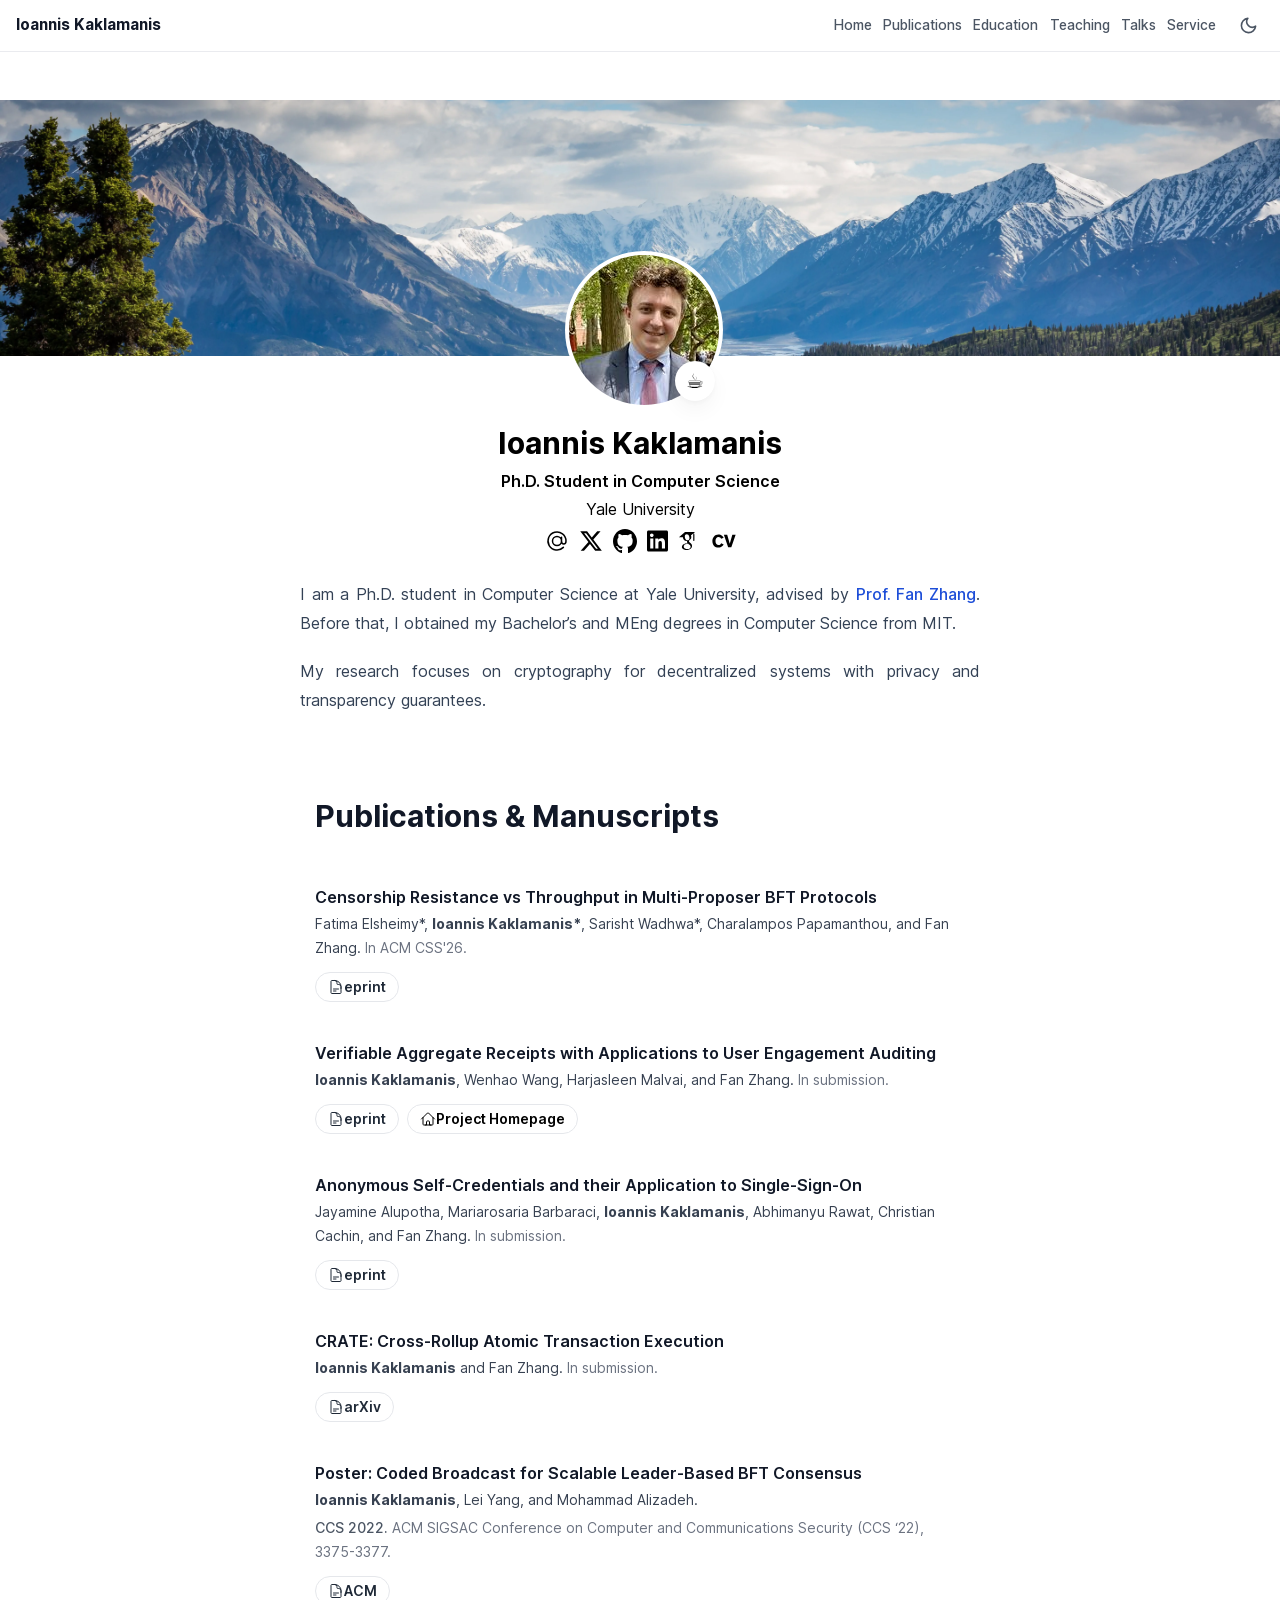
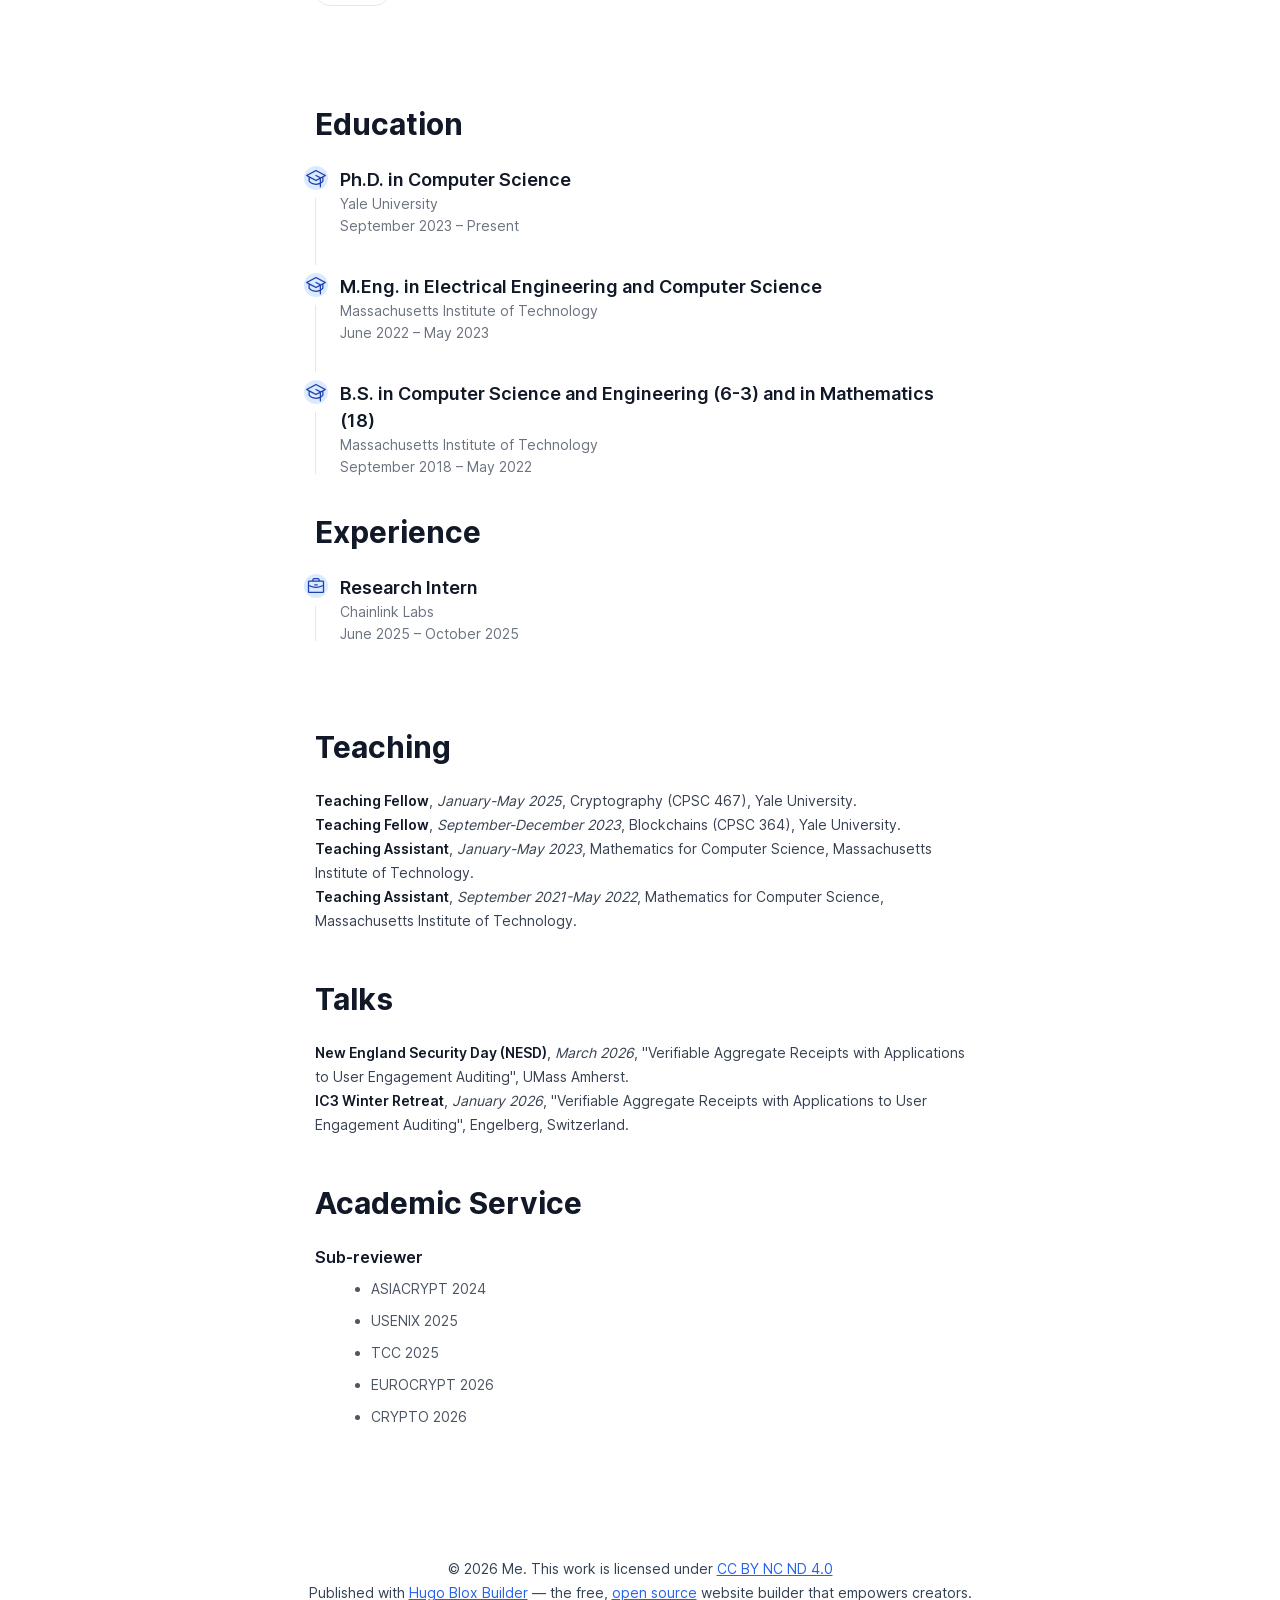
==== commit c463fb12: "Publish updated publication entry" ====
--- a/index.html
+++ b/index.html
@@ -906,9 +906,9 @@
           </h3>
 
           <div class="mt-1 text-sm leading-6 text-gray-700 dark:text-gray-300">
-            Fatima Elsheimy, <strong>Ioannis Kaklamanis</strong>, Sarisht Wadhwa, Charalampos Papamanthou, and Fan Zhang.
-            
-              <span class="text-gray-500 dark:text-gray-400"> In submission.</span>
+            Fatima Elsheimy*, <strong>Ioannis Kaklamanis*</strong>, Sarisht Wadhwa*, Charalampos Papamanthou, and Fan Zhang.
+            
+              <span class="text-gray-500 dark:text-gray-400"> In ACM CSS&#39;26.</span>
             
           </div>
 
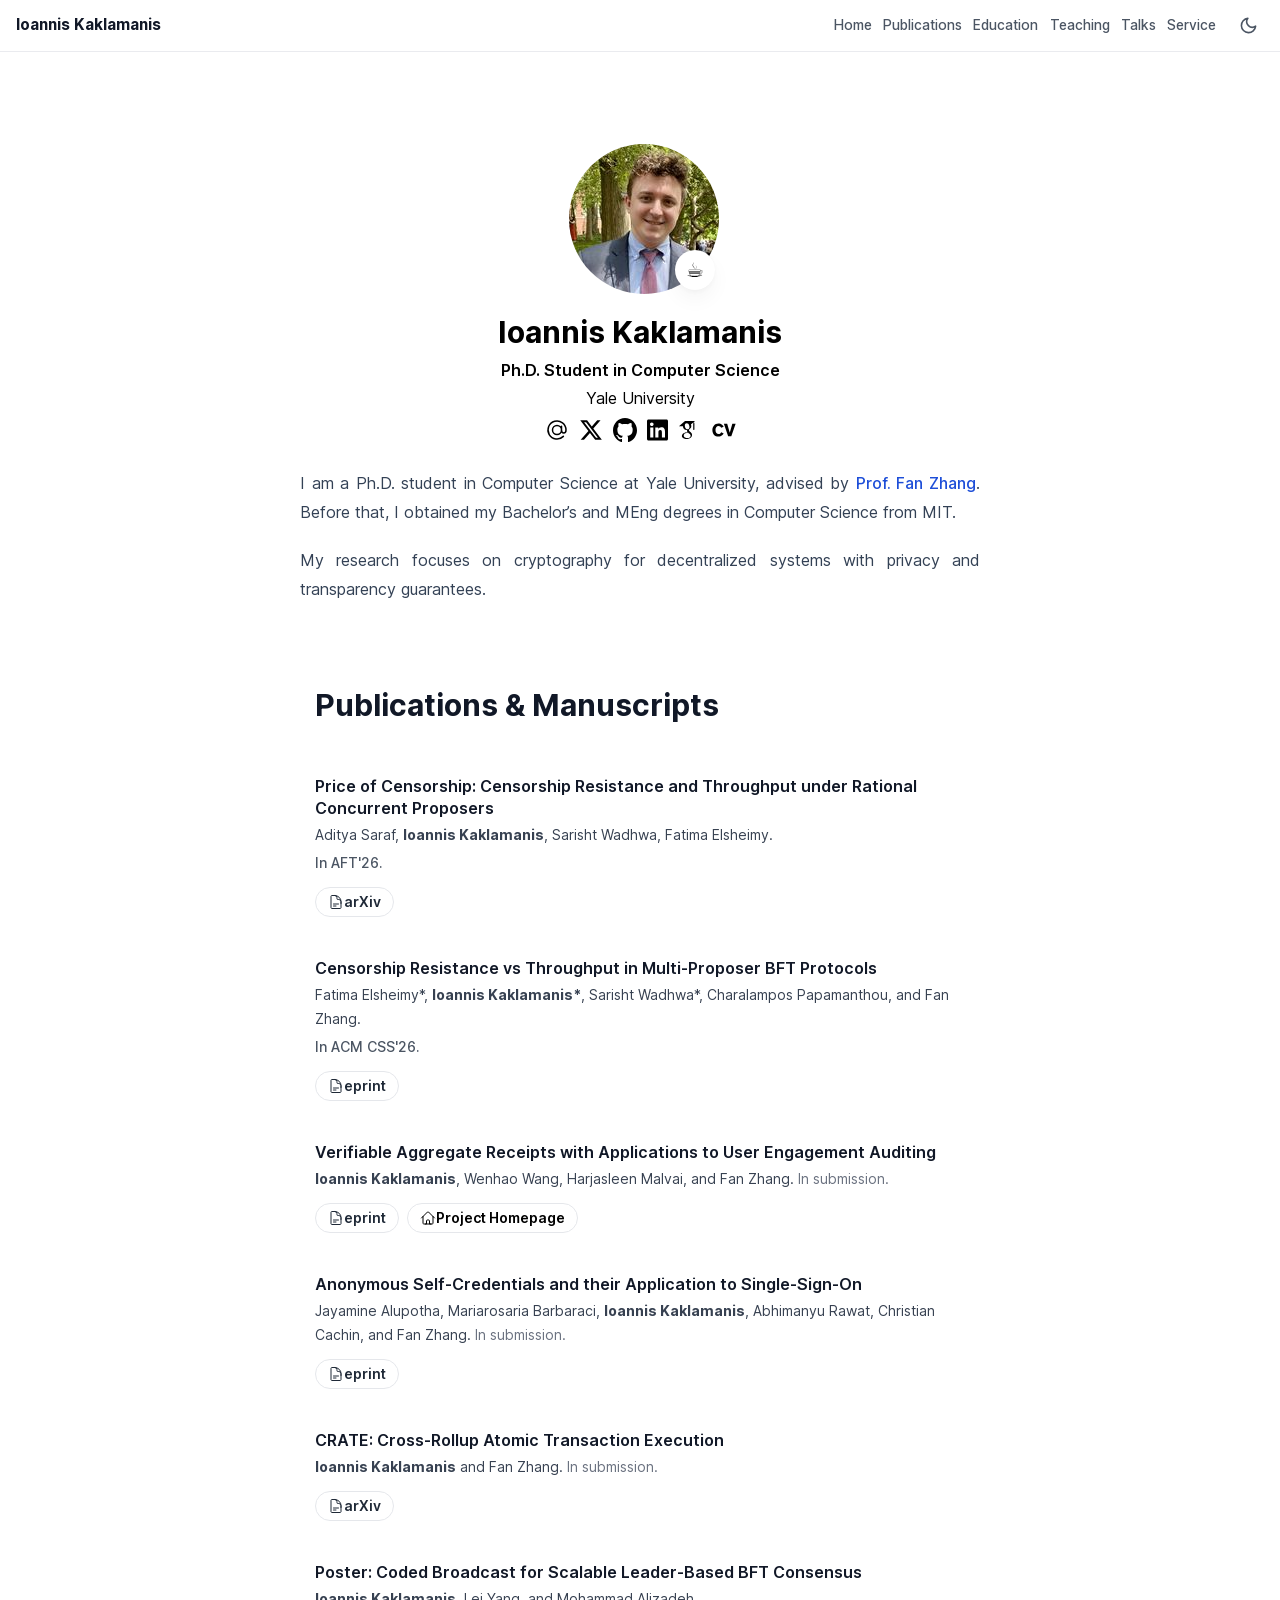
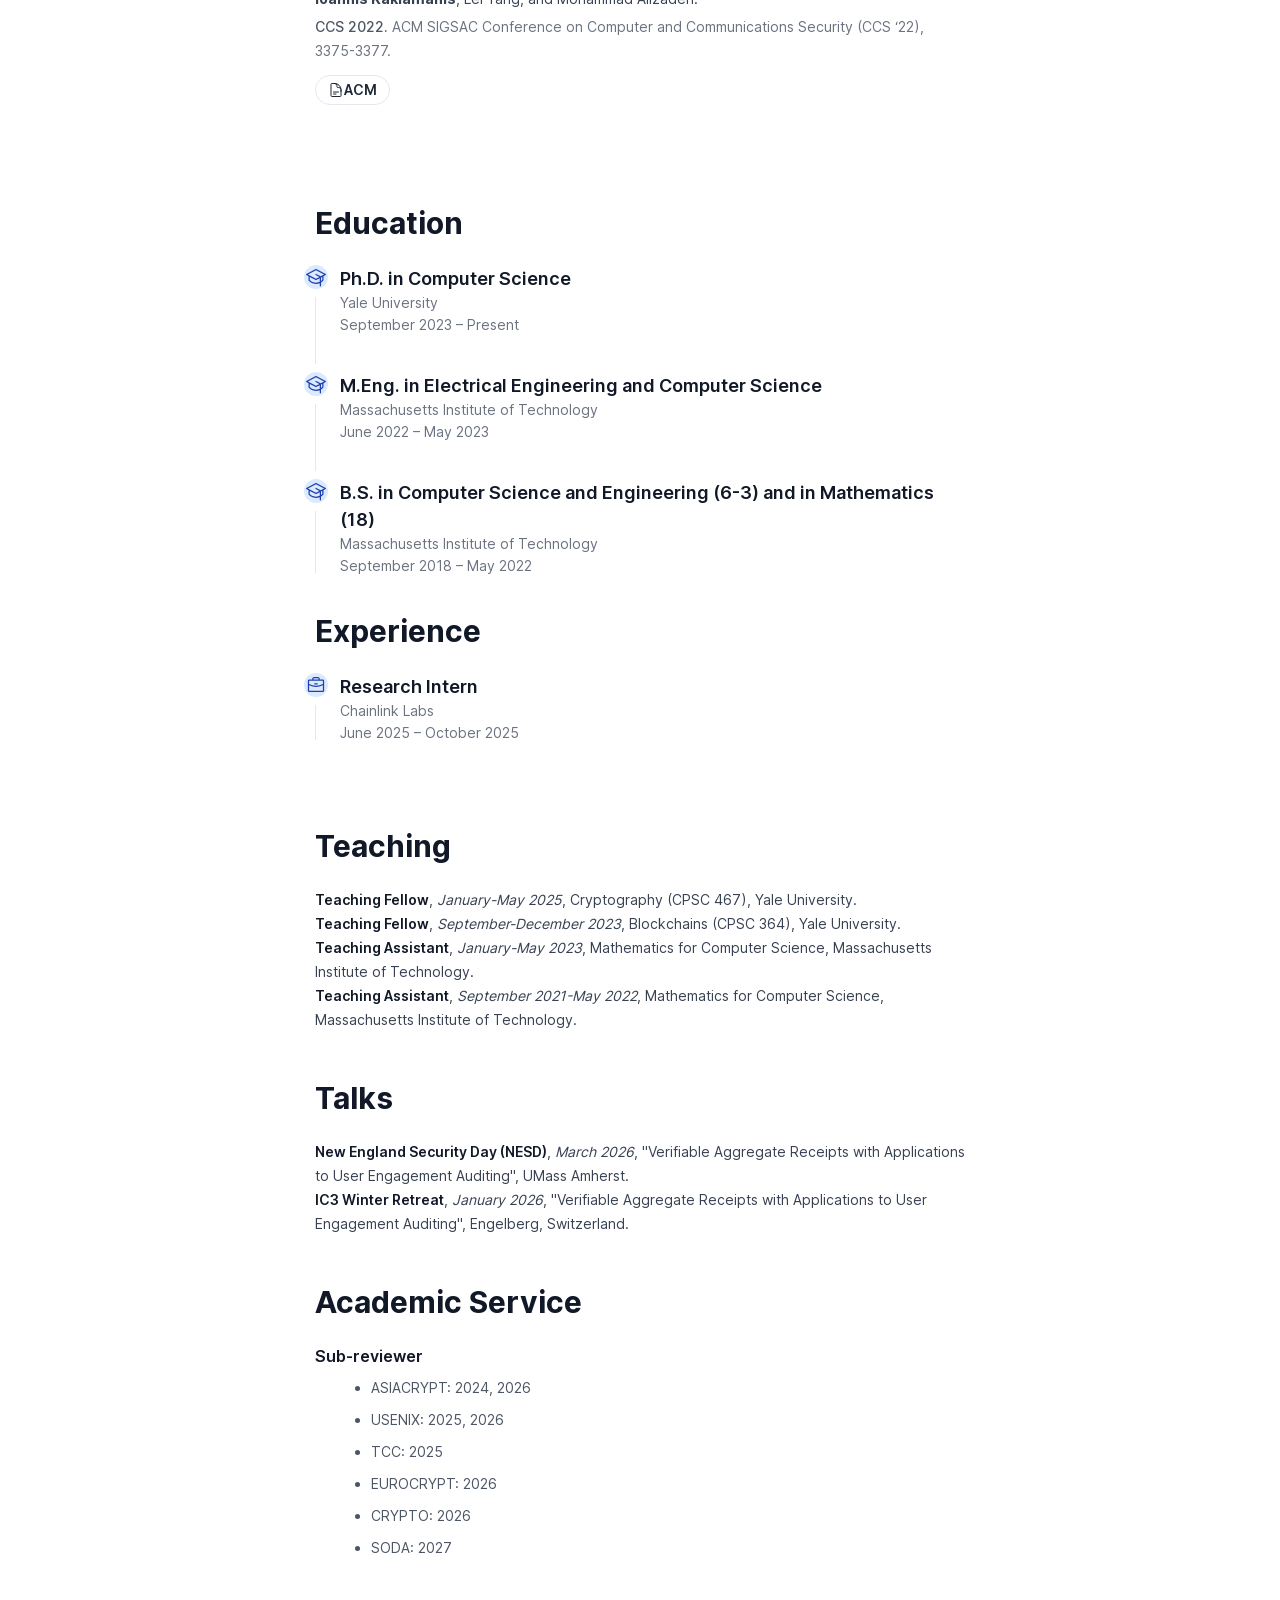
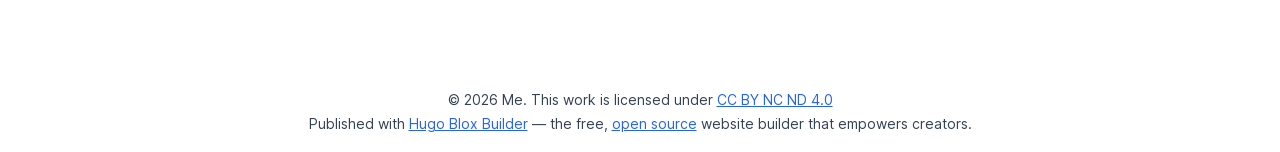
==== commit 774c5ecf: "Update service labels and CV link" ====
--- a/index.html
+++ b/index.html
@@ -1,6 +1,6 @@
 <!doctype html>
 <!-- This site was created with Hugo Blox. https://hugoblox.com -->
-<!-- Last Published: May 14, 2026 --><html lang="en-us" dir="ltr"
+<!-- Last Published: September 3, 2026 --><html lang="en" dir="ltr"
       data-wc-theme-default="system">
   
 <head>
@@ -44,7 +44,7 @@
   <meta name="description" content="A highly-customizable Hugo résumé theme powered by Hugo Blox Builder." />
 
   
-  <link rel="alternate" hreflang="en-us" href="https://ikaklamanis.com/" />
+  <link rel="alternate" hreflang="en" href="https://ikaklamanis.com/" />
 
   
   
@@ -195,7 +195,7 @@
   <meta property="og:url" content="https://ikaklamanis.com/" />
   <meta property="og:title" content="Home | Ioannis Kaklamanis | Homepage" />
   <meta property="og:description" content="A highly-customizable Hugo résumé theme powered by Hugo Blox Builder." /><meta property="og:image" content="https://ikaklamanis.com/media/icon_hu_573f6efbbde47b9c.png" />
-    <meta property="twitter:image" content="https://ikaklamanis.com/media/icon_hu_573f6efbbde47b9c.png" /><meta property="og:locale" content="en-us" />
+    <meta property="twitter:image" content="https://ikaklamanis.com/media/icon_hu_573f6efbbde47b9c.png" /><meta property="og:locale" content="en" />
   
     
       <meta property="og:updated_time" content="2023-10-24T00:00:00&#43;00:00" />
@@ -619,23 +619,13 @@
 
 
 
-<div class="w-full bg-gray-200 dark:bg-gray-900 flex flex-wrap items-center justify-center">
-    <div class="w-full bg-white rounded dark:bg-gray-800">
-      <div class="h-2/4 sm:h-64 overflow-hidden w-full">
-        <img class="w-full object-cover"
-             src="/media/kalen-emsley-Bkci_8qcdvQ-unsplash_hu_74ce2e412ea778cc.webp"
-             width="5760" height="1677"
-             alt="" />
-      </div>
-    </div>
-  </div>
 
 
 
 <div id="profile" class="resume-biography flex justify-center items-center flex-col dark:text-white">
   
 
-  <div class="avatar-wrapper -mt-[105px]">
+  <div class="avatar-wrapper mt-10">
     
     <img class="avatar rounded-full bg-white dark:bg-gray-800 p-1" src="/author/ioannis-kaklamanis/avatar_hu_3c6db88ea77e62e7.jpg" alt="Ioannis Kaklamanis"
          width="150" height="150">
@@ -761,7 +751,7 @@
       
     
     <li>
-      <a href="/uploads/resume_06_26.pdf" target="_blank" rel="noopener" aria-label="academicons/cv"
+      <a href="/uploads/resume.pdf" target="_blank" rel="noopener" aria-label="academicons/cv"
           data-toggle="tooltip" data-placement="top" title="Download My CV">
         <svg style="height: 1.5rem;" xmlns="http://www.w3.org/2000/svg" viewBox="0 0 512 512"><path fill="currentColor" d="M249.18 328.324c-9.788 15.384-19.179 30.434-40.222 45.055c-11.256 7.89-37.164 23.306-73.99 23.306C64.709 396.685 8 345.605 8 255.801c0-78.486 53.345-140.486 128.466-140.486c30.434 0 57.474 10.521 77.387 26.304c18.414 14.65 27.038 29.304 34.563 42.456l-52.58 26.273c-3.762-8.626-8.29-17.649-19.913-27.406c-12.784-10.155-25.54-13.152-36.46-13.152c-42.821 0-65.364 39.825-65.364 84.145c0 58.238 29.7 87.143 65.364 87.143c34.563 0 48.48-24.042 57.474-39.426l52.243 26.673zm184.194-204.75H504l-92.037 265.22h-67.597l-90.904-265.22h70.625l54.843 188.6z"/></svg>
       </a>
@@ -901,6 +891,43 @@
           
           <h3 class="text-base font-semibold leading-snug text-gray-900 dark:text-white">
             
+              <a class="hover:text-primary-700 dark:hover:text-primary-300" href="https://arxiv.org/abs/2607.16995" target="_blank" rel="noopener">Price of Censorship: Censorship Resistance and Throughput under Rational Concurrent Proposers</a>
+            
+          </h3>
+
+          <div class="mt-1 text-sm leading-6 text-gray-700 dark:text-gray-300">
+            Aditya Saraf, <strong>Ioannis Kaklamanis</strong>, Sarisht Wadhwa, Fatima Elsheimy.
+            
+          </div>
+
+          
+            <div class="mt-1 text-sm leading-6 text-gray-500 dark:text-gray-400">
+              <span class="font-medium text-gray-600 dark:text-gray-300">In AFT&#39;26.</span>
+              
+            </div>
+          
+
+          
+            <div class="mt-3 flex flex-wrap gap-2 text-sm">
+              
+                
+                
+                <a class="inline-flex items-center gap-1.5 rounded-full border px-3 py-1.5 text-sm font-semibold leading-none transition border-gray-200 bg-white text-gray-800 hover:border-primary-200 hover:bg-primary-50 hover:text-primary-800 dark:border-gray-700 dark:bg-gray-900 dark:text-gray-200 dark:hover:border-primary-700 dark:hover:bg-primary-950 dark:hover:text-primary-200" href="https://arxiv.org/abs/2607.16995" target="_blank" rel="noopener">
+                  <svg class="h-4 w-4 shrink-0" aria-hidden="true" xmlns="http://www.w3.org/2000/svg" viewBox="0 0 24 24"><path fill="none" stroke="currentColor" stroke-linecap="round" stroke-linejoin="round" stroke-width="1.5" d="M19.5 14.25v-2.625a3.375 3.375 0 0 0-3.375-3.375h-1.5A1.125 1.125 0 0 1 13.5 7.125v-1.5a3.375 3.375 0 0 0-3.375-3.375H8.25m0 12.75h7.5m-7.5 3H12M10.5 2.25H5.625c-.621 0-1.125.504-1.125 1.125v17.25c0 .621.504 1.125 1.125 1.125h12.75c.621 0 1.125-.504 1.125-1.125V11.25a9 9 0 0 0-9-9"/></svg>
+                  <span>arXiv</span>
+                </a>
+              
+            </div>
+          
+        </div>
+      </article>
+    
+      
+      <article class="py-5">
+        <div class="min-w-0">
+          
+          <h3 class="text-base font-semibold leading-snug text-gray-900 dark:text-white">
+            
               <a class="hover:text-primary-700 dark:hover:text-primary-300" href="https://eprint.iacr.org/2026/126" target="_blank" rel="noopener">Censorship Resistance vs Throughput in Multi-Proposer BFT Protocols</a>
             
           </h3>
@@ -908,10 +935,13 @@
           <div class="mt-1 text-sm leading-6 text-gray-700 dark:text-gray-300">
             Fatima Elsheimy*, <strong>Ioannis Kaklamanis*</strong>, Sarisht Wadhwa*, Charalampos Papamanthou, and Fan Zhang.
             
-              <span class="text-gray-500 dark:text-gray-400"> In ACM CSS&#39;26.</span>
-            
           </div>
 
+          
+            <div class="mt-1 text-sm leading-6 text-gray-500 dark:text-gray-400">
+              <span class="font-medium text-gray-600 dark:text-gray-300">In ACM CSS&#39;26.</span>
+              
+            </div>
           
 
           
@@ -1709,15 +1739,17 @@
           </div>
           <ul class="mt-2 list-disc space-y-2 text-sm leading-6 text-gray-600 dark:text-gray-300" style="padding-left: 3.5rem;">
             
-              <li>ASIACRYPT 2024</li>
-            
-              <li>USENIX 2025</li>
-            
-              <li>TCC 2025</li>
-            
-              <li>EUROCRYPT 2026</li>
-            
-              <li>CRYPTO 2026</li>
+              <li>ASIACRYPT: 2024, 2026</li>
+            
+              <li>USENIX: 2025, 2026</li>
+            
+              <li>TCC: 2025</li>
+            
+              <li>EUROCRYPT: 2026</li>
+            
+              <li>CRYPTO: 2026</li>
+            
+              <li>SODA: 2027</li>
             
           </ul>
         
